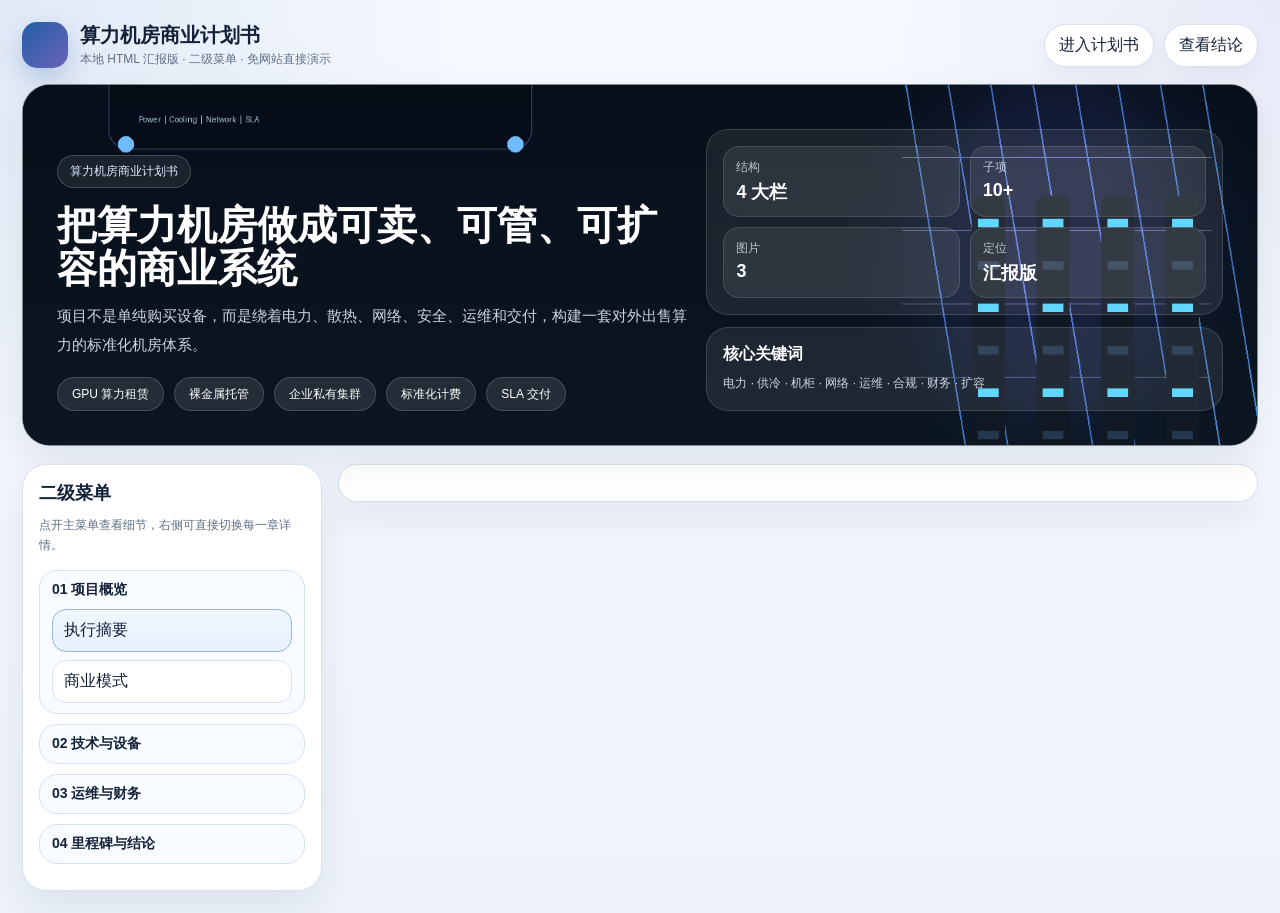
==== index.html @ 29b038b4 "deploy: compute farm plan with parts calculator" ====
<!doctype html>
<html lang="zh-CN">
<head>
  <meta charset="utf-8" />
  <meta name="viewport" content="width=device-width, initial-scale=1" />
  <title>算力机房商业计划书</title>
  <style>
    :root {
      --bg: #eef3fb;
      --panel: #ffffff;
      --panel-soft: #f8fbff;
      --text: #132238;
      --muted: #5f6f86;
      --line: #d7e0ee;
      --blue: #225ea8;
      --cyan: #0f8ea8;
      --green: #1e8b62;
      --amber: #b06a12;
      --violet: #6b63b7;
      --shadow: 0 16px 42px rgba(19, 34, 56, .08);
    }
    * { box-sizing: border-box; }
    html { scroll-behavior: smooth; }
    body {
      margin: 0;
      font-family: "Microsoft YaHei", "PingFang SC", "Noto Sans CJK SC", sans-serif;
      color: var(--text);
      background:
        radial-gradient(circle at top left, rgba(34, 94, 168, .10), transparent 30%),
        radial-gradient(circle at top right, rgba(107, 99, 183, .10), transparent 26%),
        linear-gradient(180deg, #f6f9ff 0%, #eef3fb 100%);
      letter-spacing: 0;
    }
    a { color: var(--blue); text-decoration: none; }
    .wrap { max-width: 1520px; margin: 0 auto; padding: 22px; }
    .topbar {
      display: flex;
      justify-content: space-between;
      align-items: center;
      gap: 12px;
      margin-bottom: 16px;
    }
    .brand { display: flex; align-items: center; gap: 12px; }
    .mark {
      width: 46px; height: 46px; border-radius: 15px;
      background: linear-gradient(135deg, var(--blue), var(--violet));
      box-shadow: 0 10px 24px rgba(34, 94, 168, .26);
    }
    .brand h1 { margin: 0; font-size: 20px; line-height: 1.2; }
    .brand p { margin: 4px 0 0; color: var(--muted); font-size: 12px; }
    .actions { display: flex; gap: 10px; flex-wrap: wrap; }
    .action {
      display: inline-flex; align-items: center;
      border: 1px solid var(--line); background: #fff;
      border-radius: 999px; padding: 10px 14px;
      color: var(--text); box-shadow: 0 8px 18px rgba(19, 34, 56, .04);
    }
    .hero {
      position: relative;
      min-height: 360px;
      border: 1px solid rgba(255,255,255,.5);
      border-radius: 28px;
      overflow: hidden;
      box-shadow: var(--shadow);
      margin-bottom: 18px;
      background: #091220;
    }
    .hero img {
      position: absolute; inset: 0; width: 100%; height: 100%; object-fit: cover;
      display: block;
    }
    .hero::before {
      content: "";
      position: absolute; inset: 0;
      background: linear-gradient(90deg, rgba(8,14,24,.88) 0%, rgba(8,14,24,.68) 48%, rgba(8,14,24,.16) 100%);
    }
    .hero-content {
      position: relative; z-index: 1;
      min-height: 360px; padding: 34px;
      display: grid; grid-template-columns: 1.1fr .9fr; gap: 18px; align-items: end;
    }
    .eyebrow {
      display: inline-flex; align-items: center; gap: 8px;
      border: 1px solid rgba(255,255,255,.18);
      background: rgba(255,255,255,.08);
      color: #dce9ff;
      padding: 7px 12px;
      border-radius: 999px;
      font-size: 12px;
    }
    .hero h2 {
      margin: 16px 0 12px;
      font-size: 40px; line-height: 1.08; color: #fff;
    }
    .hero p {
      margin: 0;
      max-width: 830px;
      color: rgba(236,243,255,.86);
      font-size: 15px; line-height: 1.9;
    }
    .pills { display: flex; flex-wrap: wrap; gap: 10px; margin-top: 18px; }
    .pill {
      display: inline-flex; align-items: center; min-height: 34px;
      padding: 0 14px; border-radius: 999px;
      background: rgba(255,255,255,.10);
      border: 1px solid rgba(255,255,255,.16);
      color: #fff; font-size: 12px;
    }
    .hero-side { display: grid; gap: 12px; }
    .stat {
      border: 1px solid rgba(255,255,255,.14);
      border-radius: 22px; padding: 16px;
      background: rgba(255,255,255,.08);
      color: #fff;
    }
    .stat-grid { display: grid; grid-template-columns: 1fr 1fr; gap: 10px; }
    .tiny {
      border-radius: 16px; padding: 12px;
      border: 1px solid rgba(255,255,255,.12);
      background: rgba(255,255,255,.08);
    }
    .tiny span { display: block; font-size: 12px; color: rgba(236,243,255,.76); margin-bottom: 4px; }
    .tiny strong { display: block; font-size: 18px; }
    .layout { display: grid; grid-template-columns: 300px minmax(0, 1fr); gap: 16px; align-items: start; }
    .sidebar, .content {
      border: 1px solid var(--line);
      background: var(--panel);
      border-radius: 24px;
      box-shadow: var(--shadow);
    }
    .sidebar { position: sticky; top: 18px; padding: 16px; }
    .sidebar h3 { margin: 0 0 10px; font-size: 18px; }
    .sidebar p { margin: 0 0 14px; color: var(--muted); font-size: 12px; line-height: 1.7; }
    .menu-group {
      border: 1px solid var(--line);
      background: var(--panel-soft);
      border-radius: 18px;
      padding: 10px 12px;
      margin-bottom: 10px;
    }
    .menu-group summary {
      cursor: pointer; list-style: none;
      display: flex; justify-content: space-between; align-items: center;
      gap: 10px; font-weight: 700; font-size: 14px;
    }
    .menu-group summary::-webkit-details-marker { display: none; }
    .subnav { display: grid; gap: 8px; margin-top: 10px; }
    .nav-btn {
      width: 100%;
      border: 1px solid var(--line);
      background: #fff;
      border-radius: 14px;
      padding: 10px 11px;
      text-align: left;
      font: inherit;
      color: var(--text);
      cursor: pointer;
    }
    .nav-btn.active { background: linear-gradient(180deg, #eff6ff, #e6f1ff); border-color: #97b6dd; }
    .content { padding: 18px; }
    .section { display: none; }
    .section.active { display: block; }
    .section-head {
      display: flex; justify-content: space-between; gap: 12px; align-items: flex-end;
      border-bottom: 1px solid var(--line); padding-bottom: 12px; margin-bottom: 14px;
    }
    .section-head h3 { margin: 0 0 8px; font-size: 18px; }
    .section-head p { margin: 0; color: var(--muted); font-size: 12px; line-height: 1.6; }
    .section-id { color: var(--muted); font-size: 12px; white-space: nowrap; }
    .section-grid { display: grid; gap: 14px; grid-template-columns: repeat(2, minmax(0, 1fr)); }
    .card {
      border: 1px solid var(--line);
      border-radius: 18px;
      background: #fff;
      padding: 16px;
    }
    .card h4 { margin: 0 0 10px; font-size: 16px; }
    .body, .body p, .body li { font-size: 13px; line-height: 1.85; }
    .body ul { margin: 0; padding-left: 18px; }
    .body li { margin: 6px 0; }
    table { width: 100%; border-collapse: collapse; font-size: 13px; }
    th, td { border: 1px solid var(--line); padding: 9px 10px; text-align: left; vertical-align: top; line-height: 1.6; }
    th { background: #f3f7fd; }
    .img-grid { display: grid; grid-template-columns: repeat(3, minmax(0, 1fr)); gap: 12px; margin-top: 14px; }
    .img-card {
      border: 1px solid var(--line);
      border-radius: 18px;
      overflow: hidden;
      background: #fff;
    }
    .img-card img { display: block; width: 100%; height: 220px; object-fit: cover; }
    .img-card .cap { padding: 10px 12px 12px; font-size: 12px; color: var(--muted); line-height: 1.6; }
    .img-card .cap b { display: block; color: var(--text); margin-bottom: 4px; font-size: 13px; }
    .layer-grid { display: grid; grid-template-columns: repeat(5, minmax(0, 1fr)); gap: 10px; }
    .layer {
      border: 1px solid var(--line);
      border-radius: 16px;
      background: #fff;
      padding: 12px;
      min-height: 118px;
    }
    .layer b { display: block; margin-bottom: 6px; font-size: 14px; }
    .layer span { font-size: 12px; color: var(--muted); line-height: 1.6; }
    .layer.blue { background: linear-gradient(180deg, #ffffff, #f6f9ff); }
    .layer.cyan { background: linear-gradient(180deg, #ffffff, #f4fbfd); }
    .layer.green { background: linear-gradient(180deg, #ffffff, #f4fbf7); }
    .layer.amber { background: linear-gradient(180deg, #ffffff, #fff9ef); }
    .layer.violet { background: linear-gradient(180deg, #ffffff, #f8f6ff); }
    .calc-grid {
      display: grid;
      grid-template-columns: repeat(2, minmax(0, 1fr));
      gap: 12px;
    }
    .calc-grid {
      display: grid;
      grid-template-columns: repeat(2, minmax(0, 1fr));
      gap: 12px;
    }
    .calc-grid {
      display: grid;
      grid-template-columns: repeat(2, minmax(0, 1fr));
      gap: 12px;
    }
    .calc-grid {
      display: grid;
      grid-template-columns: repeat(2, minmax(0, 1fr));
      gap: 12px;
    }
    .calc-field {
      display: grid;
      gap: 6px;
      font-size: 12px;
      color: var(--muted);
    }
    .calc-field span { font-weight: 700; color: var(--text); }
    .calc-field input {
      width: 100%;
      border: 1px solid var(--line);
      border-radius: 12px;
      padding: 10px 12px;
      font: inherit;
      color: var(--text);
      background: #fff;
    }
    .calc-note {
      margin-top: 12px;
      padding: 10px 12px;
      border-radius: 14px;
      background: #f4f8ff;
      border: 1px solid #dce7f6;
      color: var(--muted);
      font-size: 12px;
      line-height: 1.7;
    }
    .calc-results {
      display: grid;
      grid-template-columns: repeat(3, minmax(0, 1fr));
      gap: 12px;
    }
    .result-box {
      border: 1px solid var(--line);
      border-radius: 16px;
      padding: 14px;
      background: linear-gradient(180deg, #ffffff, #f8fbff);
      min-height: 110px;
    }
    .result-box span {
      display: block;
      font-size: 12px;
      color: var(--muted);
      margin-bottom: 8px;
    }
    .result-box strong {
      display: block;
      font-size: 26px;
      line-height: 1.1;
      margin-bottom: 8px;
    }
    .result-box em {
      display: block;
      font-style: normal;
      font-size: 12px;
      color: var(--muted);
      line-height: 1.6;
    }
    .calc-summary {
      margin-top: 12px;
      padding: 14px 16px;
      border-radius: 16px;
      background: linear-gradient(135deg, #eff6ff, #f4fbf8);
      border: 1px solid #cfe0f4;
      font-size: 13px;
      line-height: 1.8;
      color: var(--text);
    }
    @media (max-width: 1200px) {
      .layout { grid-template-columns: 1fr; }
      .sidebar { position: static; }
      .hero-content { grid-template-columns: 1fr; }
      .section-grid, .img-grid, .layer-grid, .stat-grid, .calc-results { grid-template-columns: 1fr 1fr; }
      .calc-grid {
      display: grid;
      grid-template-columns: repeat(2, minmax(0, 1fr));
      gap: 12px;
    }
    .calc-grid {
      display: grid;
      grid-template-columns: repeat(2, minmax(0, 1fr));
      gap: 12px;
    }
    .calc-grid {
      display: grid;
      grid-template-columns: repeat(2, minmax(0, 1fr));
      gap: 12px;
    }
    .calc-grid { grid-template-columns: 1fr; }
    }
    @media (max-width: 780px) {
      .wrap { padding: 14px; }
      .topbar { flex-direction: column; align-items: flex-start; }
      .hero h2 { font-size: 30px; }
      .hero-content { padding: 20px; }
      .section-grid, .img-grid, .layer-grid, .stat-grid, .calc-results { grid-template-columns: 1fr; }
      .calc-grid {
      display: grid;
      grid-template-columns: repeat(2, minmax(0, 1fr));
      gap: 12px;
    }
    .calc-grid {
      display: grid;
      grid-template-columns: repeat(2, minmax(0, 1fr));
      gap: 12px;
    }
    .calc-grid {
      display: grid;
      grid-template-columns: repeat(2, minmax(0, 1fr));
      gap: 12px;
    }
    .calc-grid { grid-template-columns: 1fr; }
    }
  

  /* -- Mobile-first responsive overrides -- */
  @media (max-width: 900px) {
    .layout { grid-template-columns: 1fr; }
    .sidebar { position: static; }
    .hero-content { grid-template-columns: 1fr; min-height: auto; padding: 24px; }
    .hero h2 { font-size: 28px; }
  }
  @media (max-width: 600px) {
    .wrap { padding: 12px; }
    .brand h1 { font-size: 16px; }
    .brand p { font-size: 10px; }
    .hero { min-height: auto; }
    .hero-content { padding: 18px; }
    .hero h2 { font-size: 22px; }
    .section-grid { grid-template-columns: 1fr !important; }
    .img-grid { grid-template-columns: 1fr !important; }
  }
  /* -- Calculator mobile optimizations -- */
  @media (max-width: 520px) {
    .calc-grid { grid-template-columns: 1fr; }
    .calc-results { grid-template-columns: repeat(2, minmax(0, 1fr)); }
    .calc-field input {
      min-height: 48px;
      font-size: 16px;
      padding: 12px 14px;
    }
    .result-box { min-height: auto; padding: 12px; }
    .result-box strong { font-size: 16px; }
    .topbar { flex-direction: column; align-items: stretch; gap: 8px; }
    .actions { justify-content: stretch; }
    .action { flex: 1; justify-content: center; }
  }
  @media (max-width: 380px) {
    .calc-results { grid-template-columns: 1fr; }
  }
  /* -- Better touch sizing for calculator inputs -- */
  .calc-field input { font-size: 15px; }
  .calc-field input:focus { outline: 2px solid var(--blue); outline-offset: 2px; }

  
  /* -- Calculator parts selector styles -- */
  .calc-field select {
    width: 100%;
    border: 1px solid var(--line);
    border-radius: 12px;
    padding: 10px 12px;
    font: inherit;
    color: var(--text);
    background: #fff;
    cursor: pointer;
    appearance: auto;
  }
  .calc-field select:focus { outline: 2px solid var(--blue); outline-offset: 2px; }
  .cost-highlight { background: linear-gradient(135deg, #fff8e6, #fffcf5) !important; border-color: #f0c040 !important; }
  .cost-highlight strong { color: #c78200; font-size: 28px; }
  .calc-table { width: 100%; border-collapse: collapse; font-size: 12px; }
  .calc-table th { background: #f3f7fd; position: sticky; top: 0; }
  .calc-table th, .calc-table td { border: 1px solid var(--line); padding: 6px 8px; text-align: left; }
  .calc-table tbody tr:hover { background: #f8fbff; }
  .inline-input { width: 90px; border: 1px solid var(--line); border-radius: 8px; padding: 4px 8px; font: inherit; }
  .tiny-input { width: 70px; border: 1px solid var(--line); border-radius: 6px; padding: 3px 6px; font: inherit; font-size: 12px; }
  .inline-row { display: flex; flex-wrap: wrap; gap: 12px; align-items: center; }
  .calc-field select { font-size: 14px; }
  @media (max-width: 520px) {
    .calc-field select { min-height: 48px; font-size: 16px; }
    .cost-highlight strong { font-size: 18px; }
    .inline-row { flex-direction: column; align-items: stretch; }
  }
</style>
</head>
<body>
  <div class="wrap">
    <div class="topbar">
      <div class="brand">
        <div class="mark"></div>
        <div>
          <h1>算力机房商业计划书</h1>
          <p>本地 HTML 汇报版 · 二级菜单 · 免网站直接演示</p>
        </div>
      </div>
      <div class="actions">
        <a class="action" href="#overview">进入计划书</a>
        <a class="action" href="#compliance">查看结论</a>
      </div>
    </div>

    <section class="hero">
      <img src="assets/hero-cover-plain.png" alt="算力机房封面" />
      <div class="hero-content">
        <div>
          <div class="eyebrow">算力机房商业计划书</div>
          <h2>把算力机房做成可卖、可管、可扩容的商业系统</h2>
          <p>项目不是单纯购买设备，而是绕着电力、散热、网络、安全、运维和交付，构建一套对外出售算力的标准化机房体系。</p>
          <div class="pills">
            <span class="pill">GPU 算力租赁</span>
            <span class="pill">裸金属托管</span>
            <span class="pill">企业私有集群</span>
            <span class="pill">标准化计费</span>
            <span class="pill">SLA 交付</span>
          </div>
        </div>
        <div class="hero-side">
          <div class="stat">
            <div class="stat-grid">
              <div class="tiny"><span>结构</span><strong>4 大栏</strong></div>
              <div class="tiny"><span>子项</span><strong>10+</strong></div>
              <div class="tiny"><span>图片</span><strong>3</strong></div>
              <div class="tiny"><span>定位</span><strong>汇报版</strong></div>
            </div>
          </div>
          <div class="stat">
            <strong style="display:block;margin-bottom:8px;">核心关键词</strong>
            <div style="font-size:12px;line-height:1.75;color:rgba(236,243,255,.86);">
              电力 · 供冷 · 机柜 · 网络 · 运维 · 合规 · 财务 · 扩容
            </div>
          </div>
        </div>
      </div>
    </section>

    <div class="layout">
      <aside class="sidebar">
        <h3>二级菜单</h3>
        <p>点开主菜单查看细节，右侧可直接切换每一章详情。</p>
        
        <details class="menu-group" open>
          <summary>01 项目概览</summary>
          <div class="subnav"><button class="nav-btn active" data-target="overview">执行摘要</button><button class="nav-btn" data-target="product">商业模式</button></div>
        </details>
        
        <details class="menu-group" >
          <summary>02 技术与设备</summary>
          <div class="subnav"><button class="nav-btn active" data-target="tech">技术与 BOM</button><button class="nav-btn" data-target="infra">基础设施</button></div>
        </details>
        
        <details class="menu-group" >
          <summary>03 运维与财务</summary>
          <div class="subnav"><button class="nav-btn active" data-target="ops">运维与风控</button><button class="nav-btn" data-target="finance">财务测算</button><button class="nav-btn" data-target="calculator">成本计算器</button></div>
        </details>
        
        <details class="menu-group" >
          <summary>04 里程碑与结论</summary>
          <div class="subnav"><button class="nav-btn active" data-target="roadmap">里程碑与团队</button><button class="nav-btn" data-target="compliance">合规与结论</button></div>
        </details>
        
      </aside>

      <main class="content">
        
      <section id="overview" class="section">
        <div class="section-head">
          <div>
            <h3>执行摘要</h3>
            <p>算力机房不是卖硬件，而是卖稳定可用的算力服务。</p>
          </div>
          <div class="section-id">OVERVIEW</div>
        </div>
        <div class="section-grid"><div class="card"><h4>项目核心</h4><div class="body"><p>目标是在当地建设可对外出售的算力机房，满足 AI 推理、GPU 计算、裸金属租赁、机柜托管和企业私有集群需求。</p><p>供应方向包括 按时计费、按月计费、定制配置和 SLA 保障。</p></div></div><div class="card"><h4>差异化优势</h4><div class="body"><ul><li>电力、散热、网络、合规同步设计</li><li>标准化 BOM 分项报价，规避成本混结</li><li>交付、监控、运维和备件管理一体化</li></ul></div></div><div class="card"><h4>对外说法</h4><div class="body"><ul><li>对企业客户讲稳定性和可用性</li><li>对 AI 团队讲交付速度和成本控制</li><li>对投资者讲规模化扩展和回收逻辑</li></ul></div></div></div>
        <div class="img-grid"><div class="img-card"><img src="assets/hero-cover-plain.png" alt="封面图" /><div class="cap"><b>封面图</b><span>深色图面，给出汇报第一印象。</span></div></div><div class="img-card"><img src="assets/network-topology.png" alt="网络拓扑图" /><div class="cap"><b>网络拓扑图</b><span>运用网络结构和连接拖影。</span></div></div><div class="img-card"><img src="assets/rack-layout.png" alt="机柜布局图" /><div class="cap"><b>机柜布局图</b><span>提高机房空间和设备密度可视化。</span></div></div></div>
      </section>
    
      <section id="product" class="section">
        <div class="section-head">
          <div>
            <h3>商业模式</h3>
            <p>先标准化，再做差异化。</p>
          </div>
          <div class="section-id">PRODUCT</div>
        </div>
        <div class="section-grid"><div class="card"><h4>基础产品</h4><div class="body"><ul><li>GPU 算力实例</li><li>CPU 高配实例</li><li>裸金属服务器</li><li>机柜托管</li><li>专属集群</li></ul></div></div><div class="card"><h4>增值服务</h4><div class="body"><ul><li>代运维</li><li>监控与日志</li><li>备份与快照</li><li>网络专线接入</li><li>安全隔离</li></ul></div></div><div class="card"><h4>定价方式</h4><div class="body"><table><thead><tr><th>方式</th><th>场景</th><th>解释</th></tr></thead><tbody><tr><td>按小时</td><td>短期试算</td><td>适合最小购买门槛</td></tr><tr><td>按月</td><td>稳定客户</td><td>便于预算和续费</td></tr><tr><td>按机柜</td><td>长期部署</td><td>适合型置资产</td></tr><tr><td>SLA</td><td>企业客户</td><td>保障响应时效和可用性</td></tr></tbody></table></div></div></div>
        
      </section>
    
      <section id="tech" class="section">
        <div class="section-head">
          <div>
            <h3>技术与 BOM</h3>
            <p>按部件拆分，才能把成本算实。</p>
          </div>
          <div class="section-id">TECH</div>
        </div>
        <div class="section-grid"><div class="card"><h4>机房架构</h4><div class="body"><div class="layer-grid"><div class="layer blue"><b>计算层</b><span>CPU 、GPU 、内存，决定算力密度。</span></div><div class="layer cyan"><b>供电层</b><span>UPS 、PDU 、稳压和冗余线路。</span></div><div class="layer green"><b>散热层</b><span>风冷、液冷或混合散热。</span></div><div class="layer amber"><b>网络层</b><span>交换机、光模块和带宽。</span></div><div class="layer violet"><b>管理层</b><span>门禁、监控、日志和审计。</span></div></div></div></div><div class="card"><h4>设备 BOM 示例</h4><div class="body"><table><thead><tr><th>类别</th><th>重点</th><th>价格备注</th></tr></thead><tbody><tr><td>GPU</td><td>显存、离时合作、算力密度</td><td>价格以采购时点为准</td></tr><tr><td>CPU</td><td>核心数、频率、温控</td><td>配置固定但可优化</td></tr><tr><td>内存</td><td>ECC 和容量</td><td>直接影响训练与推理</td></tr><tr><td>存储</td><td>NVMe 、SATA、RAID</td><td>解决系统和数据存放</td></tr><tr><td>网络</td><td>交换机、网卡、光模块</td><td>保证连接和调度</td></tr><tr><td>基础设施</td><td>UPS 、PDU 、机柜、制冷</td><td>这是 CAPEX 里最容易被忽略的部分</td></tr></tbody></table></div></div><div class="card"><h4>配置算法</h4><div class="body"><ul><li>以拆分 BOM 为第一原则</li><li>建议先按算力类型分案</li><li>再把主机、满配、操作后台拆开</li><li>所有报价均要标注时点和来源</li></ul></div></div></div>
        
      </section>
    
      <section id="infra" class="section">
        <div class="section-head">
          <div>
            <h3>基础设施</h3>
            <p>先确认硬约束，再筛选场地。</p>
          </div>
          <div class="section-id">INFRA</div>
        </div>
        <div class="section-grid"><div class="card"><h4>选址标准</h4><div class="body"><ul><li>电力接入容量和稳定性</li><li>网络上联条件</li><li>机柜承重与层高</li><li>消防、环评和噪音限制</li><li>扩容便利性</li></ul></div></div><div class="card"><h4>基础设施层</h4><div class="body"><table><thead><tr><th>层级</th><th>组成</th><th>目标</th></tr></thead><tbody><tr><td>供电</td><td>UPS 、PDU 、稳压</td><td>保障稳定运行</td></tr><tr><td>散热</td><td>风冷、液冷、风道</td><td>控制温度和能耗</td></tr><tr><td>连接</td><td>交换机、光纤、带宽</td><td>支撑算力调度</td></tr><tr><td>安全</td><td>门禁、监控、消防</td><td>防止非授权与异常</td></tr></tbody></table></div></div><div class="card"><h4>交付边界</h4><div class="body"><ul><li>只卖算力，不卖混乱</li><li>只卖标准化计费，不卖不确定</li><li>只提供可跟踪的交付结果</li></ul></div></div></div>
        
      </section>
    
      <section id="ops" class="section">
        <div class="section-head">
          <div>
            <h3>运维与风控</h3>
            <p>每一个机房都需要有能量管理和故障恢复路线。</p>
          </div>
          <div class="section-id">OPS</div>
        </div>
        <div class="section-grid"><div class="card"><h4>运维目标</h4><div class="body"><ul><li>7x24 监控</li><li>故障分钟级响应</li><li>备件快速替换</li><li>巡检、日志、健康检查</li></ul></div></div><div class="card"><h4>风险主线</h4><div class="body"><table><thead><tr><th>风险</th><th>表现</th><th>对策</th></tr></thead><tbody><tr><td>供电</td><td>电价波动、接入阻力</td><td>稳压、冗余供电、富余设计</td></tr><tr><td>散热</td><td>高温、热点、损耗</td><td>温控销售、分区冷却</td></tr><tr><td>网络</td><td>中断、延迟、带宽拥塞</td><td>主备网、专线和监控告警</td></tr><tr><td>合规</td><td>许可、消防、数据安全</td><td>前置核对，定期实施检查</td></tr></tbody></table></div></div></div>
        
      </section>
    
      <section id="finance" class="section">
        <div class="section-head">
          <div>
            <h3>财务测算</h3>
            <p>CAPEX 与 OPEX 分开看，财务才不会失真。</p>
          </div>
          <div class="section-id">FINANCE</div>
        </div>
        <div class="section-grid"><div class="card"><h4>成本结构</h4><div class="body"><table><thead><tr><th>类型</th><th>内容</th><th>说明</th></tr></thead><tbody><tr><td>CAPEX</td><td>服务器、机柜、配电、制冷、网络、装修</td><td>一次性建设成本</td></tr><tr><td>OPEX</td><td>电费、带宽、场地租金、人力、维保</td><td>持续运行成本</td></tr><tr><td>收入</td><td>算力租赁、托管、运维、增值服务</td><td>多条收入更稳</td></tr></tbody></table></div></div><div class="card"><h4>关键指标</h4><div class="body"><ul><li>单位算力成本</li><li>设备利用率</li><li>现金回收周期</li><li>柜平均收入</li></ul></div></div><div class="card"><h4>情景对比</h4><div class="body"><ul><li>保守情景重点看空置率和电费压力</li><li>基准情景适合稳定收入</li><li>乐观情景适合扩容、重投和收益放大</li></ul></div></div></div>
        
      </section>
    
      <section id="calculator" class="section">
        <div class="section-head">
          <div>
            <h3>成本计算器</h3>
            <p>配件选配 + 自动汇总成本</p>
          </div>
          <div class="section-id">CALCULATOR</div>
        </div>
        <div class="section-grid"><div class="card"><h4>设备配件选配</h4><div class="body">><div class="calc-grid">
  <label class="calc-field"><span>选择GPU型号</span><select id="selGpu"><option value="">-- 请选择 --</option><option value="rtx5090">NVIDIA RTX 5090 32GB GDDR7 | FP16:180T | ¥42,999</option><option value="rtx4090">NVIDIA RTX 4090 24GB GDDR6X | FP16:82.6T | ¥24,999</option><option value="rtx4070ti">NVIDIA RTX 4070 Ti Super 16GB GDDR6X | FP16:44.4T | ¥8,999</option><option value="h100">NVIDIA H100 SXM 80GB HBM3 | FP16:1000T | ¥300,000</option><option value="a100">NVIDIA A100 80GB 80GB HBM2e | FP16:312T | ¥150,000</option><option value="l40s">NVIDIA L40S 48GB GDDR6 | FP16:182T | ¥85,000</option><option value="mi300x">AMD MI300X 192GB HBM3 | FP16:653T | ¥180,000</option><option value="ascend910b">华为 昇腾910B 64GB HBM2e | FP16:400T | ¥120,000</option></select></label>
  <label class="calc-field"><span>选择CPU型号</span><select id="selCpu"><option value="">-- 请选择 --</option><option value="xeon-plat-8580">Intel Xeon Platinum 8580 (60核) | ¥75,000</option><option value="xeon-gold-6548">Intel Xeon Gold 6548N (32核) | ¥28,000</option><option value="epyc-9654">AMD EPYC 9654 (96核) | ¥45,000</option><option value="epyc-9334">AMD EPYC 9334 (32核) | ¥18,000</option><option value="threadripper-7980x">AMD Threadripper 7980X (64核) | ¥35,000</option><option value="i9-14900k">Intel Core i9-14900K (24核) | ¥5,500</option></select></label>
  <label class="calc-field"><span>选择内存</span><select id="selMem"><option value="">-- 请选择 --</option><option value="ddr5-32g">DDR5 ECC 32GB (32GB) | ¥800</option><option value="ddr5-64g">DDR5 ECC 64GB (64GB) | ¥1,500</option><option value="ddr5-128g">DDR5 ECC 128GB (128GB) | ¥3,200</option><option value="ddr5-256g">DDR5 ECC 256GB (256GB) | ¥6,500</option><option value="ddr4-64g">DDR4 ECC 64GB (64GB) | ¥900</option></select></label>
  <label class="calc-field"><span>选择存储</span><select id="selSto"><option value="">-- 请选择 --</option><option value="ssd-2t">Samsung 990 Pro 2TB NVMe | ¥1,500</option><option value="ssd-4t">Samsung 990 Pro 4TB NVMe | ¥3,500</option><option value="ssd-8t-ent">Kioxia 企业级8TB NVMe U.2 | ¥6,500</option><option value="ssd-15t-ent">Kioxia/Samsung 企业级15.36TB NVMe U.2 | ¥12,000</option><option value="hdd-16t">WD/Seagate 16TB HDD 7200rpm | ¥2,800</option></select></label>
  <label class="calc-field"><span>选择网络</span><select id="selNet"><option value="">-- 请选择 --</option><option value="nic-25g">Mellanox/Intel 25GbE 双口网卡 | ¥2,500</option><option value="nic-100g">Mellanox/Nvidia 100GbE 单口网卡 | ¥8,000</option><option value="nic-200g">Nvidia ConnectX-7 200GbE 双口网卡 | ¥18,000</option><option value="switch-25g-48">H3C/Huawei 48口25GbE ToR交换机 | ¥35,000</option><option value="switch-100g-32">H3C/Huawei 32口100GbE核心交换机 | ¥85,000</option></select></label>
  <label class="calc-field"><span>机箱电源</span><select id="selChas"><option value="">-- 请选择 --</option><option value="gpu-chassis-4u">Supermicro/国产 4U GPU服务器机箱(含冗余电源) | ¥3,500</option><option value="psu-2000w">台达/长城 2000W 1+1冗余电源 铂金 | ¥3,500</option></select></label>
  <label class="calc-field"><span>每台GPU数量(1-8)</span><input id="gpuQty" type="number" min="1" max="8" value="8" /></label>
  <label class="calc-field"><span>采购设备数量(台)</span><input id="devCnt" type="number" min="1" value="10" /></label>
</div></div></div><div class="card"><h4>单台设备成本汇总</h4><div class="body"><div class="calc-results">
  <div class="result-box"><span>GPU总价</span><strong id="outGpuTotal">-</strong><em>单价&times;数量</em></div>
  <div class="result-box"><span>CPU价格</span><strong id="outCpuPrice">-</strong></div>
  <div class="result-box"><span>内存价格</span><strong id="outMemPrice">-</strong></div>
  <div class="result-box"><span>存储价格</span><strong id="outStoPrice">-</strong></div>
  <div class="result-box"><span>网络价格</span><strong id="outNetPrice">-</strong></div>
  <div class="result-box"><span>机箱电源价格</span><strong id="outChasPrice">-</strong></div>
  <div class="result-box cost-highlight"><span>单台设备总成本</span><strong id="outDevCost">-</strong></div>
  <div class="result-box"><span>单台功耗估算</span><strong id="outDevTdp">-</strong><em>W</em></div>
  <div class="result-box"><span>单台FP16算力</span><strong id="outDevFlops">-</strong><em>TFLOPS</em></div>
</div></div></div><div class="card"><h4>项目总投入</h4><div class="body"><div class="calc-results">
  <div class="result-box"><span>设备数量</span><strong id="outTotalDevices">-</strong><em>台</em></div>
  <div class="result-box"><span>设备总成本</span><strong id="outDevTotalCost">-</strong></div>
  <div class="result-box"><span>机柜数量估算</span><strong id="outRackCnt">-</strong><em>每柜8台</em></div>
  <div class="result-box"><span>机柜+基础设施均摊</span><strong id="outRackInfra">-</strong></div>
  <div class="result-box"><span>场地/电力固定投入</span><input id="fixedCost" type="number" min="0" value="200000" class="inline-input" /></div>
  <div class="result-box cost-highlight"><span>项目总CAPEX</span><strong id="outTotalCapex">-</strong></div>
  <div class="result-box"><span>月电费估算</span><strong id="outMonthlyElec">-</strong></div>
  <div class="result-box"><span>月OPEX估算</span><strong id="outMonthlyOpex">-</strong></div>
</div>
<div class="calc-note inline-row">
  <label>电价(元/kWh): <input id="elecPrice" type="number" min="0" step="0.01" value="0.72" class="tiny-input" /></label>
  <label>月宽带(元): <input id="broadband" type="number" min="0" value="8000" class="tiny-input" /></label>
  <label>月人工(元): <input id="labor" type="number" min="0" value="15000" class="tiny-input" /></label>
  <label>月场地(元): <input id="rent" type="number" min="0" value="12000" class="tiny-input" /></label>
</div></div></div><div class="card"><h4>成本回收测算</h4><div class="body"><div class="calc-results">
  <div class="result-box"><span>产出的总算力</span><strong id="outTotalFlops">-</strong><em>TFLOPS FP16</em></div>
  <div class="result-box"><span>参考时价对比</span><strong id="outRefPrice">-</strong><em>元/时</em></div>
  <div class="result-box"><span>50% 上架率 月收入</span><strong id="outRev50">-</strong></div>
  <div class="result-box"><span>70% 上架率 月收入</span><strong id="outRev70">-</strong></div>
  <div class="result-box"><span>90% 上架率 月收入</span><strong id="outRev90">-</strong></div>
  <div class="result-box cost-highlight"><span>回收周期(月)</span><strong id="outPayback">-</strong></div>
</div>
<div class="calc-note">说明：算力实际售价需根据市场调整，参考AutoDL/AWS等平台定价。</div></div></div><div class="card"><h4>算力售价参考表</h4><div class="body"><table class="calc-table"><thead><tr><th>平台</th><th>实例</th><th>规格</th><th>时价(元/时)</th><th>月价(元/月)</th></tr></thead><tbody><tr><td>阿里云</td><td>A100x1卡</td><td>A100 80GB</td><td>¥42</td><td>¥30,240</td></tr><tr><td>阿里云</td><td>V100x1卡</td><td>V100 32GB</td><td>¥18</td><td>¥12,960</td></tr><tr><td>腾讯云</td><td>A100x1卡</td><td>A100 80GB</td><td>¥38</td><td>¥27,360</td></tr><tr><td>腾讯云</td><td>4090x1卡</td><td>RTX 4090 24GB</td><td>¥15</td><td>¥10,800</td></tr><tr><td>华为云</td><td>升腾910Bx1</td><td>910B 64GB</td><td>¥35</td><td>¥25,200</td></tr><tr><td>AWS</td><td>p4d.24xlarge</td><td>A100 80GB x8卡</td><td>¥206</td><td>¥148,320</td></tr><tr><td>AutoDL</td><td>A100x1</td><td>A100 80GB竞价</td><td>¥12</td><td>¥8,640</td></tr><tr><td>AutoDL</td><td>4090x1</td><td>RTX 4090 24GB</td><td>¥4.5</td><td>¥3,240</td></tr><tr><td>Featurize</td><td>4090x1</td><td>RTX 4090 24GB</td><td>¥5</td><td>¥3,600</td></tr><tr><td>矩池云</td><td>A100x1</td><td>A100 80GB</td><td>¥14</td><td>¥10,080</td></tr><tr><td>Vast.ai</td><td>4090x1</td><td>RTX 4090 24GB出租</td><td>¥0.85</td><td>¥612</td></tr><tr><td>Vast.ai</td><td>H100x1</td><td>H100 80GB出租</td><td>¥3.5</td><td>¥2,520</td></tr></tbody></table></div></div></div>
        
      </section>
    
      <section id="roadmap" class="section">
        <div class="section-head">
          <div>
            <h3>里程碑与团队</h3>
            <p>把项目推进节奏说得更清楚。</p>
          </div>
          <div class="section-id">ROADMAP</div>
        </div>
        <div class="section-grid"><div class="card"><h4>实施里程碑</h4><div class="body"><table><thead><tr><th>阶段</th><th>目标</th><th>产出</th></tr></thead><tbody><tr><td>阶段 1</td><td>定址与选房</td><td>选址、环评、立项</td></tr><tr><td>阶段 2</td><td>设备采购</td><td>BOM 、价格、时间表</td></tr><tr><td>阶段 3</td><td>试运行</td><td>监控、计费、维护流程</td></tr><tr><td>阶段 4</td><td>商业化</td><td>SLA、销售和规模扩展</td></tr></tbody></table></div></div><div class="card"><h4>组织分工</h4><div class="body"><ul><li>项目负责人</li><li>采购负责人</li><li>运维负责人</li><li>网络负责人</li><li>安全负责人</li><li>财务负责人</li></ul></div></div></div>
        
      </section>
    
      <section id="compliance" class="section">
        <div class="section-head">
          <div>
            <h3>合规与结论</h3>
            <p>合规不只是手续，也是经营前提。</p>
          </div>
          <div class="section-id">COMPLIANCE</div>
        </div>
        <div class="section-grid"><div class="card"><h4>合规框架</h4><div class="body"><ul><li>许可证与审批要提前确认</li><li>消防、安全、环境、建筑规范</li><li>网络与数据安全管理</li><li>合同、交付和赔付边界</li></ul></div></div><div class="card"><h4>总结</h4><div class="body"><p>本版 HTML 已经改成清楚、可点、可战示的条目结构，主文、菜单和图片都保持 UTF-8 正常显示。</p><p>后续可在此版基础上继续补充报价单、时间表和投资回收模型。</p></div></div></div>
        
      </section>
    
      </main>
    </div>
  </div>

    <script>
        const PARTS_DATA = JSON.parse(PARTS_RAW);
    const sections = {"overview": "overview", "product": "product", "tech": "tech", "infra": "infra", "ops": "ops", "finance": "finance", "calculator": "calculator", "roadmap": "roadmap", "compliance": "compliance"};
    const buttons = document.querySelectorAll(".nav-btn");
    const money = new Intl.NumberFormat("zh-CN", { style: "currency", currency: "CNY", maximumFractionDigits: 0 });
    const numFmt = new Intl.NumberFormat("zh-CN", { maximumFractionDigits: 0 });

    function getSelVal(selId) {
      const sel = document.getElementById(selId);
      return sel && sel.value ? sel.value : null;
    }
    function getNum(id, fallback) {
      const n = Number(document.getElementById(id)?.value);
      return Number.isFinite(n) && n > 0 ? n : fallback;
    }
    function setText(id, text) {
      const el = document.getElementById(id);
      if (el) el.textContent = text;
    }

    function updateAll() {
      const gpuId = getSelVal("selGpu");
      const cpuId = getSelVal("selCpu");
      const memId = getSelVal("selMem");
      const stoId = getSelVal("selSto");
      const netId = getSelVal("selNet");
      const chasId = getSelVal("selChas");
      const gpuQty = Math.max(1, Math.min(8, getNum("gpuQty", 8)));
      const devCnt = Math.max(1, getNum("devCnt", 10));

      const gpu = PARTS_DATA.gpu.find(g => g.id === gpuId);
      const cpu = PARTS_DATA.cpu.find(c => c.id === cpuId);
      const mem = PARTS_DATA.memory.find(m => m.id === memId);
      const sto = PARTS_DATA.storage.find(s => s.id === stoId);
      const net = PARTS_DATA.network.find(n => n.id === netId);
      const chas = PARTS_DATA.platform.find(p => p.id === chasId);

      const gpuTotal = gpu ? gpu.price * gpuQty : 0;
      const cpuPrice = cpu ? cpu.price : 0;
      const memPrice = mem ? mem.price : 0;
      const stoPrice = sto ? sto.price : 0;
      const netPrice = net ? net.price : 0;
      const chasPrice = chas ? chas.price * 2 : 0;

      setText("outGpuTotal", money.format(gpuTotal));
      setText("outCpuPrice", money.format(cpuPrice));
      setText("outMemPrice", money.format(memPrice));
      setText("outStoPrice", money.format(stoPrice));
      setText("outNetPrice", money.format(netPrice));
      setText("outChasPrice", money.format(chasPrice));

      const singleDevCost = gpuTotal + cpuPrice + memPrice + stoPrice + netPrice + chasPrice;
      setText("outDevCost", money.format(singleDevCost));
      const singleTdp = (gpu ? gpu.tdp * gpuQty : 0) + (cpu ? cpu.tdp : 0) + (mem ? mem.tdp : 0) + (sto ? sto.tdp : 0) + (net ? net.tdp : 0);
      setText("outDevTdp", numFmt.format(singleTdp) + " W");
      const singleFlops = gpu ? gpu.tflops_fp16 * gpuQty : 0;
      setText("outDevFlops", numFmt.format(singleFlops) + " TFLOPS");

      setText("outTotalDevices", numFmt.format(devCnt));
      const devTotalCost = singleDevCost * devCnt;
      setText("outDevTotalCost", money.format(devTotalCost));
      const rackCnt = Math.ceil(devCnt / 8);
      const rackInfra = rackCnt * 15000;
      setText("outRackCnt", numFmt.format(rackCnt) + " 个");
      setText("outRackInfra", money.format(rackInfra));

      const fixedCost = getNum("fixedCost", 200000);
      const totalCapex = devTotalCost + rackInfra + fixedCost;
      setText("outTotalCapex", money.format(totalCapex));

      const elecPrice = getNum("elecPrice", 0.72);
      const monthlyElec = singleTdp / 1000 * devCnt * 20 * 30 * elecPrice;
      setText("outMonthlyElec", money.format(monthlyElec));

      const broadband = getNum("broadband", 8000);
      const labor = getNum("labor", 15000);
      const rent = getNum("rent", 12000);
      const monthlyOpex = monthlyElec + broadband + labor + rent;
      setText("outMonthlyOpex", money.format(monthlyOpex));

      const totalFlops = singleFlops * devCnt;
      setText("outTotalFlops", numFmt.format(totalFlops) + " TFLOPS");

      const a100Ref = PARTS_DATA.computePlat.find(p => p.spec && p.spec.includes("A100"));
      const refPrice = a100Ref ? a100Ref.priceHour : 14;
      setText("outRefPrice", ¥" + numFmt.format(refPrice) + "/时");

      const monthlyHours = devCnt * 20 * 30;
      const hourlyRate = refPrice * 0.7;
      const rev50 = monthlyHours * hourlyRate * 0.5;
      const rev70 = monthlyHours * hourlyRate * 0.7;
      const rev90 = monthlyHours * hourlyRate * 0.9;
      setText("outRev50", money.format(rev50));
      setText("outRev70", money.format(rev70));
      setText("outRev90", money.format(rev90));

      const payback = rev70 > 0 ? totalCapex / (rev70 - monthlyOpex) : 999;
      setText("outPayback", payback > 0 && payback < 999 ? numFmt.format(Math.ceil(payback)) + " 个月" : "--");
    }

    function activate(id) {
      buttons.forEach(btn => btn.classList.toggle("active", btn.dataset.target === id));
      Object.entries(sections).forEach(([key, nodeId]) => {
        const el = document.getElementById(nodeId);
        if (el) el.classList.toggle("active", key === id);
      });
      location.hash = "#" + id;
    }

    buttons.forEach(btn => btn.addEventListener("click", () => activate(btn.dataset.target)));

    const calcInputs = document.querySelectorAll("#selGpu, #selCpu, #selMem, #selSto, #selNet, #selChas, #gpuQty, #devCnt, #fixedCost, #elecPrice, #broadband, #labor, #rent");
    calcInputs.forEach(el => el && el.addEventListener("input", updateAll));
    calcInputs.forEach(el => el && el.addEventListener("change", updateAll));

    const start = location.hash.replace("#", "") || "overview";
    if (sections[start]) activate(start);
    else activate("overview");
    setTimeout(updateAll, 100);
  </script>

</body>
</html>
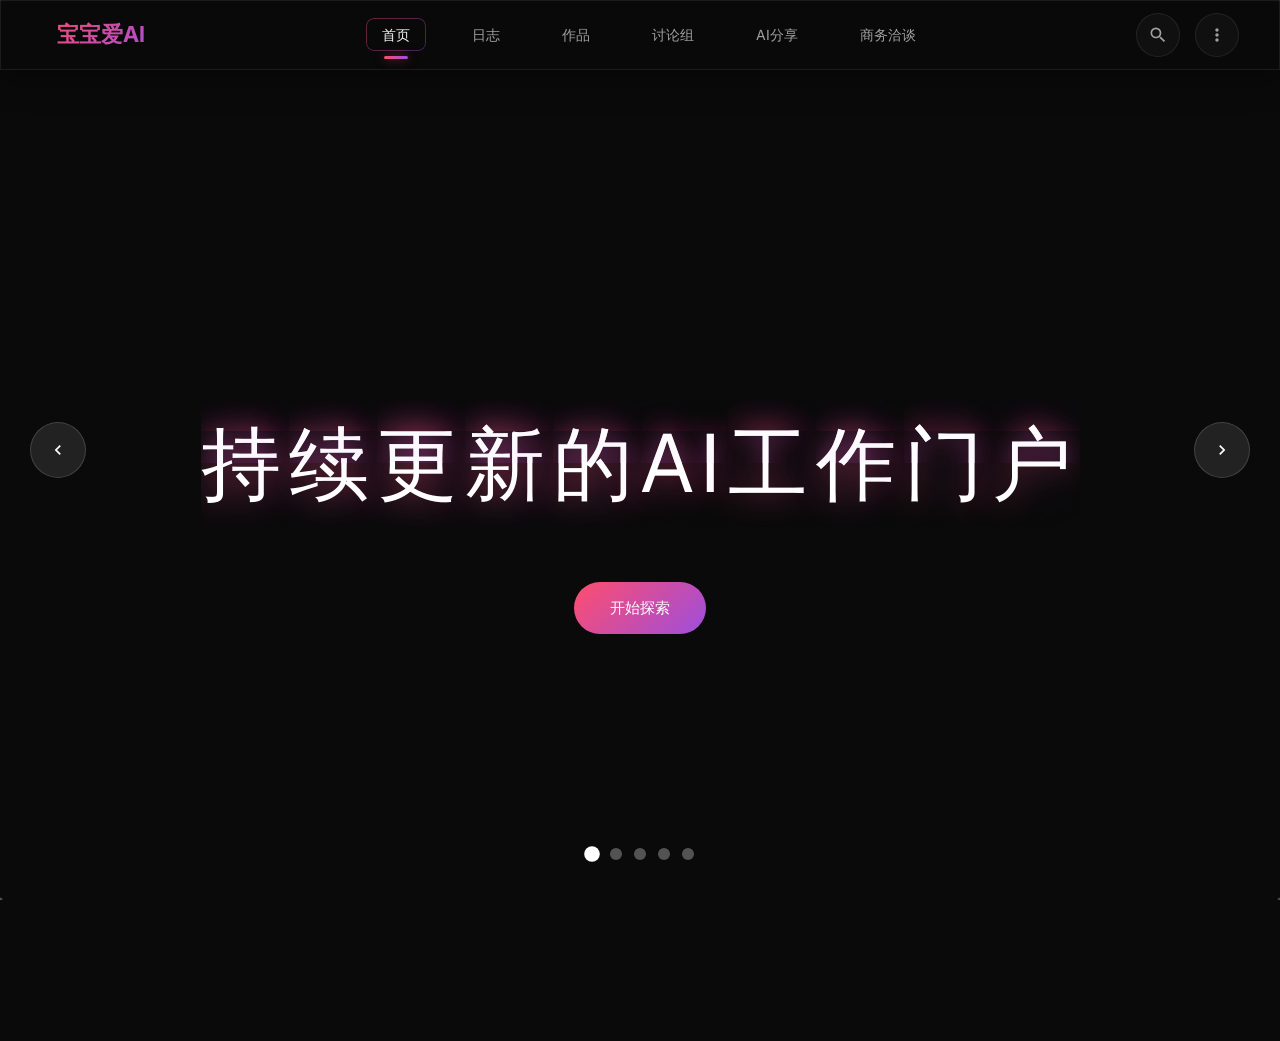
==== commit 2fda781f: "deploy: update bbloveai website" ====
--- a/index.html
+++ b/index.html
@@ -1,768 +1,407 @@
-<!doctype html>
+<!DOCTYPE html>
 <html lang="zh-CN">
 <head>
-  <meta charset="utf-8" />
-  <meta name="viewport" content="width=device-width, initial-scale=1" />
-  <title>算力机房商业计划书</title>
-  <style>
-    :root {
-      --bg: #eef3fb;
-      --panel: #ffffff;
-      --panel-soft: #f8fbff;
-      --text: #132238;
-      --muted: #5f6f86;
-      --line: #d7e0ee;
-      --blue: #225ea8;
-      --cyan: #0f8ea8;
-      --green: #1e8b62;
-      --amber: #b06a12;
-      --violet: #6b63b7;
-      --shadow: 0 16px 42px rgba(19, 34, 56, .08);
-    }
-    * { box-sizing: border-box; }
-    html { scroll-behavior: smooth; }
-    body {
-      margin: 0;
-      font-family: "Microsoft YaHei", "PingFang SC", "Noto Sans CJK SC", sans-serif;
-      color: var(--text);
-      background:
-        radial-gradient(circle at top left, rgba(34, 94, 168, .10), transparent 30%),
-        radial-gradient(circle at top right, rgba(107, 99, 183, .10), transparent 26%),
-        linear-gradient(180deg, #f6f9ff 0%, #eef3fb 100%);
-      letter-spacing: 0;
-    }
-    a { color: var(--blue); text-decoration: none; }
-    .wrap { max-width: 1520px; margin: 0 auto; padding: 22px; }
-    .topbar {
-      display: flex;
-      justify-content: space-between;
-      align-items: center;
-      gap: 12px;
-      margin-bottom: 16px;
-    }
-    .brand { display: flex; align-items: center; gap: 12px; }
-    .mark {
-      width: 46px; height: 46px; border-radius: 15px;
-      background: linear-gradient(135deg, var(--blue), var(--violet));
-      box-shadow: 0 10px 24px rgba(34, 94, 168, .26);
-    }
-    .brand h1 { margin: 0; font-size: 20px; line-height: 1.2; }
-    .brand p { margin: 4px 0 0; color: var(--muted); font-size: 12px; }
-    .actions { display: flex; gap: 10px; flex-wrap: wrap; }
-    .action {
-      display: inline-flex; align-items: center;
-      border: 1px solid var(--line); background: #fff;
-      border-radius: 999px; padding: 10px 14px;
-      color: var(--text); box-shadow: 0 8px 18px rgba(19, 34, 56, .04);
-    }
-    .hero {
-      position: relative;
-      min-height: 360px;
-      border: 1px solid rgba(255,255,255,.5);
-      border-radius: 28px;
-      overflow: hidden;
-      box-shadow: var(--shadow);
-      margin-bottom: 18px;
-      background: #091220;
-    }
-    .hero img {
-      position: absolute; inset: 0; width: 100%; height: 100%; object-fit: cover;
-      display: block;
-    }
-    .hero::before {
-      content: "";
-      position: absolute; inset: 0;
-      background: linear-gradient(90deg, rgba(8,14,24,.88) 0%, rgba(8,14,24,.68) 48%, rgba(8,14,24,.16) 100%);
-    }
-    .hero-content {
-      position: relative; z-index: 1;
-      min-height: 360px; padding: 34px;
-      display: grid; grid-template-columns: 1.1fr .9fr; gap: 18px; align-items: end;
-    }
-    .eyebrow {
-      display: inline-flex; align-items: center; gap: 8px;
-      border: 1px solid rgba(255,255,255,.18);
-      background: rgba(255,255,255,.08);
-      color: #dce9ff;
-      padding: 7px 12px;
-      border-radius: 999px;
-      font-size: 12px;
-    }
-    .hero h2 {
-      margin: 16px 0 12px;
-      font-size: 40px; line-height: 1.08; color: #fff;
-    }
-    .hero p {
-      margin: 0;
-      max-width: 830px;
-      color: rgba(236,243,255,.86);
-      font-size: 15px; line-height: 1.9;
-    }
-    .pills { display: flex; flex-wrap: wrap; gap: 10px; margin-top: 18px; }
-    .pill {
-      display: inline-flex; align-items: center; min-height: 34px;
-      padding: 0 14px; border-radius: 999px;
-      background: rgba(255,255,255,.10);
-      border: 1px solid rgba(255,255,255,.16);
-      color: #fff; font-size: 12px;
-    }
-    .hero-side { display: grid; gap: 12px; }
-    .stat {
-      border: 1px solid rgba(255,255,255,.14);
-      border-radius: 22px; padding: 16px;
-      background: rgba(255,255,255,.08);
-      color: #fff;
-    }
-    .stat-grid { display: grid; grid-template-columns: 1fr 1fr; gap: 10px; }
-    .tiny {
-      border-radius: 16px; padding: 12px;
-      border: 1px solid rgba(255,255,255,.12);
-      background: rgba(255,255,255,.08);
-    }
-    .tiny span { display: block; font-size: 12px; color: rgba(236,243,255,.76); margin-bottom: 4px; }
-    .tiny strong { display: block; font-size: 18px; }
-    .layout { display: grid; grid-template-columns: 300px minmax(0, 1fr); gap: 16px; align-items: start; }
-    .sidebar, .content {
-      border: 1px solid var(--line);
-      background: var(--panel);
-      border-radius: 24px;
-      box-shadow: var(--shadow);
-    }
-    .sidebar { position: sticky; top: 18px; padding: 16px; }
-    .sidebar h3 { margin: 0 0 10px; font-size: 18px; }
-    .sidebar p { margin: 0 0 14px; color: var(--muted); font-size: 12px; line-height: 1.7; }
-    .menu-group {
-      border: 1px solid var(--line);
-      background: var(--panel-soft);
-      border-radius: 18px;
-      padding: 10px 12px;
-      margin-bottom: 10px;
-    }
-    .menu-group summary {
-      cursor: pointer; list-style: none;
-      display: flex; justify-content: space-between; align-items: center;
-      gap: 10px; font-weight: 700; font-size: 14px;
-    }
-    .menu-group summary::-webkit-details-marker { display: none; }
-    .subnav { display: grid; gap: 8px; margin-top: 10px; }
-    .nav-btn {
-      width: 100%;
-      border: 1px solid var(--line);
-      background: #fff;
-      border-radius: 14px;
-      padding: 10px 11px;
-      text-align: left;
-      font: inherit;
-      color: var(--text);
-      cursor: pointer;
-    }
-    .nav-btn.active { background: linear-gradient(180deg, #eff6ff, #e6f1ff); border-color: #97b6dd; }
-    .content { padding: 18px; }
-    .section { display: none; }
-    .section.active { display: block; }
-    .section-head {
-      display: flex; justify-content: space-between; gap: 12px; align-items: flex-end;
-      border-bottom: 1px solid var(--line); padding-bottom: 12px; margin-bottom: 14px;
-    }
-    .section-head h3 { margin: 0 0 8px; font-size: 18px; }
-    .section-head p { margin: 0; color: var(--muted); font-size: 12px; line-height: 1.6; }
-    .section-id { color: var(--muted); font-size: 12px; white-space: nowrap; }
-    .section-grid { display: grid; gap: 14px; grid-template-columns: repeat(2, minmax(0, 1fr)); }
-    .card {
-      border: 1px solid var(--line);
-      border-radius: 18px;
-      background: #fff;
-      padding: 16px;
-    }
-    .card h4 { margin: 0 0 10px; font-size: 16px; }
-    .body, .body p, .body li { font-size: 13px; line-height: 1.85; }
-    .body ul { margin: 0; padding-left: 18px; }
-    .body li { margin: 6px 0; }
-    table { width: 100%; border-collapse: collapse; font-size: 13px; }
-    th, td { border: 1px solid var(--line); padding: 9px 10px; text-align: left; vertical-align: top; line-height: 1.6; }
-    th { background: #f3f7fd; }
-    .img-grid { display: grid; grid-template-columns: repeat(3, minmax(0, 1fr)); gap: 12px; margin-top: 14px; }
-    .img-card {
-      border: 1px solid var(--line);
-      border-radius: 18px;
-      overflow: hidden;
-      background: #fff;
-    }
-    .img-card img { display: block; width: 100%; height: 220px; object-fit: cover; }
-    .img-card .cap { padding: 10px 12px 12px; font-size: 12px; color: var(--muted); line-height: 1.6; }
-    .img-card .cap b { display: block; color: var(--text); margin-bottom: 4px; font-size: 13px; }
-    .layer-grid { display: grid; grid-template-columns: repeat(5, minmax(0, 1fr)); gap: 10px; }
-    .layer {
-      border: 1px solid var(--line);
-      border-radius: 16px;
-      background: #fff;
-      padding: 12px;
-      min-height: 118px;
-    }
-    .layer b { display: block; margin-bottom: 6px; font-size: 14px; }
-    .layer span { font-size: 12px; color: var(--muted); line-height: 1.6; }
-    .layer.blue { background: linear-gradient(180deg, #ffffff, #f6f9ff); }
-    .layer.cyan { background: linear-gradient(180deg, #ffffff, #f4fbfd); }
-    .layer.green { background: linear-gradient(180deg, #ffffff, #f4fbf7); }
-    .layer.amber { background: linear-gradient(180deg, #ffffff, #fff9ef); }
-    .layer.violet { background: linear-gradient(180deg, #ffffff, #f8f6ff); }
-    .calc-grid {
-      display: grid;
-      grid-template-columns: repeat(2, minmax(0, 1fr));
-      gap: 12px;
-    }
-    .calc-grid {
-      display: grid;
-      grid-template-columns: repeat(2, minmax(0, 1fr));
-      gap: 12px;
-    }
-    .calc-grid {
-      display: grid;
-      grid-template-columns: repeat(2, minmax(0, 1fr));
-      gap: 12px;
-    }
-    .calc-grid {
-      display: grid;
-      grid-template-columns: repeat(2, minmax(0, 1fr));
-      gap: 12px;
-    }
-    .calc-field {
-      display: grid;
-      gap: 6px;
-      font-size: 12px;
-      color: var(--muted);
-    }
-    .calc-field span { font-weight: 700; color: var(--text); }
-    .calc-field input {
-      width: 100%;
-      border: 1px solid var(--line);
-      border-radius: 12px;
-      padding: 10px 12px;
-      font: inherit;
-      color: var(--text);
-      background: #fff;
-    }
-    .calc-note {
-      margin-top: 12px;
-      padding: 10px 12px;
-      border-radius: 14px;
-      background: #f4f8ff;
-      border: 1px solid #dce7f6;
-      color: var(--muted);
-      font-size: 12px;
-      line-height: 1.7;
-    }
-    .calc-results {
-      display: grid;
-      grid-template-columns: repeat(3, minmax(0, 1fr));
-      gap: 12px;
-    }
-    .result-box {
-      border: 1px solid var(--line);
-      border-radius: 16px;
-      padding: 14px;
-      background: linear-gradient(180deg, #ffffff, #f8fbff);
-      min-height: 110px;
-    }
-    .result-box span {
-      display: block;
-      font-size: 12px;
-      color: var(--muted);
-      margin-bottom: 8px;
-    }
-    .result-box strong {
-      display: block;
-      font-size: 26px;
-      line-height: 1.1;
-      margin-bottom: 8px;
-    }
-    .result-box em {
-      display: block;
-      font-style: normal;
-      font-size: 12px;
-      color: var(--muted);
-      line-height: 1.6;
-    }
-    .calc-summary {
-      margin-top: 12px;
-      padding: 14px 16px;
-      border-radius: 16px;
-      background: linear-gradient(135deg, #eff6ff, #f4fbf8);
-      border: 1px solid #cfe0f4;
-      font-size: 13px;
-      line-height: 1.8;
-      color: var(--text);
-    }
-    @media (max-width: 1200px) {
-      .layout { grid-template-columns: 1fr; }
-      .sidebar { position: static; }
-      .hero-content { grid-template-columns: 1fr; }
-      .section-grid, .img-grid, .layer-grid, .stat-grid, .calc-results { grid-template-columns: 1fr 1fr; }
-      .calc-grid {
-      display: grid;
-      grid-template-columns: repeat(2, minmax(0, 1fr));
-      gap: 12px;
-    }
-    .calc-grid {
-      display: grid;
-      grid-template-columns: repeat(2, minmax(0, 1fr));
-      gap: 12px;
-    }
-    .calc-grid {
-      display: grid;
-      grid-template-columns: repeat(2, minmax(0, 1fr));
-      gap: 12px;
-    }
-    .calc-grid { grid-template-columns: 1fr; }
-    }
-    @media (max-width: 780px) {
-      .wrap { padding: 14px; }
-      .topbar { flex-direction: column; align-items: flex-start; }
-      .hero h2 { font-size: 30px; }
-      .hero-content { padding: 20px; }
-      .section-grid, .img-grid, .layer-grid, .stat-grid, .calc-results { grid-template-columns: 1fr; }
-      .calc-grid {
-      display: grid;
-      grid-template-columns: repeat(2, minmax(0, 1fr));
-      gap: 12px;
-    }
-    .calc-grid {
-      display: grid;
-      grid-template-columns: repeat(2, minmax(0, 1fr));
-      gap: 12px;
-    }
-    .calc-grid {
-      display: grid;
-      grid-template-columns: repeat(2, minmax(0, 1fr));
-      gap: 12px;
-    }
-    .calc-grid { grid-template-columns: 1fr; }
-    }
-  
-
-  /* -- Mobile-first responsive overrides -- */
-  @media (max-width: 900px) {
-    .layout { grid-template-columns: 1fr; }
-    .sidebar { position: static; }
-    .hero-content { grid-template-columns: 1fr; min-height: auto; padding: 24px; }
-    .hero h2 { font-size: 28px; }
-  }
-  @media (max-width: 600px) {
-    .wrap { padding: 12px; }
-    .brand h1 { font-size: 16px; }
-    .brand p { font-size: 10px; }
-    .hero { min-height: auto; }
-    .hero-content { padding: 18px; }
-    .hero h2 { font-size: 22px; }
-    .section-grid { grid-template-columns: 1fr !important; }
-    .img-grid { grid-template-columns: 1fr !important; }
-  }
-  /* -- Calculator mobile optimizations -- */
-  @media (max-width: 520px) {
-    .calc-grid { grid-template-columns: 1fr; }
-    .calc-results { grid-template-columns: repeat(2, minmax(0, 1fr)); }
-    .calc-field input {
-      min-height: 48px;
-      font-size: 16px;
-      padding: 12px 14px;
-    }
-    .result-box { min-height: auto; padding: 12px; }
-    .result-box strong { font-size: 16px; }
-    .topbar { flex-direction: column; align-items: stretch; gap: 8px; }
-    .actions { justify-content: stretch; }
-    .action { flex: 1; justify-content: center; }
-  }
-  @media (max-width: 380px) {
-    .calc-results { grid-template-columns: 1fr; }
-  }
-  /* -- Better touch sizing for calculator inputs -- */
-  .calc-field input { font-size: 15px; }
-  .calc-field input:focus { outline: 2px solid var(--blue); outline-offset: 2px; }
-
-  
-  /* -- Calculator parts selector styles -- */
-  .calc-field select {
-    width: 100%;
-    border: 1px solid var(--line);
-    border-radius: 12px;
-    padding: 10px 12px;
-    font: inherit;
-    color: var(--text);
-    background: #fff;
-    cursor: pointer;
-    appearance: auto;
-  }
-  .calc-field select:focus { outline: 2px solid var(--blue); outline-offset: 2px; }
-  .cost-highlight { background: linear-gradient(135deg, #fff8e6, #fffcf5) !important; border-color: #f0c040 !important; }
-  .cost-highlight strong { color: #c78200; font-size: 28px; }
-  .calc-table { width: 100%; border-collapse: collapse; font-size: 12px; }
-  .calc-table th { background: #f3f7fd; position: sticky; top: 0; }
-  .calc-table th, .calc-table td { border: 1px solid var(--line); padding: 6px 8px; text-align: left; }
-  .calc-table tbody tr:hover { background: #f8fbff; }
-  .inline-input { width: 90px; border: 1px solid var(--line); border-radius: 8px; padding: 4px 8px; font: inherit; }
-  .tiny-input { width: 70px; border: 1px solid var(--line); border-radius: 6px; padding: 3px 6px; font: inherit; font-size: 12px; }
-  .inline-row { display: flex; flex-wrap: wrap; gap: 12px; align-items: center; }
-  .calc-field select { font-size: 14px; }
-  @media (max-width: 520px) {
-    .calc-field select { min-height: 48px; font-size: 16px; }
-    .cost-highlight strong { font-size: 18px; }
-    .inline-row { flex-direction: column; align-items: stretch; }
-  }
-</style>
+  <meta charset="UTF-8">
+  <meta name="viewport" content="width=device-width, initial-scale=1.0">
+  <title>宝宝爱AI - 持续更新的AI工作门户</title>
+  <meta name="description" content="宝宝爱AI是一个持续更新的中文AI门户网站，展示AI作品、记录AI工作日志、分享提示词和工具经验。">
+  <link rel="stylesheet" href="css/style.css">
 </head>
 <body>
-  <div class="wrap">
-    <div class="topbar">
-      <div class="brand">
-        <div class="mark"></div>
-        <div>
-          <h1>算力机房商业计划书</h1>
-          <p>本地 HTML 汇报版 · 二级菜单 · 免网站直接演示</p>
-        </div>
-      </div>
-      <div class="actions">
-        <a class="action" href="#overview">进入计划书</a>
-        <a class="action" href="#compliance">查看结论</a>
-      </div>
-    </div>
-
-    <section class="hero">
-      <img src="assets/hero-cover-plain.png" alt="算力机房封面" />
-      <div class="hero-content">
-        <div>
-          <div class="eyebrow">算力机房商业计划书</div>
-          <h2>把算力机房做成可卖、可管、可扩容的商业系统</h2>
-          <p>项目不是单纯购买设备，而是绕着电力、散热、网络、安全、运维和交付，构建一套对外出售算力的标准化机房体系。</p>
-          <div class="pills">
-            <span class="pill">GPU 算力租赁</span>
-            <span class="pill">裸金属托管</span>
-            <span class="pill">企业私有集群</span>
-            <span class="pill">标准化计费</span>
-            <span class="pill">SLA 交付</span>
-          </div>
-        </div>
-        <div class="hero-side">
-          <div class="stat">
-            <div class="stat-grid">
-              <div class="tiny"><span>结构</span><strong>4 大栏</strong></div>
-              <div class="tiny"><span>子项</span><strong>10+</strong></div>
-              <div class="tiny"><span>图片</span><strong>3</strong></div>
-              <div class="tiny"><span>定位</span><strong>汇报版</strong></div>
-            </div>
-          </div>
-          <div class="stat">
-            <strong style="display:block;margin-bottom:8px;">核心关键词</strong>
-            <div style="font-size:12px;line-height:1.75;color:rgba(236,243,255,.86);">
-              电力 · 供冷 · 机柜 · 网络 · 运维 · 合规 · 财务 · 扩容
-            </div>
-          </div>
-        </div>
-      </div>
-    </section>
-
-    <div class="layout">
-      <aside class="sidebar">
-        <h3>二级菜单</h3>
-        <p>点开主菜单查看细节，右侧可直接切换每一章详情。</p>
-        
-        <details class="menu-group" open>
-          <summary>01 项目概览</summary>
-          <div class="subnav"><button class="nav-btn active" data-target="overview">执行摘要</button><button class="nav-btn" data-target="product">商业模式</button></div>
-        </details>
-        
-        <details class="menu-group" >
-          <summary>02 技术与设备</summary>
-          <div class="subnav"><button class="nav-btn active" data-target="tech">技术与 BOM</button><button class="nav-btn" data-target="infra">基础设施</button></div>
-        </details>
-        
-        <details class="menu-group" >
-          <summary>03 运维与财务</summary>
-          <div class="subnav"><button class="nav-btn active" data-target="ops">运维与风控</button><button class="nav-btn" data-target="finance">财务测算</button><button class="nav-btn" data-target="calculator">成本计算器</button></div>
-        </details>
-        
-        <details class="menu-group" >
-          <summary>04 里程碑与结论</summary>
-          <div class="subnav"><button class="nav-btn active" data-target="roadmap">里程碑与团队</button><button class="nav-btn" data-target="compliance">合规与结论</button></div>
-        </details>
-        
-      </aside>
-
-      <main class="content">
-        
-      <section id="overview" class="section">
-        <div class="section-head">
-          <div>
-            <h3>执行摘要</h3>
-            <p>算力机房不是卖硬件，而是卖稳定可用的算力服务。</p>
-          </div>
-          <div class="section-id">OVERVIEW</div>
-        </div>
-        <div class="section-grid"><div class="card"><h4>项目核心</h4><div class="body"><p>目标是在当地建设可对外出售的算力机房，满足 AI 推理、GPU 计算、裸金属租赁、机柜托管和企业私有集群需求。</p><p>供应方向包括 按时计费、按月计费、定制配置和 SLA 保障。</p></div></div><div class="card"><h4>差异化优势</h4><div class="body"><ul><li>电力、散热、网络、合规同步设计</li><li>标准化 BOM 分项报价，规避成本混结</li><li>交付、监控、运维和备件管理一体化</li></ul></div></div><div class="card"><h4>对外说法</h4><div class="body"><ul><li>对企业客户讲稳定性和可用性</li><li>对 AI 团队讲交付速度和成本控制</li><li>对投资者讲规模化扩展和回收逻辑</li></ul></div></div></div>
-        <div class="img-grid"><div class="img-card"><img src="assets/hero-cover-plain.png" alt="封面图" /><div class="cap"><b>封面图</b><span>深色图面，给出汇报第一印象。</span></div></div><div class="img-card"><img src="assets/network-topology.png" alt="网络拓扑图" /><div class="cap"><b>网络拓扑图</b><span>运用网络结构和连接拖影。</span></div></div><div class="img-card"><img src="assets/rack-layout.png" alt="机柜布局图" /><div class="cap"><b>机柜布局图</b><span>提高机房空间和设备密度可视化。</span></div></div></div>
-      </section>
+  <nav class="nav-bar glass-nav">
+    <a href="index.html" class="nav-logo">宝宝爱AI</a>
+    <div class="nav-menu">
+      <div class="nav-item-wrapper">
+        <a href="index.html" class="nav-item active">首页</a>
+      </div>
+      <div class="nav-item-wrapper has-dropdown">
+        <a href="logs.html" class="nav-item">日志</a>
+        <div class="nav-dropdown">
+          <div class="dropdown-section main-section">
+            <div class="dropdown-title">AI日志</div>
+            <div class="dropdown-desc">记录AI工作日常，分享学习心得</div>
+          </div>
+          <div class="dropdown-links">
+            <a href="logs.html" class="dropdown-link">
+              <span class="link-title">最新日志</span>
+              <span class="link-desc">查看最新更新的AI工作记录</span>
+            </a>
+            <a href="#" class="dropdown-link">
+              <span class="link-title">技术笔记</span>
+              <span class="link-desc">AI技术学习和实践笔记</span>
+            </a>
+            <a href="#" class="dropdown-link">
+              <span class="link-title">工具评测</span>
+              <span class="link-desc">各类AI工具的使用体验</span>
+            </a>
+          </div>
+        </div>
+      </div>
+      <div class="nav-item-wrapper has-dropdown">
+        <a href="works.html" class="nav-item">作品</a>
+        <div class="nav-dropdown">
+          <div class="dropdown-section main-section">
+            <div class="dropdown-title">AI作品</div>
+            <div class="dropdown-desc">探索200+ AI生成的创意作品</div>
+          </div>
+          <div class="dropdown-links">
+            <a href="works.html" class="dropdown-link">
+              <span class="link-title">网站作品</span>
+              <span class="link-desc">AI辅助设计的网站项目</span>
+            </a>
+            <a href="#" class="dropdown-link">
+              <span class="link-title">自动化脚本</span>
+              <span class="link-desc">提升效率的自动化工具</span>
+            </a>
+            <a href="#" class="dropdown-link">
+              <span class="link-title">创意内容</span>
+              <span class="link-desc">AI生成的艺术作品</span>
+            </a>
+          </div>
+        </div>
+      </div>
+      <div class="nav-item-wrapper has-dropdown">
+        <a href="bbs.html" class="nav-item">讨论组</a>
+        <div class="nav-dropdown">
+          <div class="dropdown-section main-section">
+            <div class="dropdown-title">讨论组</div>
+            <div class="dropdown-desc">AI内容、工具、项目交流社区</div>
+          </div>
+          <div class="dropdown-links">
+            <a href="bbs.html" class="dropdown-link">
+              <span class="link-title">最新话题</span>
+              <span class="link-desc">参与热门AI讨论</span>
+            </a>
+            <a href="#" class="dropdown-link">
+              <span class="link-title">资源分享</span>
+              <span class="link-desc">优质AI资源推荐</span>
+            </a>
+            <a href="#" class="dropdown-link">
+              <span class="link-title">问题求助</span>
+              <span class="link-desc">寻求AI相关问题解答</span>
+            </a>
+          </div>
+        </div>
+      </div>
+      <div class="nav-item-wrapper has-dropdown">
+        <a href="share.html" class="nav-item">AI分享</a>
+        <div class="nav-dropdown">
+          <div class="dropdown-section main-section">
+            <div class="dropdown-title">AI分享</div>
+            <div class="dropdown-desc">精选100+实用提示词和工具</div>
+          </div>
+          <div class="dropdown-links">
+            <a href="share.html" class="dropdown-link">
+              <span class="link-title">提示词库</span>
+              <span class="link-desc">高质量提示词合集</span>
+            </a>
+            <a href="#" class="dropdown-link">
+              <span class="link-title">工具推荐</span>
+              <span class="link-desc">好用的AI工具推荐</span>
+            </a>
+            <a href="#" class="dropdown-link">
+              <span class="link-title">学习路径</span>
+              <span class="link-desc">AI学习资源整理</span>
+            </a>
+          </div>
+        </div>
+      </div>
+      <div class="nav-item-wrapper has-dropdown">
+        <a href="business.html" class="nav-item">商务洽谈</a>
+        <div class="nav-dropdown">
+          <div class="dropdown-section main-section">
+            <div class="dropdown-title">商务合作</div>
+            <div class="dropdown-desc">网站搭建、自动化、项目包装</div>
+          </div>
+          <div class="dropdown-links">
+            <a href="business.html" class="dropdown-link">
+              <span class="link-title">网站开发</span>
+              <span class="link-desc">专业网站设计与开发</span>
+            </a>
+            <a href="#" class="dropdown-link">
+              <span class="link-title">自动化开发</span>
+              <span class="link-desc">定制化自动化解决方案</span>
+            </a>
+            <a href="#" class="dropdown-link">
+              <span class="link-title">项目包装</span>
+              <span class="link-desc">项目展示和推广服务</span>
+            </a>
+          </div>
+        </div>
+      </div>
+    </div>
+    <div class="nav-right">
+      <button class="nav-btn search-btn">
+        <svg viewBox="0 0 24 24">
+          <path d="M15.5 14h-.79l-.28-.27A6.47 6.47 0 0 0 16 9.5 6.5 6.5 0 1 0 9.5 16c1.61 0 3.09-.59 4.23-1.57l.27.28v.79l5 4.99L20.49 19l-4.99-5zm-6 0C7.01 14 5 11.99 5 9.5S7.01 5 9.5 5 14 7.01 14 9.5 11.99 14 9.5 14z"/>
+        </svg>
+      </button>
+      <button class="nav-btn more-btn">
+        <svg viewBox="0 0 24 24">
+          <path d="M12 8c1.1 0 2-.9 2-2s-.9-2-2-2-2 .9-2 2 .9 2 2 2zm0 2c-1.1 0-2 .9-2 2s.9 2 2 2 2-.9 2-2-.9-2-2-2zm0 6c-1.1 0-2 .9-2 2s.9 2 2 2 2-.9 2-2-.9-2-2-2z"/>
+        </svg>
+      </button>
+      <button class="nav-btn mobile-menu-btn">
+        <svg viewBox="0 0 24 24">
+          <path d="M3 18h18v-2H3v2zm0-5h18v-2H3v2zm0-7v2h18V6H3z"/>
+        </svg>
+      </button>
+    </div>
+  </nav>
+
+  <div class="hero-slider">
+    <div class="slider-container">
+      <div class="slide">
+        <div class="slide-base-image" style="background-image: url('https://images.higgs.ai/?default=1&output=webp&url=https%3A%2F%2Fd8j0ntlcm91z4.cloudfront.net%2Fuser_38xzZboKViGWJOttwIXH07lWA1P%2Fhf_20260609_195923_b0ba8ace-1d1d-4f2c-9a28-1ab84b330680.png&w=1280&q=85');"></div>
+        <div class="slide-reveal-layer">
+          <canvas class="reveal-canvas"></canvas>
+          <div class="slide-reveal-image" style="background-image: url('https://images.higgs.ai/?default=1&output=webp&url=https%3A%2F%2Fd8j0ntlcm91z4.cloudfront.net%2Fuser_38xzZboKViGWJOttwIXH07lWA1P%2Fhf_20260609_201152_bba90a12-bf12-459f-91f0-51f237dbaf3b.png&w=1280&q=85');"></div>
+        </div>
+        <div class="slide-content">
+          <div class="shutter-text-container">
+            <div class="shutter-text" data-text="持续更新的AI工作门户">
+              <span class="shutter-char">持</span><span class="shutter-char">续</span><span class="shutter-char">更</span><span class="shutter-char">新</span><span class="shutter-char">的</span><span class="shutter-char">AI</span><span class="shutter-char">工</span><span class="shutter-char">作</span><span class="shutter-char">门</span><span class="shutter-char">户</span>
+            </div>
+          </div>
+          <a href="works.html" class="slide-cta">开始探索</a>
+        </div>
+      </div>
+      <div class="slide gradient-dots-slide">
+        <div class="slide-black-bg"></div>
+        <canvas class="gradient-dots-canvas"></canvas>
+        <canvas class="vortex-canvas"></canvas>
+        <div class="slide-content">
+          <div class="shutter-text-container">
+            <div class="shutter-text" data-text="AI作品">
+              <span class="shutter-char">AI</span><span class="shutter-char">作</span><span class="shutter-char">品</span>
+            </div>
+          </div>
+          <div class="shutter-text-container">
+            <div class="shutter-text subtitle" data-text="网站、自动化、内容生产">
+              <span class="shutter-char">网</span><span class="shutter-char">站</span><span class="shutter-char">、</span><span class="shutter-char">自</span><span class="shutter-char">动</span><span class="shutter-char">化</span><span class="shutter-char">、</span><span class="shutter-char">内</span><span class="shutter-char">容</span><span class="shutter-char">生</span><span class="shutter-char">产</span>
+            </div>
+          </div>
+          <a href="works.html" class="slide-cta">浏览作品</a>
+        </div>
+      </div>
+      <div class="slide spatial-dark-slide">
+        <div class="slide-black-bg"></div>
+        <canvas class="wavy-canvas"></canvas>
+        <div class="spatial-hero-container">
+          <canvas class="spatial-canvas"></canvas>
+          <div class="spatial-floating-images">
+            <div class="floating-card" data-parallax="1.2">
+              <div class="floating-card-icon">APP</div>
+              <div class="floating-card-title">提示词库</div>
+            </div>
+            <div class="floating-card" data-parallax="0.8">
+              <div class="floating-card-icon">TOOL</div>
+              <div class="floating-card-title">工具分享</div>
+            </div>
+            <div class="floating-card" data-parallax="1.5">
+              <div class="floating-card-icon">WORK</div>
+              <div class="floating-card-title">工作流</div>
+            </div>
+            <div class="floating-card" data-parallax="0.6">
+              <div class="floating-card-icon">TIPS</div>
+              <div class="floating-card-title">经验技巧</div>
+            </div>
+          </div>
+        </div>
+        <div class="slide-content">
+          <div class="slide-title">
+            <div class="shutter-text-container">
+              <div class="shutter-text" data-text="全站搜索相关内容">
+                <span class="shutter-char">全</span><span class="shutter-char">站</span><span class="shutter-char">搜</span><span class="shutter-char">索</span><span class="shutter-char">相</span><span class="shutter-char">关</span><span class="shutter-char">内</span><span class="shutter-char">容</span>
+              </div>
+            </div>
+          </div>
+          <div class="spatial-glass-bar search-in-content">
+            <div class="spatial-search-input-wrapper">
+              <svg class="spatial-search-icon" viewBox="0 0 24 24"><path d="M15.5 14h-.79l-.28-.27A6.47 6.47 0 0 0 16 9.5 6.5 6.5 0 1 0 9.5 16c1.61 0 3.09-.59 4.23-1.57l.27.28v.79l5 4.99L20.49 19l-4.99-5zm-6 0C7.01 14 5 11.99 5 9.5S7.01 5 9.5 5 14 7.01 14 9.5 11.99 14 9.5 14z"/></svg>
+              <input type="text" class="spatial-search-input" placeholder="搜索 AI 内容、提示词、工具...">
+              <div class="spatial-search-suggestions">
+                <span class="search-tag">提示词</span>
+                <span class="search-tag">AI工具</span>
+                <span class="search-tag">自动化</span>
+                <span class="search-tag">网站搭建</span>
+              </div>
+            </div>
+          </div>
+          <a href="#" class="slide-cta" onclick="event.preventDefault();document.querySelector('.spatial-search-input').focus();">开始搜索</a>
+        </div>
+      </div>
+      <div class="slide bloom-slide">
+        <div class="slide-black-bg"></div>
+        <canvas class="vortex-canvas-page4"></canvas>
+        <div class="slide-content">
+          <div class="slide-title">
+            <div class="shutter-text-container">
+              <div class="shutter-text" data-text="讨论组">
+                <span class="shutter-char">讨</span><span class="shutter-char">论</span><span class="shutter-char">组</span>
+              </div>
+            </div>
+          </div>
+          <div class="slide-subtitle">
+            <div class="shutter-text-container">
+              <div class="shutter-text subtitle" data-text="AI内容、工具、项目">
+                <span class="shutter-char">AI</span><span class="shutter-char">内</span><span class="shutter-char">容</span><span class="shutter-char">、</span><span class="shutter-char">工</span><span class="shutter-char">具</span><span class="shutter-char">、</span><span class="shutter-char">项</span><span class="shutter-char">目</span>
+              </div>
+            </div>
+          </div>
+          <a href="bbs.html" class="slide-cta">进入讨论</a>
+        </div>
+      </div>
+      <div class="slide bloom-feature-slide">
+        <div class="slide-black-bg"></div>
+        <canvas class="bloom-feature-canvas"></canvas>
+        <div class="feature-cards-container">
+          <div class="feature-card liquid-glass">
+            <div class="feature-icon">
+              <svg viewBox="0 0 24 24" fill="none" stroke="currentColor" stroke-width="1.5">
+                <circle cx="12" cy="12" r="10"/>
+                <circle cx="12" cy="12" r="4"/>
+              </svg>
+            </div>
+            <div class="feature-title">AI作品</div>
+            <div class="feature-desc">探索200+ AI生成的创意作品，涵盖网站、自动化、内容生产等领域</div>
+          </div>
+          <div class="feature-card liquid-glass">
+            <div class="feature-icon">
+              <svg viewBox="0 0 24 24" fill="none" stroke="currentColor" stroke-width="1.5">
+                <polygon points="12 2 15.09 8.26 22 9.27 17 14.14 18.18 21.02 12 17.77 5.82 21.02 7 14.14 2 9.27 8.91 8.26 12 2"/>
+              </svg>
+            </div>
+            <div class="feature-title">提示词库</div>
+            <div class="feature-desc">精选100+实用提示词，涵盖各种AI工具和场景</div>
+          </div>
+          <div class="feature-card liquid-glass">
+            <div class="feature-icon">
+              <svg viewBox="0 0 24 24" fill="none" stroke="currentColor" stroke-width="1.5">
+                <path d="M13 2L3 14h9l-1 8 10-12h-9l1-8z"/>
+              </svg>
+            </div>
+            <div class="feature-title">商务合作</div>
+            <div class="feature-desc">网站搭建、自动化脚本、项目包装，专业服务助您成功</div>
+          </div>
+        </div>
+        <div class="slide-content">
+          <div class="slide-title">
+            <div class="shutter-text-container">
+              <div class="shutter-text" data-text="商务洽谈">
+                <span class="shutter-char">商</span><span class="shutter-char">务</span><span class="shutter-char">洽</span><span class="shutter-char">谈</span>
+              </div>
+            </div>
+          </div>
+          <div class="slide-subtitle">
+            <div class="shutter-text-container">
+              <div class="shutter-text subtitle" data-text="网站、自动化、项目包装">
+                <span class="shutter-char">网</span><span class="shutter-char">站</span><span class="shutter-char">、</span><span class="shutter-char">自</span><span class="shutter-char">动</span><span class="shutter-char">化</span><span class="shutter-char">、</span><span class="shutter-char">项</span><span class="shutter-char">目</span><span class="shutter-char">包</span><span class="shutter-char">装</span>
+              </div>
+            </div>
+          </div>
+          <a href="business.html" class="slide-cta">联系合作</a>
+        </div>
+      </div>
+    </div>
     
-      <section id="product" class="section">
-        <div class="section-head">
-          <div>
-            <h3>商业模式</h3>
-            <p>先标准化，再做差异化。</p>
-          </div>
-          <div class="section-id">PRODUCT</div>
-        </div>
-        <div class="section-grid"><div class="card"><h4>基础产品</h4><div class="body"><ul><li>GPU 算力实例</li><li>CPU 高配实例</li><li>裸金属服务器</li><li>机柜托管</li><li>专属集群</li></ul></div></div><div class="card"><h4>增值服务</h4><div class="body"><ul><li>代运维</li><li>监控与日志</li><li>备份与快照</li><li>网络专线接入</li><li>安全隔离</li></ul></div></div><div class="card"><h4>定价方式</h4><div class="body"><table><thead><tr><th>方式</th><th>场景</th><th>解释</th></tr></thead><tbody><tr><td>按小时</td><td>短期试算</td><td>适合最小购买门槛</td></tr><tr><td>按月</td><td>稳定客户</td><td>便于预算和续费</td></tr><tr><td>按机柜</td><td>长期部署</td><td>适合型置资产</td></tr><tr><td>SLA</td><td>企业客户</td><td>保障响应时效和可用性</td></tr></tbody></table></div></div></div>
-        
-      </section>
+    <div class="slide-arrow prev">
+      <svg viewBox="0 0 24 24">
+        <path d="M15.41 7.41L14 6l-6 6 6 6 1.41-1.41L10.83 12z"/>
+      </svg>
+    </div>
+    <div class="slide-arrow next">
+      <svg viewBox="0 0 24 24">
+        <path d="M10 6L8.59 7.41 13.17 12l-4.58 4.59L10 18l6-6z"/>
+      </svg>
+    </div>
     
-      <section id="tech" class="section">
-        <div class="section-head">
-          <div>
-            <h3>技术与 BOM</h3>
-            <p>按部件拆分，才能把成本算实。</p>
-          </div>
-          <div class="section-id">TECH</div>
-        </div>
-        <div class="section-grid"><div class="card"><h4>机房架构</h4><div class="body"><div class="layer-grid"><div class="layer blue"><b>计算层</b><span>CPU 、GPU 、内存，决定算力密度。</span></div><div class="layer cyan"><b>供电层</b><span>UPS 、PDU 、稳压和冗余线路。</span></div><div class="layer green"><b>散热层</b><span>风冷、液冷或混合散热。</span></div><div class="layer amber"><b>网络层</b><span>交换机、光模块和带宽。</span></div><div class="layer violet"><b>管理层</b><span>门禁、监控、日志和审计。</span></div></div></div></div><div class="card"><h4>设备 BOM 示例</h4><div class="body"><table><thead><tr><th>类别</th><th>重点</th><th>价格备注</th></tr></thead><tbody><tr><td>GPU</td><td>显存、离时合作、算力密度</td><td>价格以采购时点为准</td></tr><tr><td>CPU</td><td>核心数、频率、温控</td><td>配置固定但可优化</td></tr><tr><td>内存</td><td>ECC 和容量</td><td>直接影响训练与推理</td></tr><tr><td>存储</td><td>NVMe 、SATA、RAID</td><td>解决系统和数据存放</td></tr><tr><td>网络</td><td>交换机、网卡、光模块</td><td>保证连接和调度</td></tr><tr><td>基础设施</td><td>UPS 、PDU 、机柜、制冷</td><td>这是 CAPEX 里最容易被忽略的部分</td></tr></tbody></table></div></div><div class="card"><h4>配置算法</h4><div class="body"><ul><li>以拆分 BOM 为第一原则</li><li>建议先按算力类型分案</li><li>再把主机、满配、操作后台拆开</li><li>所有报价均要标注时点和来源</li></ul></div></div></div>
-        
-      </section>
-    
-      <section id="infra" class="section">
-        <div class="section-head">
-          <div>
-            <h3>基础设施</h3>
-            <p>先确认硬约束，再筛选场地。</p>
-          </div>
-          <div class="section-id">INFRA</div>
-        </div>
-        <div class="section-grid"><div class="card"><h4>选址标准</h4><div class="body"><ul><li>电力接入容量和稳定性</li><li>网络上联条件</li><li>机柜承重与层高</li><li>消防、环评和噪音限制</li><li>扩容便利性</li></ul></div></div><div class="card"><h4>基础设施层</h4><div class="body"><table><thead><tr><th>层级</th><th>组成</th><th>目标</th></tr></thead><tbody><tr><td>供电</td><td>UPS 、PDU 、稳压</td><td>保障稳定运行</td></tr><tr><td>散热</td><td>风冷、液冷、风道</td><td>控制温度和能耗</td></tr><tr><td>连接</td><td>交换机、光纤、带宽</td><td>支撑算力调度</td></tr><tr><td>安全</td><td>门禁、监控、消防</td><td>防止非授权与异常</td></tr></tbody></table></div></div><div class="card"><h4>交付边界</h4><div class="body"><ul><li>只卖算力，不卖混乱</li><li>只卖标准化计费，不卖不确定</li><li>只提供可跟踪的交付结果</li></ul></div></div></div>
-        
-      </section>
-    
-      <section id="ops" class="section">
-        <div class="section-head">
-          <div>
-            <h3>运维与风控</h3>
-            <p>每一个机房都需要有能量管理和故障恢复路线。</p>
-          </div>
-          <div class="section-id">OPS</div>
-        </div>
-        <div class="section-grid"><div class="card"><h4>运维目标</h4><div class="body"><ul><li>7x24 监控</li><li>故障分钟级响应</li><li>备件快速替换</li><li>巡检、日志、健康检查</li></ul></div></div><div class="card"><h4>风险主线</h4><div class="body"><table><thead><tr><th>风险</th><th>表现</th><th>对策</th></tr></thead><tbody><tr><td>供电</td><td>电价波动、接入阻力</td><td>稳压、冗余供电、富余设计</td></tr><tr><td>散热</td><td>高温、热点、损耗</td><td>温控销售、分区冷却</td></tr><tr><td>网络</td><td>中断、延迟、带宽拥塞</td><td>主备网、专线和监控告警</td></tr><tr><td>合规</td><td>许可、消防、数据安全</td><td>前置核对，定期实施检查</td></tr></tbody></table></div></div></div>
-        
-      </section>
-    
-      <section id="finance" class="section">
-        <div class="section-head">
-          <div>
-            <h3>财务测算</h3>
-            <p>CAPEX 与 OPEX 分开看，财务才不会失真。</p>
-          </div>
-          <div class="section-id">FINANCE</div>
-        </div>
-        <div class="section-grid"><div class="card"><h4>成本结构</h4><div class="body"><table><thead><tr><th>类型</th><th>内容</th><th>说明</th></tr></thead><tbody><tr><td>CAPEX</td><td>服务器、机柜、配电、制冷、网络、装修</td><td>一次性建设成本</td></tr><tr><td>OPEX</td><td>电费、带宽、场地租金、人力、维保</td><td>持续运行成本</td></tr><tr><td>收入</td><td>算力租赁、托管、运维、增值服务</td><td>多条收入更稳</td></tr></tbody></table></div></div><div class="card"><h4>关键指标</h4><div class="body"><ul><li>单位算力成本</li><li>设备利用率</li><li>现金回收周期</li><li>柜平均收入</li></ul></div></div><div class="card"><h4>情景对比</h4><div class="body"><ul><li>保守情景重点看空置率和电费压力</li><li>基准情景适合稳定收入</li><li>乐观情景适合扩容、重投和收益放大</li></ul></div></div></div>
-        
-      </section>
-    
-      <section id="calculator" class="section">
-        <div class="section-head">
-          <div>
-            <h3>成本计算器</h3>
-            <p>配件选配 + 自动汇总成本</p>
-          </div>
-          <div class="section-id">CALCULATOR</div>
-        </div>
-        <div class="section-grid"><div class="card"><h4>设备配件选配</h4><div class="body">><div class="calc-grid">
-  <label class="calc-field"><span>选择GPU型号</span><select id="selGpu"><option value="">-- 请选择 --</option><option value="rtx5090">NVIDIA RTX 5090 32GB GDDR7 | FP16:180T | ¥42,999</option><option value="rtx4090">NVIDIA RTX 4090 24GB GDDR6X | FP16:82.6T | ¥24,999</option><option value="rtx4070ti">NVIDIA RTX 4070 Ti Super 16GB GDDR6X | FP16:44.4T | ¥8,999</option><option value="h100">NVIDIA H100 SXM 80GB HBM3 | FP16:1000T | ¥300,000</option><option value="a100">NVIDIA A100 80GB 80GB HBM2e | FP16:312T | ¥150,000</option><option value="l40s">NVIDIA L40S 48GB GDDR6 | FP16:182T | ¥85,000</option><option value="mi300x">AMD MI300X 192GB HBM3 | FP16:653T | ¥180,000</option><option value="ascend910b">华为 昇腾910B 64GB HBM2e | FP16:400T | ¥120,000</option></select></label>
-  <label class="calc-field"><span>选择CPU型号</span><select id="selCpu"><option value="">-- 请选择 --</option><option value="xeon-plat-8580">Intel Xeon Platinum 8580 (60核) | ¥75,000</option><option value="xeon-gold-6548">Intel Xeon Gold 6548N (32核) | ¥28,000</option><option value="epyc-9654">AMD EPYC 9654 (96核) | ¥45,000</option><option value="epyc-9334">AMD EPYC 9334 (32核) | ¥18,000</option><option value="threadripper-7980x">AMD Threadripper 7980X (64核) | ¥35,000</option><option value="i9-14900k">Intel Core i9-14900K (24核) | ¥5,500</option></select></label>
-  <label class="calc-field"><span>选择内存</span><select id="selMem"><option value="">-- 请选择 --</option><option value="ddr5-32g">DDR5 ECC 32GB (32GB) | ¥800</option><option value="ddr5-64g">DDR5 ECC 64GB (64GB) | ¥1,500</option><option value="ddr5-128g">DDR5 ECC 128GB (128GB) | ¥3,200</option><option value="ddr5-256g">DDR5 ECC 256GB (256GB) | ¥6,500</option><option value="ddr4-64g">DDR4 ECC 64GB (64GB) | ¥900</option></select></label>
-  <label class="calc-field"><span>选择存储</span><select id="selSto"><option value="">-- 请选择 --</option><option value="ssd-2t">Samsung 990 Pro 2TB NVMe | ¥1,500</option><option value="ssd-4t">Samsung 990 Pro 4TB NVMe | ¥3,500</option><option value="ssd-8t-ent">Kioxia 企业级8TB NVMe U.2 | ¥6,500</option><option value="ssd-15t-ent">Kioxia/Samsung 企业级15.36TB NVMe U.2 | ¥12,000</option><option value="hdd-16t">WD/Seagate 16TB HDD 7200rpm | ¥2,800</option></select></label>
-  <label class="calc-field"><span>选择网络</span><select id="selNet"><option value="">-- 请选择 --</option><option value="nic-25g">Mellanox/Intel 25GbE 双口网卡 | ¥2,500</option><option value="nic-100g">Mellanox/Nvidia 100GbE 单口网卡 | ¥8,000</option><option value="nic-200g">Nvidia ConnectX-7 200GbE 双口网卡 | ¥18,000</option><option value="switch-25g-48">H3C/Huawei 48口25GbE ToR交换机 | ¥35,000</option><option value="switch-100g-32">H3C/Huawei 32口100GbE核心交换机 | ¥85,000</option></select></label>
-  <label class="calc-field"><span>机箱电源</span><select id="selChas"><option value="">-- 请选择 --</option><option value="gpu-chassis-4u">Supermicro/国产 4U GPU服务器机箱(含冗余电源) | ¥3,500</option><option value="psu-2000w">台达/长城 2000W 1+1冗余电源 铂金 | ¥3,500</option></select></label>
-  <label class="calc-field"><span>每台GPU数量(1-8)</span><input id="gpuQty" type="number" min="1" max="8" value="8" /></label>
-  <label class="calc-field"><span>采购设备数量(台)</span><input id="devCnt" type="number" min="1" value="10" /></label>
-</div></div></div><div class="card"><h4>单台设备成本汇总</h4><div class="body"><div class="calc-results">
-  <div class="result-box"><span>GPU总价</span><strong id="outGpuTotal">-</strong><em>单价&times;数量</em></div>
-  <div class="result-box"><span>CPU价格</span><strong id="outCpuPrice">-</strong></div>
-  <div class="result-box"><span>内存价格</span><strong id="outMemPrice">-</strong></div>
-  <div class="result-box"><span>存储价格</span><strong id="outStoPrice">-</strong></div>
-  <div class="result-box"><span>网络价格</span><strong id="outNetPrice">-</strong></div>
-  <div class="result-box"><span>机箱电源价格</span><strong id="outChasPrice">-</strong></div>
-  <div class="result-box cost-highlight"><span>单台设备总成本</span><strong id="outDevCost">-</strong></div>
-  <div class="result-box"><span>单台功耗估算</span><strong id="outDevTdp">-</strong><em>W</em></div>
-  <div class="result-box"><span>单台FP16算力</span><strong id="outDevFlops">-</strong><em>TFLOPS</em></div>
-</div></div></div><div class="card"><h4>项目总投入</h4><div class="body"><div class="calc-results">
-  <div class="result-box"><span>设备数量</span><strong id="outTotalDevices">-</strong><em>台</em></div>
-  <div class="result-box"><span>设备总成本</span><strong id="outDevTotalCost">-</strong></div>
-  <div class="result-box"><span>机柜数量估算</span><strong id="outRackCnt">-</strong><em>每柜8台</em></div>
-  <div class="result-box"><span>机柜+基础设施均摊</span><strong id="outRackInfra">-</strong></div>
-  <div class="result-box"><span>场地/电力固定投入</span><input id="fixedCost" type="number" min="0" value="200000" class="inline-input" /></div>
-  <div class="result-box cost-highlight"><span>项目总CAPEX</span><strong id="outTotalCapex">-</strong></div>
-  <div class="result-box"><span>月电费估算</span><strong id="outMonthlyElec">-</strong></div>
-  <div class="result-box"><span>月OPEX估算</span><strong id="outMonthlyOpex">-</strong></div>
-</div>
-<div class="calc-note inline-row">
-  <label>电价(元/kWh): <input id="elecPrice" type="number" min="0" step="0.01" value="0.72" class="tiny-input" /></label>
-  <label>月宽带(元): <input id="broadband" type="number" min="0" value="8000" class="tiny-input" /></label>
-  <label>月人工(元): <input id="labor" type="number" min="0" value="15000" class="tiny-input" /></label>
-  <label>月场地(元): <input id="rent" type="number" min="0" value="12000" class="tiny-input" /></label>
-</div></div></div><div class="card"><h4>成本回收测算</h4><div class="body"><div class="calc-results">
-  <div class="result-box"><span>产出的总算力</span><strong id="outTotalFlops">-</strong><em>TFLOPS FP16</em></div>
-  <div class="result-box"><span>参考时价对比</span><strong id="outRefPrice">-</strong><em>元/时</em></div>
-  <div class="result-box"><span>50% 上架率 月收入</span><strong id="outRev50">-</strong></div>
-  <div class="result-box"><span>70% 上架率 月收入</span><strong id="outRev70">-</strong></div>
-  <div class="result-box"><span>90% 上架率 月收入</span><strong id="outRev90">-</strong></div>
-  <div class="result-box cost-highlight"><span>回收周期(月)</span><strong id="outPayback">-</strong></div>
-</div>
-<div class="calc-note">说明：算力实际售价需根据市场调整，参考AutoDL/AWS等平台定价。</div></div></div><div class="card"><h4>算力售价参考表</h4><div class="body"><table class="calc-table"><thead><tr><th>平台</th><th>实例</th><th>规格</th><th>时价(元/时)</th><th>月价(元/月)</th></tr></thead><tbody><tr><td>阿里云</td><td>A100x1卡</td><td>A100 80GB</td><td>¥42</td><td>¥30,240</td></tr><tr><td>阿里云</td><td>V100x1卡</td><td>V100 32GB</td><td>¥18</td><td>¥12,960</td></tr><tr><td>腾讯云</td><td>A100x1卡</td><td>A100 80GB</td><td>¥38</td><td>¥27,360</td></tr><tr><td>腾讯云</td><td>4090x1卡</td><td>RTX 4090 24GB</td><td>¥15</td><td>¥10,800</td></tr><tr><td>华为云</td><td>升腾910Bx1</td><td>910B 64GB</td><td>¥35</td><td>¥25,200</td></tr><tr><td>AWS</td><td>p4d.24xlarge</td><td>A100 80GB x8卡</td><td>¥206</td><td>¥148,320</td></tr><tr><td>AutoDL</td><td>A100x1</td><td>A100 80GB竞价</td><td>¥12</td><td>¥8,640</td></tr><tr><td>AutoDL</td><td>4090x1</td><td>RTX 4090 24GB</td><td>¥4.5</td><td>¥3,240</td></tr><tr><td>Featurize</td><td>4090x1</td><td>RTX 4090 24GB</td><td>¥5</td><td>¥3,600</td></tr><tr><td>矩池云</td><td>A100x1</td><td>A100 80GB</td><td>¥14</td><td>¥10,080</td></tr><tr><td>Vast.ai</td><td>4090x1</td><td>RTX 4090 24GB出租</td><td>¥0.85</td><td>¥612</td></tr><tr><td>Vast.ai</td><td>H100x1</td><td>H100 80GB出租</td><td>¥3.5</td><td>¥2,520</td></tr></tbody></table></div></div></div>
-        
-      </section>
-    
-      <section id="roadmap" class="section">
-        <div class="section-head">
-          <div>
-            <h3>里程碑与团队</h3>
-            <p>把项目推进节奏说得更清楚。</p>
-          </div>
-          <div class="section-id">ROADMAP</div>
-        </div>
-        <div class="section-grid"><div class="card"><h4>实施里程碑</h4><div class="body"><table><thead><tr><th>阶段</th><th>目标</th><th>产出</th></tr></thead><tbody><tr><td>阶段 1</td><td>定址与选房</td><td>选址、环评、立项</td></tr><tr><td>阶段 2</td><td>设备采购</td><td>BOM 、价格、时间表</td></tr><tr><td>阶段 3</td><td>试运行</td><td>监控、计费、维护流程</td></tr><tr><td>阶段 4</td><td>商业化</td><td>SLA、销售和规模扩展</td></tr></tbody></table></div></div><div class="card"><h4>组织分工</h4><div class="body"><ul><li>项目负责人</li><li>采购负责人</li><li>运维负责人</li><li>网络负责人</li><li>安全负责人</li><li>财务负责人</li></ul></div></div></div>
-        
-      </section>
-    
-      <section id="compliance" class="section">
-        <div class="section-head">
-          <div>
-            <h3>合规与结论</h3>
-            <p>合规不只是手续，也是经营前提。</p>
-          </div>
-          <div class="section-id">COMPLIANCE</div>
-        </div>
-        <div class="section-grid"><div class="card"><h4>合规框架</h4><div class="body"><ul><li>许可证与审批要提前确认</li><li>消防、安全、环境、建筑规范</li><li>网络与数据安全管理</li><li>合同、交付和赔付边界</li></ul></div></div><div class="card"><h4>总结</h4><div class="body"><p>本版 HTML 已经改成清楚、可点、可战示的条目结构，主文、菜单和图片都保持 UTF-8 正常显示。</p><p>后续可在此版基础上继续补充报价单、时间表和投资回收模型。</p></div></div></div>
-        
-      </section>
-    
-      </main>
+    <div class="slide-nav">
+      <div class="slide-dot active"></div>
+      <div class="slide-dot"></div>
+      <div class="slide-dot"></div>
+      <div class="slide-dot"></div>
+      <div class="slide-dot"></div>
     </div>
   </div>
 
-    <script>
-        const PARTS_DATA = JSON.parse(PARTS_RAW);
-    const sections = {"overview": "overview", "product": "product", "tech": "tech", "infra": "infra", "ops": "ops", "finance": "finance", "calculator": "calculator", "roadmap": "roadmap", "compliance": "compliance"};
-    const buttons = document.querySelectorAll(".nav-btn");
-    const money = new Intl.NumberFormat("zh-CN", { style: "currency", currency: "CNY", maximumFractionDigits: 0 });
-    const numFmt = new Intl.NumberFormat("zh-CN", { maximumFractionDigits: 0 });
-
-    function getSelVal(selId) {
-      const sel = document.getElementById(selId);
-      return sel && sel.value ? sel.value : null;
-    }
-    function getNum(id, fallback) {
-      const n = Number(document.getElementById(id)?.value);
-      return Number.isFinite(n) && n > 0 ? n : fallback;
-    }
-    function setText(id, text) {
-      const el = document.getElementById(id);
-      if (el) el.textContent = text;
-    }
-
-    function updateAll() {
-      const gpuId = getSelVal("selGpu");
-      const cpuId = getSelVal("selCpu");
-      const memId = getSelVal("selMem");
-      const stoId = getSelVal("selSto");
-      const netId = getSelVal("selNet");
-      const chasId = getSelVal("selChas");
-      const gpuQty = Math.max(1, Math.min(8, getNum("gpuQty", 8)));
-      const devCnt = Math.max(1, getNum("devCnt", 10));
-
-      const gpu = PARTS_DATA.gpu.find(g => g.id === gpuId);
-      const cpu = PARTS_DATA.cpu.find(c => c.id === cpuId);
-      const mem = PARTS_DATA.memory.find(m => m.id === memId);
-      const sto = PARTS_DATA.storage.find(s => s.id === stoId);
-      const net = PARTS_DATA.network.find(n => n.id === netId);
-      const chas = PARTS_DATA.platform.find(p => p.id === chasId);
-
-      const gpuTotal = gpu ? gpu.price * gpuQty : 0;
-      const cpuPrice = cpu ? cpu.price : 0;
-      const memPrice = mem ? mem.price : 0;
-      const stoPrice = sto ? sto.price : 0;
-      const netPrice = net ? net.price : 0;
-      const chasPrice = chas ? chas.price * 2 : 0;
-
-      setText("outGpuTotal", money.format(gpuTotal));
-      setText("outCpuPrice", money.format(cpuPrice));
-      setText("outMemPrice", money.format(memPrice));
-      setText("outStoPrice", money.format(stoPrice));
-      setText("outNetPrice", money.format(netPrice));
-      setText("outChasPrice", money.format(chasPrice));
-
-      const singleDevCost = gpuTotal + cpuPrice + memPrice + stoPrice + netPrice + chasPrice;
-      setText("outDevCost", money.format(singleDevCost));
-      const singleTdp = (gpu ? gpu.tdp * gpuQty : 0) + (cpu ? cpu.tdp : 0) + (mem ? mem.tdp : 0) + (sto ? sto.tdp : 0) + (net ? net.tdp : 0);
-      setText("outDevTdp", numFmt.format(singleTdp) + " W");
-      const singleFlops = gpu ? gpu.tflops_fp16 * gpuQty : 0;
-      setText("outDevFlops", numFmt.format(singleFlops) + " TFLOPS");
-
-      setText("outTotalDevices", numFmt.format(devCnt));
-      const devTotalCost = singleDevCost * devCnt;
-      setText("outDevTotalCost", money.format(devTotalCost));
-      const rackCnt = Math.ceil(devCnt / 8);
-      const rackInfra = rackCnt * 15000;
-      setText("outRackCnt", numFmt.format(rackCnt) + " 个");
-      setText("outRackInfra", money.format(rackInfra));
-
-      const fixedCost = getNum("fixedCost", 200000);
-      const totalCapex = devTotalCost + rackInfra + fixedCost;
-      setText("outTotalCapex", money.format(totalCapex));
-
-      const elecPrice = getNum("elecPrice", 0.72);
-      const monthlyElec = singleTdp / 1000 * devCnt * 20 * 30 * elecPrice;
-      setText("outMonthlyElec", money.format(monthlyElec));
-
-      const broadband = getNum("broadband", 8000);
-      const labor = getNum("labor", 15000);
-      const rent = getNum("rent", 12000);
-      const monthlyOpex = monthlyElec + broadband + labor + rent;
-      setText("outMonthlyOpex", money.format(monthlyOpex));
-
-      const totalFlops = singleFlops * devCnt;
-      setText("outTotalFlops", numFmt.format(totalFlops) + " TFLOPS");
-
-      const a100Ref = PARTS_DATA.computePlat.find(p => p.spec && p.spec.includes("A100"));
-      const refPrice = a100Ref ? a100Ref.priceHour : 14;
-      setText("outRefPrice", ¥" + numFmt.format(refPrice) + "/时");
-
-      const monthlyHours = devCnt * 20 * 30;
-      const hourlyRate = refPrice * 0.7;
-      const rev50 = monthlyHours * hourlyRate * 0.5;
-      const rev70 = monthlyHours * hourlyRate * 0.7;
-      const rev90 = monthlyHours * hourlyRate * 0.9;
-      setText("outRev50", money.format(rev50));
-      setText("outRev70", money.format(rev70));
-      setText("outRev90", money.format(rev90));
-
-      const payback = rev70 > 0 ? totalCapex / (rev70 - monthlyOpex) : 999;
-      setText("outPayback", payback > 0 && payback < 999 ? numFmt.format(Math.ceil(payback)) + " 个月" : "--");
-    }
-
-    function activate(id) {
-      buttons.forEach(btn => btn.classList.toggle("active", btn.dataset.target === id));
-      Object.entries(sections).forEach(([key, nodeId]) => {
-        const el = document.getElementById(nodeId);
-        if (el) el.classList.toggle("active", key === id);
-      });
-      location.hash = "#" + id;
-    }
-
-    buttons.forEach(btn => btn.addEventListener("click", () => activate(btn.dataset.target)));
-
-    const calcInputs = document.querySelectorAll("#selGpu, #selCpu, #selMem, #selSto, #selNet, #selChas, #gpuQty, #devCnt, #fixedCost, #elecPrice, #broadband, #labor, #rent");
-    calcInputs.forEach(el => el && el.addEventListener("input", updateAll));
-    calcInputs.forEach(el => el && el.addEventListener("change", updateAll));
-
-    const start = location.hash.replace("#", "") || "overview";
-    if (sections[start]) activate(start);
-    else activate("overview");
-    setTimeout(updateAll, 100);
-  </script>
-
+  <div class="more-menu">
+    <a href="tools.html" class="more-menu-item">
+      <svg viewBox="0 0 24 24"><path d="M19.43 12.98c.04-.32.07-.64.07-.98s-.03-.66-.07-.98l2.11-1.65c.19-.15.24-.42.12-.64l-2-3.46c-.12-.22-.37-.3-.59-.22l-2.49 1c-.52-.39-1.08-.7-1.66-.94l-.38-2.65c-.03-.24-.24-.42-.48-.42h-4c-.24 0-.45.18-.48.42l-.38 2.65c-.58.24-1.14.55-1.66.94l-2.49-1c-.22-.08-.47 0-.59.22l-2 3.46c-.12.22-.07.49.12.64l2.11 1.65c-.04.32-.07.64-.07.98s.03.66.07.98l-2.11 1.65c-.19.15-.24.42-.12.64l2 3.46c.12.22.37.3.59.22l2.49-1c.52.39 1.08.7 1.66.94l.38 2.65c.03.24.24.42.48.42h4c.24 0 .45-.18.48-.42l.38-2.65c.58-.24 1.14-.55 1.66-.94l2.49 1c.22.08.47 0 .59-.22l2-3.46c.12-.22.07-.49-.12-.64l-2.11-1.65zM12 15.6c-1.98 0-3.6-1.62-3.6-3.6s1.62-3.6 3.6-3.6 3.6 1.62 3.6 3.6-1.62 3.6-3.6 3.6z"/></svg>
+      <span>AI工具箱</span>
+    </a>
+    <a href="go.html" class="more-menu-item">
+      <svg viewBox="0 0 24 24"><path d="M10 6v2h2V6h2v6h2V6h2v10H10V6zm-8 0v10h2V6H2zm0 12h16v2H2v-2z"/></svg>
+      <span>外部入口</span>
+    </a>
+    <a href="about.html" class="more-menu-item">
+      <svg viewBox="0 0 24 24"><path d="M12 12c2.21 0 4-1.79 4-4s-1.79-4-4-4-4 1.79-4 4 1.79 4 4 4zm0 2c-2.67 0-8 1.34-8 4v2h16v-2c0-2.66-5.33-4-8-4z"/></svg>
+      <span>关于宝宝爱AI</span>
+    </a>
+  </div>
+
+  <div class="mobile-nav-overlay">
+    <div class="mobile-nav-close">
+      <svg viewBox="0 0 24 24">
+        <path d="M19 6.41L17.59 5 12 10.59 6.41 5 5 6.41 10.59 12 5 17.59 6.41 19 12 13.41 17.59 19 19 17.59 13.41 12z"/>
+      </svg>
+    </div>
+    <a href="index.html" class="mobile-nav-item active">首页</a>
+    <a href="logs.html" class="mobile-nav-item">日志</a>
+    <a href="works.html" class="mobile-nav-item">作品</a>
+    <a href="bbs.html" class="mobile-nav-item">讨论组</a>
+    <a href="share.html" class="mobile-nav-item">AI分享</a>
+    <a href="business.html" class="mobile-nav-item">商务洽谈</a>
+    <a href="tools.html" class="mobile-nav-item">AI工具箱</a>
+    <a href="go.html" class="mobile-nav-item">外部入口</a>
+    <a href="about.html" class="mobile-nav-item">关于宝宝爱AI</a>
+  </div>
+
+  <div class="search-overlay">
+    <div class="search-input-wrapper">
+      <input type="text" class="search-input" placeholder="搜索 AI 内容、作品、提示词...">
+      <div class="search-close">
+        <svg viewBox="0 0 24 24">
+          <path d="M19 6.41L17.59 5 12 10.59 6.41 5 5 6.41 10.59 12 5 17.59 6.41 19 12 13.41 17.59 19 19 17.59 13.41 12z"/>
+        </svg>
+      </div>
+    </div>
+    <div class="search-suggestions">
+      <div class="search-suggestions-title">热门搜索</div>
+      <div class="search-tags">
+        <span class="search-tag">提示词</span>
+        <span class="search-tag">AI图片</span>
+        <span class="search-tag">AI视频</span>
+        <span class="search-tag">网站搭建</span>
+        <span class="search-tag">自动化</span>
+        <span class="search-tag">作品案例</span>
+        <span class="search-tag">商务合作</span>
+      </div>
+    </div>
+    <div class="search-links">
+      <a href="logs.html" class="search-link-item">
+        <svg viewBox="0 0 24 24"><path d="M19 3h-1V1h-2v2H8V1H6v2H5c-1.11 0-1.99.9-1.99 2L3 19c0 1.1.89 2 2 2h14c1.1 0 2-.9 2-2V5c0-1.1-.9-2-2-2zm0 16H5V8h14v11zM9 10H7v2h2v-2zm4 0h-2v2h2v-2zm4 0h-2v2h2v-2zm-8 4H7v2h2v-2zm4 0h-2v2h2v-2zm4 0h-2v2h2v-2z"/></svg>
+        <span>日志</span>
+      </a>
+      <a href="works.html" class="search-link-item">
+        <svg viewBox="0 0 24 24"><path d="M21 19V5c0-1.1-.9-2-2-2H5c-1.1 0-2 .9-2 2v14c0 1.1.9 2 2 2h14c1.1 0 2-.9 2-2zM8.5 13.5l2.5 3.01L14.5 12l4.5 6H5l3.5-4.5z"/></svg>
+        <span>作品</span>
+      </a>
+      <a href="share.html" class="search-link-item">
+        <svg viewBox="0 0 24 24"><path d="M18 16.08c-.76 0-1.44.3-1.96.77L8.91 12.7c.05-.23.09-.46.09-.7s-.04-.47-.09-.7l7.05-4.11c.54.5 1.25.81 2.04.81 1.66 0 3-1.34 3-3s-1.34-3-3-3-3 1.34-3 3c0 .24.04.47.09.7L8.04 9.81C7.5 9.31 6.79 9 6 9c-1.66 0-3 1.34-3 3s1.34 3 3 3c.79 0 1.5-.31 2.04-.81l7.12 4.16c-.05.21-.08.43-.08.65 0 1.61 1.31 2.92 2.92 2.92s2.92-1.31 2.92-2.92-1.31-2.92-2.92-2.92z"/></svg>
+        <span>AI分享</span>
+      </a>
+    </div>
+  </div>
+
+  <footer class="footer">
+    <div class="footer-text">© 2024 宝宝爱AI · 持续更新的 AI 工作门户</div>
+    <div class="footer-links">
+      <a href="about.html" class="footer-link">关于</a>
+      <a href="business.html" class="footer-link">商务合作</a>
+    </div>
+  </footer>
+
+  <script src="js/main.js"></script>
 </body>
 </html>
--- a/css/style.css
+++ b/css/style.css
@@ -0,0 +1,3347 @@
+@import url("https://fonts.googleapis.com/css2?family=Inter:wght@300;400;500;600;700&family=Playfair+Display:wght@400;500;600&display=swap");
+
+:root {
+  --bg-primary: #0a0a0a;
+  --bg-secondary: #121212;
+  --bg-card: rgba(255, 255, 255, 0.03);
+  --text-primary: #f5f5f5;
+  --text-secondary: #a0a0a0;
+  --text-muted: #666666;
+  --accent-rose: #ff4d6d;
+  --accent-purple: #9d4edd;
+  --accent-silver: #c0c0c0;
+  --glass-bg: rgba(255, 255, 255, 0.05);
+  --glass-border: rgba(255, 255, 255, 0.1);
+  --glass-blur: 20px;
+  --transition-fast: 0.3s ease;
+  --transition-medium: 0.5s ease;
+}
+
+* {
+  margin: 0;
+  padding: 0;
+  box-sizing: border-box;
+  font-family: "Inter", sans-serif;
+}
+
+.font-playfair {
+  font-family: "Playfair Display", serif;
+}
+
+html, body {
+  width: 100%;
+  height: 100%;
+  overflow-x: hidden;
+}
+
+body {
+  background-color: var(--bg-primary);
+  color: var(--text-primary);
+  line-height: 1.6;
+  -webkit-font-smoothing: antialiased;
+  -moz-osx-font-smoothing: grayscale;
+}
+
+a {
+  text-decoration: none;
+  color: inherit;
+  transition: color var(--transition-fast);
+}
+
+a:hover {
+  color: var(--accent-rose);
+}
+
+::-webkit-scrollbar {
+  width: 6px;
+  height: 6px;
+}
+
+::-webkit-scrollbar-track {
+  background: var(--bg-secondary);
+}
+
+::-webkit-scrollbar-thumb {
+  background: rgba(255, 255, 255, 0.15);
+  border-radius: 3px;
+}
+
+::-webkit-scrollbar-thumb:hover {
+  background: rgba(255, 255, 255, 0.25);
+}
+
+.glass {
+  background: var(--glass-bg);
+  backdrop-filter: blur(var(--glass-blur));
+  -webkit-backdrop-filter: blur(var(--glass-blur));
+  border: 1px solid var(--glass-border);
+}
+
+.glass-nav {
+  background: rgba(10, 10, 10, 0.85);
+  backdrop-filter: blur(30px);
+  -webkit-backdrop-filter: blur(30px);
+  border: 1px solid rgba(255, 255, 255, 0.08);
+  box-shadow: 0 8px 32px rgba(0, 0, 0, 0.4);
+  position: relative;
+  overflow: visible;
+}
+
+.glass-nav::before {
+  display: none;
+}
+
+@keyframes borderRotate {
+  0% {
+    background-position: 0% 50%;
+  }
+  50% {
+    background-position: 100% 50%;
+  }
+  100% {
+    background-position: 0% 50%;
+  }
+}
+
+.btn-primary {
+  display: inline-flex;
+  align-items: center;
+  justify-content: center;
+  padding: 12px 32px;
+  background: linear-gradient(135deg, var(--accent-rose), var(--accent-purple));
+  color: white;
+  border: none;
+  border-radius: 50px;
+  font-size: 14px;
+  font-weight: 500;
+  cursor: pointer;
+  transition: all var(--transition-fast);
+  box-shadow: 0 4px 15px rgba(255, 77, 109, 0.3);
+}
+
+.btn-primary:hover {
+  transform: translateY(-2px);
+  box-shadow: 0 6px 20px rgba(255, 77, 109, 0.4);
+}
+
+.btn-secondary {
+  display: inline-flex;
+  align-items: center;
+  justify-content: center;
+  padding: 12px 32px;
+  background: transparent;
+  color: var(--text-primary);
+  border: 1px solid var(--glass-border);
+  border-radius: 50px;
+  font-size: 14px;
+  font-weight: 500;
+  cursor: pointer;
+  transition: all var(--transition-fast);
+}
+
+.btn-secondary:hover {
+  background: rgba(255, 255, 255, 0.05);
+  border-color: rgba(255, 255, 255, 0.2);
+}
+
+.nav-bar {
+  position: fixed;
+  top: 0;
+  left: 0;
+  right: 0;
+  z-index: 9999;
+  padding: 0 40px;
+  height: 70px;
+  display: flex;
+  align-items: center;
+  justify-content: space-between;
+}
+
+.nav-logo {
+  font-size: 22px;
+  font-weight: 700;
+  background: linear-gradient(135deg, var(--accent-rose), var(--accent-purple));
+  -webkit-background-clip: text;
+  -webkit-text-fill-color: transparent;
+  background-clip: text;
+  position: relative;
+  padding: 8px 16px;
+  border-radius: 8px;
+  transition: all 0.3s ease;
+}
+
+.nav-logo:hover {
+  filter: drop-shadow(0 0 10px rgba(255, 77, 109, 0.5));
+  transform: scale(1.02);
+}
+
+.nav-menu {
+  display: flex;
+  align-items: center;
+  gap: 30px;
+}
+
+.nav-item {
+  font-size: 14px;
+  font-weight: 400;
+  color: var(--text-secondary);
+  position: relative;
+  padding: 8px 16px;
+  border-radius: 8px;
+  transition: all 0.3s ease;
+}
+
+.nav-item:hover,
+.nav-item.active {
+  color: var(--text-primary);
+}
+
+.nav-item::before {
+  content: '';
+  position: absolute;
+  inset: 0;
+  border-radius: 8px;
+  padding: 1px;
+  background: linear-gradient(135deg, rgba(255, 77, 109, 0.4), rgba(157, 78, 221, 0.4));
+  opacity: 0;
+  transition: opacity 0.3s ease;
+  -webkit-mask: 
+    linear-gradient(#fff 0 0) content-box, 
+    linear-gradient(#fff 0 0);
+  mask: 
+    linear-gradient(#fff 0 0) content-box, 
+    linear-gradient(#fff 0 0);
+  -webkit-mask-composite: xor;
+  mask-composite: exclude;
+}
+
+.nav-item:hover::before,
+.nav-item.active::before {
+  opacity: 1;
+}
+
+.nav-item:hover {
+  background: rgba(255, 255, 255, 0.05);
+  box-shadow: 0 0 20px rgba(255, 77, 109, 0.2);
+}
+
+.nav-item.active::after {
+  content: '';
+  position: absolute;
+  bottom: -8px;
+  left: 50%;
+  transform: translateX(-50%);
+  width: 40%;
+  height: 3px;
+  background: linear-gradient(90deg, var(--accent-rose), var(--accent-purple));
+  border-radius: 3px;
+  box-shadow: 0 0 10px rgba(255, 77, 109, 0.5);
+}
+
+.nav-item-wrapper {
+  position: relative;
+}
+
+.nav-item-wrapper.has-dropdown:hover .nav-item {
+  color: var(--text-primary);
+  background: rgba(255, 255, 255, 0.05);
+}
+
+.nav-item-wrapper.has-dropdown:hover .nav-item::before {
+  opacity: 1;
+}
+
+.nav-item-wrapper.has-dropdown .nav-dropdown {
+  opacity: 0;
+  visibility: hidden;
+  transform: translateY(8px);
+  transition: all 0.25s cubic-bezier(0.16, 1, 0.3, 1);
+}
+
+.nav-item-wrapper.has-dropdown:hover .nav-dropdown {
+  opacity: 1;
+  visibility: visible;
+  transform: translateY(0);
+}
+
+.nav-dropdown {
+  position: absolute;
+  top: calc(100% + 8px);
+  left: -20px;
+  width: 420px;
+  background: rgba(15, 15, 15, 0.95);
+  backdrop-filter: blur(20px);
+  -webkit-backdrop-filter: blur(20px);
+  border: 1px solid rgba(255, 255, 255, 0.08);
+  border-radius: 16px;
+  padding: 0;
+  z-index: 10000;
+  box-shadow: 0 20px 40px rgba(0, 0, 0, 0.4);
+}
+
+.dropdown-section.main-section {
+  background: linear-gradient(135deg, rgba(188, 143, 255, 0.1), rgba(79, 172, 254, 0.1));
+  border-radius: 16px 16px 0 0;
+  padding: 24px;
+}
+
+.dropdown-title {
+  font-family: 'Playfair Display', serif;
+  font-size: 22px;
+  font-weight: 600;
+  color: #fff;
+  margin-bottom: 6px;
+}
+
+.dropdown-desc {
+  font-size: 13px;
+  color: rgba(255, 255, 255, 0.5);
+  line-height: 1.5;
+}
+
+.dropdown-links {
+  display: flex;
+  flex-direction: column;
+}
+
+.dropdown-link {
+  display: flex;
+  flex-direction: column;
+  padding: 14px 24px;
+  transition: all 0.15s ease;
+}
+
+.dropdown-link:hover {
+  background: rgba(255, 255, 255, 0.04);
+}
+
+.dropdown-link:first-child {
+  padding-top: 16px;
+}
+
+.dropdown-link:last-child {
+  padding-bottom: 16px;
+  border-radius: 0 0 16px 16px;
+}
+
+.link-title {
+  font-size: 14px;
+  font-weight: 500;
+  color: #fff;
+  margin-bottom: 3px;
+}
+
+.link-desc {
+  font-size: 12px;
+  color: rgba(255, 255, 255, 0.5);
+}
+
+.nav-right {
+  display: flex;
+  align-items: center;
+  gap: 15px;
+}
+
+.nav-btn {
+  width: 44px;
+  height: 44px;
+  display: flex;
+  align-items: center;
+  justify-content: center;
+  border-radius: 50%;
+  background: rgba(255, 255, 255, 0.03);
+  border: 1px solid rgba(255, 255, 255, 0.08);
+  cursor: pointer;
+  transition: all var(--transition-fast);
+  position: relative;
+  overflow: hidden;
+}
+
+.nav-btn::before {
+  content: '';
+  position: absolute;
+  inset: 0;
+  border-radius: 50%;
+  padding: 1px;
+  background: linear-gradient(135deg, rgba(255, 77, 109, 0.5), rgba(157, 78, 221, 0.5), rgba(79, 172, 254, 0.5));
+  background-size: 200% 200%;
+  opacity: 0;
+  transition: opacity 0.3s ease;
+  -webkit-mask: 
+    linear-gradient(#fff 0 0) content-box, 
+    linear-gradient(#fff 0 0);
+  mask: 
+    linear-gradient(#fff 0 0) content-box, 
+    linear-gradient(#fff 0 0);
+  -webkit-mask-composite: xor;
+  mask-composite: exclude;
+}
+
+.nav-btn:hover {
+  background: rgba(255, 255, 255, 0.08);
+  box-shadow: 0 0 20px rgba(255, 77, 109, 0.25);
+}
+
+.nav-btn:hover::before {
+  opacity: 1;
+  animation: borderRotate 3s linear infinite;
+}
+
+.nav-btn svg {
+  width: 20px;
+  height: 20px;
+  fill: var(--text-secondary);
+  transition: all var(--transition-fast);
+}
+
+.nav-btn:hover svg {
+  fill: var(--text-primary);
+}
+
+.mobile-menu-btn {
+  display: none;
+}
+
+.hero-slider {
+  position: relative;
+  width: 100%;
+  height: 100vh;
+  overflow: hidden;
+}
+
+.slider-container {
+  display: flex;
+  width: 500%;
+  height: 100%;
+  transition: transform 0.6s cubic-bezier(0.16, 1, 0.3, 1);
+}
+
+.slide {
+  position: relative;
+  width: 20%;
+  height: 100%;
+}
+
+.slide-base-image {
+  position: absolute;
+  inset: 0;
+  background: center / cover no-repeat;
+  z-index: 10;
+}
+
+.slide-reveal-layer {
+  position: absolute;
+  inset: 0;
+  z-index: 30;
+}
+
+.reveal-canvas {
+  position: absolute;
+  inset: 0;
+  pointer-events: none;
+  display: none;
+}
+
+.slide-reveal-image {
+  position: absolute;
+  inset: 0;
+  background: center / cover no-repeat;
+  pointer-events: none;
+}
+
+.slide-content {
+  position: absolute;
+  top: 60%;
+  left: 0;
+  right: 0;
+  z-index: 50;
+  display: flex;
+  flex-direction: column;
+  align-items: center;
+  text-align: center;
+  padding: 0 20px;
+  transform: translateY(-60%);
+  gap: 15px;
+}
+
+.slide-content .shutter-text-container {
+  margin: 0;
+}
+
+.slide-content .slide-cta {
+  margin-top: 40px;
+}
+
+.gradient-dots-slide {
+  position: relative;
+  overflow: hidden;
+}
+
+.slide-black-bg {
+  position: absolute;
+  inset: 0;
+  background: #000000;
+  z-index: 1;
+}
+
+.gradient-dots-canvas {
+  position: absolute;
+  inset: 0;
+  width: 100%;
+  height: 100%;
+  z-index: 40;
+  pointer-events: none;
+}
+
+.vortex-canvas {
+  position: absolute;
+  inset: 0;
+  width: 100%;
+  height: 100%;
+  z-index: 45;
+  pointer-events: none;
+  opacity: 0.6;
+}
+
+.wavy-canvas {
+  position: absolute;
+  inset: 0;
+  width: 100%;
+  height: 100%;
+  z-index: 20;
+  pointer-events: none;
+  opacity: 0.7;
+}
+
+.shutter-text-container {
+  display: flex;
+  justify-content: center;
+  overflow: hidden;
+  perspective: 1000px;
+}
+
+.shutter-text {
+  display: flex;
+  font-family: 'Playfair Display', serif;
+  font-size: 80px;
+  font-weight: normal;
+  font-style: normal;
+  letter-spacing: 8px;
+}
+
+.shutter-text.subtitle {
+  font-size: 32px;
+  letter-spacing: 4px;
+}
+
+.shutter-char {
+  display: inline-block;
+  position: relative;
+  color: #ffffff;
+  text-shadow: 0 0 30px rgba(255, 77, 109, 0.5),
+               0 0 60px rgba(157, 78, 221, 0.3);
+  opacity: 0;
+  transform: scaleY(0) translateY(-20px);
+  transform-origin: top center;
+  transition: all 0.6s cubic-bezier(0.16, 1, 0.3, 1);
+}
+
+.shutter-char.visible {
+  opacity: 1;
+  transform: scaleY(1) translateY(0);
+}
+
+.shutter-char::before,
+.shutter-char::after {
+  content: attr(data-char);
+  position: absolute;
+  top: 0;
+  left: 0;
+  width: 100%;
+  height: 50%;
+  overflow: hidden;
+}
+
+.shutter-char::before {
+  color: rgba(255, 255, 255, 0.9);
+  text-shadow: 0 0 30px rgba(255, 77, 109, 0.6),
+               0 0 60px rgba(157, 78, 221, 0.4);
+  transform-origin: bottom center;
+  clip-path: inset(0 0 50% 0);
+}
+
+.shutter-char::after {
+  color: rgba(255, 255, 255, 0.7);
+  text-shadow: 0 0 20px rgba(157, 78, 221, 0.3);
+  transform-origin: top center;
+  clip-path: inset(50% 0 0 0);
+}
+
+.shutter-char.animating::before {
+  animation: shutterTop 0.6s cubic-bezier(0.16, 1, 0.3, 1) forwards;
+}
+
+.shutter-char.animating::after {
+  animation: shutterBottom 0.6s cubic-bezier(0.16, 1, 0.3, 1) forwards;
+}
+
+@keyframes shutterTop {
+  0% {
+    transform: scaleY(0);
+    opacity: 0;
+  }
+  100% {
+    transform: scaleY(1);
+    opacity: 1;
+  }
+}
+
+@keyframes shutterBottom {
+  0% {
+    transform: scaleY(0);
+    opacity: 0;
+  }
+  100% {
+    transform: scaleY(1);
+    opacity: 1;
+  }
+}
+
+.spatial-hero-container {
+  position: absolute;
+  inset: 0;
+  z-index: 45;
+  pointer-events: none;
+}
+
+.spatial-canvas {
+  position: absolute;
+  inset: 0;
+  width: 100%;
+  height: 100%;
+}
+
+.spatial-glass-bar {
+  position: absolute;
+  top: 45%;
+  left: 50%;
+  transform: translate(-50%, -45%);
+  width: 60%;
+  max-width: 600px;
+  padding: 20px;
+  background: rgba(255, 255, 255, 0.08);
+  backdrop-filter: blur(20px);
+  -webkit-backdrop-filter: blur(20px);
+  border: 1px solid rgba(255, 255, 255, 0.12);
+  border-radius: 24px;
+  pointer-events: auto;
+  box-shadow: 0 8px 32px rgba(0, 0, 0, 0.3),
+              inset 0 1px 0 rgba(255, 255, 255, 0.1);
+}
+
+.spatial-glass-bar.search-in-content {
+  position: static;
+  transform: none;
+  width: 100%;
+  max-width: 500px;
+  margin-top: 10px;
+}
+
+.spatial-search-input-wrapper {
+  display: flex;
+  flex-direction: column;
+  gap: 15px;
+}
+
+.spatial-search-input-wrapper > div {
+  display: flex;
+  align-items: center;
+  gap: 12px;
+}
+
+.spatial-search-icon {
+  width: 20px;
+  height: 20px;
+  fill: rgba(255, 255, 255, 0.5);
+  flex-shrink: 0;
+}
+
+.spatial-search-input {
+  flex: 1;
+  background: transparent;
+  border: none;
+  outline: none;
+  color: white;
+  font-size: 16px;
+  padding: 8px 0;
+}
+
+.spatial-search-input::placeholder {
+  color: rgba(255, 255, 255, 0.4);
+}
+
+.spatial-search-suggestions {
+  display: flex;
+  gap: 10px;
+  flex-wrap: wrap;
+}
+
+.spatial-search-suggestions .search-tag {
+  padding: 6px 14px;
+  background: rgba(255, 255, 255, 0.06);
+  border: 1px solid rgba(255, 255, 255, 0.1);
+  border-radius: 20px;
+  font-size: 12px;
+  color: rgba(255, 255, 255, 0.6);
+  cursor: pointer;
+  transition: all 0.3s ease;
+}
+
+.spatial-search-suggestions .search-tag:hover {
+  background: rgba(255, 77, 109, 0.2);
+  border-color: rgba(255, 77, 109, 0.4);
+  color: var(--accent-rose);
+}
+
+.spatial-floating-images {
+  position: absolute;
+  inset: 0;
+  overflow: hidden;
+}
+
+.floating-card {
+  position: absolute;
+  padding: 20px;
+  background: rgba(255, 255, 255, 0.04);
+  backdrop-filter: blur(15px);
+  -webkit-backdrop-filter: blur(15px);
+  border: none;
+  border-radius: 16px;
+  display: flex;
+  flex-direction: column;
+  align-items: center;
+  gap: 10px;
+  transition: transform 0.3s ease, box-shadow 0.3s ease;
+  animation: float 6s ease-in-out infinite;
+  transform-style: preserve-3d;
+  perspective: 1000px;
+}
+
+.floating-card:nth-child(1) {
+  top: 20%;
+  left: 10%;
+  animation-delay: 0s;
+}
+
+.floating-card:nth-child(2) {
+  top: 60%;
+  right: 15%;
+  animation-delay: 1.5s;
+}
+
+.floating-card:nth-child(3) {
+  top: 35%;
+  right: 8%;
+  animation-delay: 3s;
+}
+
+.floating-card:nth-child(4) {
+  top: 70%;
+  left: 12%;
+  animation-delay: 4.5s;
+}
+
+.floating-card-icon {
+  width: 48px;
+  height: 48px;
+  display: flex;
+  align-items: center;
+  justify-content: center;
+  background: linear-gradient(135deg, rgba(255, 77, 109, 0.2), rgba(157, 78, 221, 0.2));
+  border-radius: 12px;
+  font-size: 10px;
+  font-weight: 700;
+  color: white;
+  letter-spacing: 1px;
+}
+
+.floating-card-title {
+  font-size: 12px;
+  color: rgba(255, 255, 255, 0.7);
+  font-weight: 500;
+}
+
+.floating-card:hover {
+  transform: scale(1.05);
+  box-shadow: 0 10px 40px rgba(255, 77, 109, 0.25);
+  border-color: rgba(255, 77, 109, 0.3);
+}
+
+@keyframes float {
+  0%, 100% {
+    transform: translateY(0px);
+  }
+  50% {
+    transform: translateY(-20px);
+  }
+}
+
+.slide-cta {
+  margin-top: 30px;
+  display: inline-flex;
+  align-items: center;
+  justify-content: center;
+  padding: 14px 36px;
+  background: linear-gradient(135deg, var(--accent-rose), var(--accent-purple));
+  color: white;
+  font-size: 15px;
+  font-weight: 500;
+  border-radius: 50px;
+  transition: all 0.3s ease;
+  opacity: 0;
+  animation: heroFadeUp 1s cubic-bezier(0.16, 1, 0.3, 1) 0.6s forwards;
+}
+
+.slide-cta:hover {
+  transform: scale(1.03);
+  box-shadow: 0 10px 30px rgba(255, 77, 109, 0.4);
+}
+
+.slide-arrow {
+  position: absolute;
+  top: 50%;
+  transform: translateY(-50%);
+  width: 56px;
+  height: 56px;
+  border-radius: 50%;
+  background: rgba(255, 255, 255, 0.1);
+  backdrop-filter: blur(10px);
+  border: 1px solid rgba(255, 255, 255, 0.15);
+  display: flex;
+  align-items: center;
+  justify-content: center;
+  cursor: pointer;
+  z-index: 60;
+  transition: all var(--transition-fast);
+}
+
+.slide-arrow:hover {
+  background: rgba(255, 255, 255, 0.2);
+  border-color: rgba(255, 255, 255, 0.25);
+}
+
+.slide-arrow svg {
+  width: 20px;
+  height: 20px;
+  fill: white;
+}
+
+.slide-arrow.prev {
+  left: 30px;
+}
+
+.slide-arrow.next {
+  right: 30px;
+}
+
+.slide-nav {
+  position: absolute;
+  bottom: 40px;
+  left: 50%;
+  transform: translateX(-50%);
+  display: flex;
+  gap: 12px;
+  z-index: 60;
+}
+
+.slide-dot {
+  width: 12px;
+  height: 12px;
+  border-radius: 50%;
+  background: rgba(255, 255, 255, 0.3);
+  cursor: pointer;
+  transition: all var(--transition-fast);
+}
+
+.slide-dot:hover {
+  background: rgba(255, 255, 255, 0.5);
+}
+
+.slide-dot.active {
+  background: white;
+  transform: scale(1.3);
+}
+
+@keyframes heroReveal {
+  0% {
+    opacity: 0;
+    transform: translateY(28px);
+    filter: blur(12px);
+  }
+  100% {
+    opacity: 1;
+    transform: translateY(0);
+    filter: blur(0);
+  }
+}
+
+@keyframes heroFadeUp {
+  0% {
+    opacity: 0;
+    transform: translateY(20px);
+  }
+  100% {
+    opacity: 1;
+    transform: translateY(0);
+  }
+}
+
+@keyframes heroZoom {
+  0% {
+    transform: scale(1.12);
+  }
+  100% {
+    transform: scale(1);
+  }
+}
+
+.page-container {
+  padding: 120px 40px 60px;
+  max-width: 1200px;
+  margin: 0 auto;
+}
+
+.page-header {
+  text-align: center;
+  margin-bottom: 60px;
+}
+
+.page-title {
+  font-size: 42px;
+  font-weight: 700;
+  margin-bottom: 16px;
+  background: linear-gradient(135deg, var(--text-primary), var(--accent-silver));
+  -webkit-background-clip: text;
+  -webkit-text-fill-color: transparent;
+  background-clip: text;
+}
+
+.page-subtitle {
+  font-size: 16px;
+  color: var(--text-secondary);
+  font-weight: 300;
+}
+
+.card-grid {
+  display: grid;
+  grid-template-columns: repeat(auto-fit, minmax(300px, 1fr));
+  gap: 30px;
+}
+
+.card {
+  background: var(--bg-card);
+  border: 1px solid var(--glass-border);
+  border-radius: 16px;
+  padding: 30px;
+  transition: transform 0.3s ease, border-color 0.3s ease, box-shadow 0.3s ease;
+  transform-style: preserve-3d;
+  perspective: 1000px;
+}
+
+.card:hover {
+  border-color: rgba(255, 77, 109, 0.3);
+  box-shadow: 0 10px 40px rgba(0, 0, 0, 0.3);
+}
+
+.card-icon {
+  width: 50px;
+  height: 50px;
+  border-radius: 12px;
+  background: linear-gradient(135deg, rgba(255, 77, 109, 0.1), rgba(157, 78, 221, 0.1));
+  display: flex;
+  align-items: center;
+  justify-content: center;
+  margin-bottom: 20px;
+}
+
+.card-icon svg {
+  width: 24px;
+  height: 24px;
+  fill: var(--accent-rose);
+}
+
+.card-title {
+  font-size: 18px;
+  font-weight: 600;
+  margin-bottom: 10px;
+}
+
+.card-desc {
+  font-size: 14px;
+  color: var(--text-secondary);
+  line-height: 1.8;
+}
+
+.card-tag {
+  display: inline-block;
+  padding: 4px 12px;
+  background: rgba(255, 255, 255, 0.05);
+  border-radius: 20px;
+  font-size: 12px;
+  color: var(--text-muted);
+  margin-top: 15px;
+}
+
+.logs-list {
+  max-width: 800px;
+  margin: 0 auto;
+}
+
+.log-item {
+  background: var(--bg-card);
+  border: 1px solid var(--glass-border);
+  border-radius: 12px;
+  padding: 24px;
+  margin-bottom: 20px;
+  transition: all var(--transition-fast);
+}
+
+.log-item:hover {
+  border-color: rgba(255, 77, 109, 0.2);
+}
+
+.log-date {
+  font-size: 12px;
+  color: var(--text-muted);
+  margin-bottom: 12px;
+}
+
+.log-title {
+  font-size: 18px;
+  font-weight: 600;
+  margin-bottom: 8px;
+}
+
+.log-tags {
+  display: flex;
+  gap: 8px;
+  margin-bottom: 12px;
+}
+
+.log-tag {
+  padding: 3px 10px;
+  background: rgba(255, 77, 109, 0.1);
+  border-radius: 15px;
+  font-size: 11px;
+  color: var(--accent-rose);
+}
+
+.log-content {
+  font-size: 14px;
+  color: var(--text-secondary);
+  line-height: 1.8;
+}
+
+.works-grid {
+  display: grid;
+  grid-template-columns: repeat(auto-fit, minmax(340px, 1fr));
+  gap: 30px;
+}
+
+.work-card {
+  position: relative;
+  border-radius: 16px;
+  overflow: hidden;
+  aspect-ratio: 16/10;
+  cursor: pointer;
+}
+
+.work-card img {
+  width: 100%;
+  height: 100%;
+  object-fit: cover;
+  transition: transform 0.6s ease;
+}
+
+.work-card:hover img {
+  transform: scale(1.1);
+}
+
+.work-overlay {
+  position: absolute;
+  top: 0;
+  left: 0;
+  width: 100%;
+  height: 100%;
+  background: linear-gradient(to top, rgba(0, 0, 0, 0.9) 0%, rgba(0, 0, 0, 0.2) 50%, transparent 100%);
+  display: flex;
+  flex-direction: column;
+  justify-content: flex-end;
+  padding: 24px;
+}
+
+.work-title {
+  font-size: 18px;
+  font-weight: 600;
+  margin-bottom: 8px;
+}
+
+.work-meta {
+  display: flex;
+  gap: 15px;
+  font-size: 12px;
+  color: var(--text-muted);
+}
+
+.work-status {
+  padding: 2px 8px;
+  border-radius: 10px;
+  font-size: 11px;
+}
+
+.status-active {
+  background: rgba(72, 187, 120, 0.2);
+  color: #48bb78;
+}
+
+.status-completed {
+  background: rgba(157, 78, 221, 0.2);
+  color: #9d4edd;
+}
+
+.status-progress {
+  background: rgba(250, 204, 21, 0.2);
+  color: #facc15;
+}
+
+.share-categories {
+  display: flex;
+  gap: 15px;
+  justify-content: center;
+  flex-wrap: wrap;
+  margin-bottom: 50px;
+}
+
+.share-category {
+  padding: 10px 24px;
+  border-radius: 30px;
+  background: var(--bg-card);
+  border: 1px solid var(--glass-border);
+  font-size: 14px;
+  cursor: pointer;
+  transition: all var(--transition-fast);
+}
+
+.share-category.active,
+.share-category:hover {
+  background: linear-gradient(135deg, rgba(255, 77, 109, 0.2), rgba(157, 78, 221, 0.2));
+  border-color: rgba(255, 77, 109, 0.3);
+}
+
+.share-item {
+  background: var(--bg-card);
+  border: 1px solid var(--glass-border);
+  border-radius: 12px;
+  padding: 24px;
+  margin-bottom: 20px;
+}
+
+.share-item-header {
+  display: flex;
+  justify-content: space-between;
+  align-items: flex-start;
+  margin-bottom: 16px;
+}
+
+.share-item-title {
+  font-size: 18px;
+  font-weight: 600;
+}
+
+.share-item-category {
+  padding: 4px 12px;
+  background: rgba(157, 78, 221, 0.1);
+  border-radius: 15px;
+  font-size: 12px;
+  color: #9d4edd;
+}
+
+.share-item-content {
+  font-size: 14px;
+  color: var(--text-secondary);
+  line-height: 1.8;
+  background: rgba(0, 0, 0, 0.3);
+  padding: 16px;
+  border-radius: 8px;
+  font-family: monospace;
+  white-space: pre-wrap;
+}
+
+.bbs-categories {
+  display: grid;
+  grid-template-columns: repeat(auto-fit, minmax(200px, 1fr));
+  gap: 20px;
+}
+
+.bbs-category {
+  background: var(--bg-card);
+  border: 1px solid var(--glass-border);
+  border-radius: 12px;
+  padding: 24px;
+  text-align: center;
+  transition: all var(--transition-fast);
+}
+
+.bbs-category:hover {
+  border-color: rgba(255, 77, 109, 0.3);
+  transform: translateY(-2px);
+}
+
+.bbs-icon {
+  width: 60px;
+  height: 60px;
+  border-radius: 16px;
+  background: linear-gradient(135deg, rgba(255, 77, 109, 0.1), rgba(157, 78, 221, 0.1));
+  display: flex;
+  align-items: center;
+  justify-content: center;
+  margin: 0 auto 16px;
+}
+
+.bbs-icon svg {
+  width: 28px;
+  height: 28px;
+  fill: var(--accent-purple);
+}
+
+.bbs-name {
+  font-size: 16px;
+  font-weight: 600;
+  margin-bottom: 8px;
+}
+
+.bbs-count {
+  font-size: 12px;
+  color: var(--text-muted);
+}
+
+.business-section {
+  margin-bottom: 50px;
+}
+
+.business-title {
+  font-size: 24px;
+  font-weight: 600;
+  margin-bottom: 30px;
+  display: flex;
+  align-items: center;
+  gap: 12px;
+}
+
+.business-title::before {
+  content: '';
+  width: 4px;
+  height: 24px;
+  background: linear-gradient(180deg, var(--accent-rose), var(--accent-purple));
+  border-radius: 2px;
+}
+
+.business-list {
+  display: grid;
+  grid-template-columns: repeat(auto-fit, minmax(280px, 1fr));
+  gap: 20px;
+}
+
+.business-item {
+  background: var(--bg-card);
+  border: 1px solid var(--glass-border);
+  border-radius: 12px;
+  padding: 24px;
+}
+
+.business-item-title {
+  font-size: 16px;
+  font-weight: 600;
+  margin-bottom: 10px;
+}
+
+.business-item-desc {
+  font-size: 14px;
+  color: var(--text-secondary);
+}
+
+.contact-box {
+  background: linear-gradient(135deg, rgba(255, 77, 109, 0.1), rgba(157, 78, 221, 0.1));
+  border: 1px solid rgba(255, 77, 109, 0.2);
+  border-radius: 16px;
+  padding: 40px;
+  text-align: center;
+}
+
+.contact-title {
+  font-size: 24px;
+  font-weight: 600;
+  margin-bottom: 16px;
+}
+
+.contact-desc {
+  font-size: 14px;
+  color: var(--text-secondary);
+  margin-bottom: 30px;
+}
+
+.search-overlay {
+  position: fixed;
+  top: 0;
+  left: 0;
+  width: 100%;
+  height: 100%;
+  background: rgba(10, 10, 10, 0.95);
+  backdrop-filter: blur(20px);
+  z-index: 10000;
+  display: none;
+  flex-direction: column;
+  align-items: center;
+  justify-content: flex-start;
+  padding-top: 150px;
+}
+
+.search-overlay.active {
+  display: flex;
+}
+
+.search-input-wrapper {
+  width: 100%;
+  max-width: 600px;
+  position: relative;
+}
+
+.search-input {
+  width: 100%;
+  padding: 20px 60px 20px 24px;
+  font-size: 18px;
+  background: rgba(255, 255, 255, 0.05);
+  border: 1px solid var(--glass-border);
+  border-radius: 50px;
+  color: var(--text-primary);
+  outline: none;
+  transition: all var(--transition-fast);
+}
+
+.search-input:focus {
+  border-color: var(--accent-rose);
+}
+
+.search-input::placeholder {
+  color: var(--text-muted);
+}
+
+.search-close {
+  position: absolute;
+  right: 20px;
+  top: 50%;
+  transform: translateY(-50%);
+  width: 36px;
+  height: 36px;
+  border-radius: 50%;
+  display: flex;
+  align-items: center;
+  justify-content: center;
+  cursor: pointer;
+  transition: all var(--transition-fast);
+}
+
+.search-close:hover {
+  background: rgba(255, 255, 255, 0.1);
+}
+
+.search-close svg {
+  width: 18px;
+  height: 18px;
+  fill: var(--text-secondary);
+}
+
+.search-suggestions {
+  margin-top: 40px;
+  text-align: center;
+}
+
+.search-suggestions-title {
+  font-size: 12px;
+  color: var(--text-muted);
+  margin-bottom: 20px;
+  text-transform: uppercase;
+  letter-spacing: 2px;
+}
+
+.search-tags {
+  display: flex;
+  flex-wrap: wrap;
+  gap: 10px;
+  justify-content: center;
+}
+
+.search-tag {
+  padding: 8px 20px;
+  background: rgba(255, 255, 255, 0.05);
+  border: 1px solid var(--glass-border);
+  border-radius: 20px;
+  font-size: 14px;
+  cursor: pointer;
+  transition: all var(--transition-fast);
+}
+
+.search-tag:hover {
+  background: rgba(255, 77, 109, 0.1);
+  border-color: rgba(255, 77, 109, 0.3);
+  color: var(--accent-rose);
+}
+
+.search-links {
+  margin-top: 40px;
+  display: grid;
+  grid-template-columns: repeat(3, 1fr);
+  gap: 20px;
+}
+
+.search-link-item {
+  padding: 20px;
+  background: rgba(255, 255, 255, 0.03);
+  border: 1px solid var(--glass-border);
+  border-radius: 12px;
+  text-align: center;
+  transition: all var(--transition-fast);
+}
+
+.search-link-item:hover {
+  background: rgba(255, 255, 255, 0.05);
+  border-color: rgba(255, 77, 109, 0.2);
+}
+
+.search-link-item svg {
+  width: 32px;
+  height: 32px;
+  fill: var(--accent-rose);
+  margin-bottom: 12px;
+}
+
+.search-link-item span {
+  font-size: 14px;
+}
+
+.more-menu {
+  position: fixed;
+  top: 85px;
+  right: 40px;
+  width: 280px;
+  background: rgba(15, 15, 15, 0.95);
+  backdrop-filter: blur(30px);
+  border: none;
+  border-radius: 16px;
+  padding: 15px;
+  z-index: 9998;
+  display: none;
+  box-shadow: 0 20px 60px rgba(0, 0, 0, 0.5);
+}
+
+.more-menu.active {
+  display: block;
+}
+
+.more-menu-item {
+  display: flex;
+  align-items: center;
+  gap: 12px;
+  padding: 12px 16px;
+  border-radius: 8px;
+  cursor: pointer;
+  transition: all var(--transition-fast);
+  font-size: 14px;
+}
+
+.more-menu-item:hover {
+  background: rgba(255, 255, 255, 0.05);
+}
+
+.more-menu-item svg {
+  width: 18px;
+  height: 18px;
+  fill: var(--text-secondary);
+}
+
+.mobile-nav-overlay {
+  position: fixed;
+  top: 0;
+  left: 0;
+  width: 100%;
+  height: 100%;
+  background: rgba(10, 10, 10, 0.98);
+  z-index: 9997;
+  display: none;
+  flex-direction: column;
+  padding-top: 100px;
+}
+
+.mobile-nav-overlay.active {
+  display: flex;
+}
+
+.mobile-nav-item {
+  padding: 20px 40px;
+  font-size: 24px;
+  font-weight: 500;
+  color: var(--text-secondary);
+  border-bottom: 1px solid rgba(255, 255, 255, 0.05);
+  transition: all var(--transition-fast);
+}
+
+.mobile-nav-item:hover,
+.mobile-nav-item.active {
+  color: var(--text-primary);
+  background: rgba(255, 255, 255, 0.03);
+}
+
+.mobile-nav-close {
+  position: absolute;
+  top: 25px;
+  right: 25px;
+  width: 44px;
+  height: 44px;
+  border-radius: 50%;
+  background: rgba(255, 255, 255, 0.05);
+  display: flex;
+  align-items: center;
+  justify-content: center;
+  cursor: pointer;
+}
+
+.mobile-nav-close svg {
+  width: 20px;
+  height: 20px;
+  fill: var(--text-secondary);
+}
+
+.footer {
+  background: var(--bg-secondary);
+  padding: 40px;
+  text-align: center;
+  border-top: 1px solid var(--glass-border);
+}
+
+.footer-text {
+  font-size: 12px;
+  color: var(--text-muted);
+}
+
+.footer-links {
+  display: flex;
+  justify-content: center;
+  gap: 30px;
+  margin-top: 20px;
+}
+
+.footer-link {
+  font-size: 13px;
+  color: var(--text-muted);
+  transition: all var(--transition-fast);
+}
+
+.footer-link:hover {
+  color: var(--text-primary);
+}
+
+.particles-bg {
+  position: fixed;
+  top: 0;
+  left: 0;
+  width: 100%;
+  height: 100%;
+  pointer-events: none;
+  z-index: 0;
+  opacity: 0.3;
+}
+
+@media (max-width: 768px) {
+  .nav-bar {
+    padding: 0 20px;
+  }
+
+  .nav-menu {
+    display: none;
+  }
+
+  .mobile-menu-btn {
+    display: flex;
+  }
+
+  .more-menu {
+    right: 20px;
+  }
+
+  .slide-title {
+    font-size: 3.5rem;
+  }
+
+  .slide-subtitle {
+    font-size: 1.2rem;
+  }
+
+  .slide-arrow {
+    width: 44px;
+    height: 44px;
+  }
+
+  .slide-arrow.prev {
+    left: 15px;
+  }
+
+  .slide-arrow.next {
+    right: 15px;
+  }
+
+  .page-container {
+    padding: 100px 20px 40px;
+  }
+
+  .page-title {
+    font-size: 30px;
+  }
+
+  .card-grid,
+  .works-grid {
+    grid-template-columns: 1fr;
+    gap: 20px;
+  }
+
+  .share-links {
+    grid-template-columns: 1fr;
+  }
+
+  .bbs-categories {
+    grid-template-columns: repeat(2, 1fr);
+  }
+
+  .business-list {
+    grid-template-columns: 1fr;
+  }
+
+  .contact-box {
+    padding: 30px 20px;
+  }
+}
+
+@media (max-width: 480px) {
+  .slide-title {
+    font-size: 2.5rem;
+  }
+
+  .slide-subtitle {
+    font-size: 1rem;
+  }
+
+  .slide-cta {
+    padding: 12px 28px;
+    font-size: 14px;
+  }
+
+  .bbs-categories {
+    grid-template-columns: 1fr;
+  }
+}
+
+@media (min-width: 960px) {
+  .slide-title {
+    font-size: 6rem;
+  }
+
+  .slide-subtitle {
+    font-size: 1.8rem;
+  }
+}
+
+.ai-generator-hero {
+  min-height: 100vh;
+  padding: 120px 40px 80px;
+  background:
+    radial-gradient(circle at 50% 10%, rgba(255, 255, 255, 0.08), transparent 34%),
+    radial-gradient(circle at 18% 28%, rgba(255, 77, 109, 0.1), transparent 28%),
+    radial-gradient(circle at 78% 52%, rgba(157, 78, 221, 0.09), transparent 30%),
+    #050505;
+  position: relative;
+  overflow: hidden;
+}
+
+.works-page .ai-generator-hero {
+  padding-top: 76px;
+}
+
+.ai-generator-hero::before {
+  content: '';
+  position: absolute;
+  inset: 0;
+  background: radial-gradient(ellipse at 30% 20%, rgba(255, 77, 109, 0.08) 0%, transparent 50%),
+              radial-gradient(ellipse at 70% 80%, rgba(157, 78, 221, 0.08) 0%, transparent 50%);
+}
+
+.hero-content {
+  text-align: center;
+  margin-bottom: 70px;
+  position: relative;
+  z-index: 1;
+}
+
+.works-hero-content {
+  max-width: 1180px;
+  margin-left: auto;
+  margin-right: auto;
+}
+
+.hero-badge {
+  display: inline-block;
+  padding: 8px 20px;
+  background: rgba(255, 77, 109, 0.15);
+  border: 1px solid rgba(255, 77, 109, 0.3);
+  border-radius: 20px;
+  font-size: 12px;
+  font-weight: 500;
+  color: var(--accent-rose);
+  margin-bottom: 20px;
+  letter-spacing: 1px;
+}
+
+.works-hero-content > .hero-badge {
+  display: block;
+  width: fit-content;
+  margin-left: auto;
+  margin-right: clamp(80px, 24vw, 260px);
+  transform: translateX(24px);
+}
+
+.hero-title {
+  font-family: 'Playfair Display', serif;
+  font-style: italic;
+  font-size: 3.5rem;
+  font-weight: normal;
+  color: white;
+  margin-bottom: 20px;
+  letter-spacing: -0.03em;
+}
+
+.hero-description {
+  font-size: 1.08rem;
+  color: rgba(255, 255, 255, 0.6);
+  max-width: 620px;
+  margin: 28px auto 34px;
+  line-height: 1.75;
+}
+
+.hero-cta {
+  display: flex;
+  gap: 16px;
+  justify-content: center;
+  flex-wrap: wrap;
+}
+
+.cta-primary {
+  display: inline-flex;
+  align-items: center;
+  justify-content: center;
+  padding: 16px 40px;
+  background: linear-gradient(135deg, var(--accent-rose), var(--accent-purple));
+  color: white;
+  font-size: 16px;
+  font-weight: 500;
+  border: none;
+  border-radius: 50px;
+  cursor: pointer;
+  transition: all 0.3s ease;
+  box-shadow: 0 4px 20px rgba(255, 77, 109, 0.3);
+}
+
+.cta-primary:hover {
+  transform: translateY(-2px);
+  box-shadow: 0 8px 30px rgba(255, 77, 109, 0.4);
+}
+
+.cta-secondary {
+  display: inline-flex;
+  align-items: center;
+  justify-content: center;
+  padding: 16px 40px;
+  background: transparent;
+  color: white;
+  font-size: 16px;
+  font-weight: 500;
+  border: 1px solid rgba(255, 255, 255, 0.2);
+  border-radius: 50px;
+  cursor: pointer;
+  transition: all 0.3s ease;
+}
+
+.works-reveal-shell {
+  display: grid;
+  grid-template-columns: minmax(360px, 620px) minmax(280px, 440px);
+  align-items: center;
+  gap: clamp(28px, 6vw, 80px);
+  min-height: 470px;
+  margin: 0 auto;
+  transform: translateX(18px);
+}
+
+.circular-reveal-heading {
+  --spot-x: 50%;
+  --spot-y: 50%;
+  position: relative;
+  width: min(620px, 76vw);
+  aspect-ratio: 1;
+  margin: 0 auto;
+  display: grid;
+  place-items: center;
+  isolation: isolate;
+}
+
+.circular-reveal-heading::before,
+.circular-reveal-heading::after {
+  content: '';
+  position: absolute;
+  border-radius: 999px;
+  pointer-events: none;
+}
+
+.circular-reveal-heading::before {
+  inset: 11%;
+  border: 1px solid rgba(255, 255, 255, 0.09);
+  opacity: 0.7;
+}
+
+.circular-reveal-heading::after {
+  inset: 0;
+  background: radial-gradient(circle at var(--spot-x) var(--spot-y), rgba(255, 255, 255, 0.18), transparent 22%);
+  filter: blur(12px);
+  opacity: 0.75;
+  mix-blend-mode: screen;
+}
+
+.reveal-preview {
+  position: absolute;
+  inset: 18%;
+  border-radius: 50%;
+  overflow: hidden;
+  background:
+    radial-gradient(circle at 50% 38%, rgba(255, 255, 255, 0.98), rgba(247, 247, 248, 0.97) 52%, rgba(232, 233, 236, 0.96) 100%);
+  border: 1px solid rgba(255, 255, 255, 0.36);
+  box-shadow:
+    inset 0 1px 0 rgba(255, 255, 255, 0.92),
+    inset 0 -18px 42px rgba(160, 160, 170, 0.16),
+    0 28px 90px rgba(0, 0, 0, 0.44);
+  z-index: 2;
+  transform-origin: center center;
+  animation: platterSpin 26s linear infinite;
+}
+
+.reveal-preview::before {
+  content: '';
+  position: absolute;
+  inset: 0;
+  background: radial-gradient(circle at 32% 18%, rgba(255, 255, 255, 0.96), transparent 22%);
+  pointer-events: none;
+  z-index: 4;
+}
+
+.reveal-preview::after {
+  content: '';
+  position: absolute;
+  inset: -12%;
+  border-radius: 50%;
+  background:
+    conic-gradient(
+      from 0deg,
+      transparent 0 38%,
+      rgba(255, 255, 255, 0.5) 41%,
+      transparent 44% 73%,
+      rgba(255, 255, 255, 0.28) 77%,
+      transparent 82% 100%
+    );
+  mix-blend-mode: soft-light;
+  opacity: 0.42;
+  animation: platterSpin 22s linear infinite reverse;
+  pointer-events: none;
+  z-index: 3;
+}
+
+.reveal-center {
+  position: absolute;
+  inset: 0;
+  display: grid;
+  place-items: center;
+  z-index: 6;
+  pointer-events: none;
+}
+
+.reveal-center-text {
+  font-size: clamp(1.1rem, 2vw, 1.5rem);
+  font-weight: 700;
+  letter-spacing: 0.12em;
+  color: rgba(40, 40, 46, 0.78);
+  text-transform: uppercase;
+}
+
+.reveal-center-subtitle {
+  margin-top: 8px;
+  font-size: 0.72rem;
+  letter-spacing: 0.28em;
+  color: rgba(96, 96, 104, 0.62);
+  text-transform: uppercase;
+}
+
+.reveal-center > div {
+  text-align: center;
+}
+
+.reveal-preview-ring {
+  position: absolute;
+  inset: 13%;
+  border-radius: 50%;
+  border: 1px solid rgba(10, 10, 10, 0.08);
+  box-shadow: 0 0 48px rgba(255, 255, 255, 0.24);
+  z-index: 5;
+  pointer-events: none;
+  animation: platterSpin 30s linear infinite reverse;
+}
+
+.reveal-art {
+  position: absolute;
+  inset: 0;
+  opacity: 0;
+  transform: scale(1.05);
+  transition: opacity 0.42s cubic-bezier(0.16, 1, 0.3, 1), transform 0.8s cubic-bezier(0.16, 1, 0.3, 1);
+  mask-image: radial-gradient(circle at var(--spot-x) var(--spot-y), #000 0 26%, rgba(0, 0, 0, 0.7) 38%, transparent 58%);
+  -webkit-mask-image: radial-gradient(circle at var(--spot-x) var(--spot-y), #000 0 26%, rgba(0, 0, 0, 0.7) 38%, transparent 58%);
+}
+
+.reveal-art.active {
+  opacity: 1;
+  transform: scale(1);
+}
+
+@keyframes platterSpin {
+  from {
+    transform: rotate(0deg);
+  }
+  to {
+    transform: rotate(360deg);
+  }
+}
+
+.reveal-art-portal,
+.visual-portal {
+  background:
+    linear-gradient(135deg, rgba(255, 255, 255, 0.8), transparent 30%),
+    radial-gradient(circle at 70% 28%, rgba(255, 77, 109, 0.38), transparent 23%),
+    radial-gradient(circle at 28% 72%, rgba(157, 78, 221, 0.34), transparent 28%),
+    #f5f5f7;
+}
+
+.reveal-art-automation,
+.visual-automation {
+  background:
+    linear-gradient(120deg, rgba(255, 255, 255, 0.86), transparent 28%),
+    radial-gradient(circle at 20% 30%, rgba(60, 60, 70, 0.16), transparent 18%),
+    #f8f8fa;
+}
+
+.reveal-art-content,
+.visual-content {
+  background:
+    conic-gradient(from 170deg at 52% 54%, rgba(255, 77, 109, 0.5), rgba(157, 78, 221, 0.46), rgba(255, 255, 255, 0.86), rgba(255, 77, 109, 0.5)),
+    radial-gradient(circle at 48% 52%, rgba(40, 40, 45, 0.1), transparent 36%),
+    #f8f8fb;
+}
+
+.reveal-art-video,
+.visual-video {
+  background:
+    radial-gradient(circle at 44% 48%, rgba(255, 77, 109, 0.28), transparent 30%),
+    #fafafc;
+}
+
+.reveal-art-prompt,
+.visual-prompt {
+  background:
+    linear-gradient(135deg, rgba(255, 255, 255, 0.16), transparent 26%),
+    radial-gradient(circle at 72% 74%, rgba(157, 78, 221, 0.64), transparent 28%),
+    #09090a;
+}
+
+.reveal-art-tools,
+.visual-tools {
+  background:
+    radial-gradient(circle at 50% 50%, rgba(255, 255, 255, 0.24), transparent 10%),
+    radial-gradient(circle at 28% 28%, rgba(255, 77, 109, 0.66), transparent 19%),
+    radial-gradient(circle at 72% 30%, rgba(157, 78, 221, 0.66), transparent 20%),
+    radial-gradient(circle at 70% 76%, rgba(192, 192, 192, 0.4), transparent 20%),
+    #080808;
+}
+
+.reveal-items {
+  position: absolute;
+  inset: 4%;
+  z-index: 8;
+}
+
+.reveal-item {
+  position: absolute;
+  min-width: 116px;
+  min-height: 54px;
+  padding: 0 18px;
+  border: 1px solid rgba(255, 255, 255, 0.13);
+  border-radius: 999px;
+  background: rgba(5, 5, 5, 0.64);
+  color: rgba(255, 255, 255, 0.72);
+  backdrop-filter: blur(22px);
+  -webkit-backdrop-filter: blur(22px);
+  cursor: pointer;
+  transition: color 0.25s ease, border-color 0.25s ease, background 0.25s ease, box-shadow 0.25s ease;
+}
+
+.reveal-item:nth-child(1) { top: 0; left: 50%; transform: translateX(-50%); }
+.reveal-item:nth-child(2) { top: 23%; right: 0; }
+.reveal-item:nth-child(3) { bottom: 23%; right: 0; }
+.reveal-item:nth-child(4) { bottom: 0; left: 50%; transform: translateX(-50%); }
+.reveal-item:nth-child(5) { bottom: 23%; left: 0; }
+.reveal-item:nth-child(6) { top: 23%; left: 0; }
+
+.reveal-item:hover,
+.reveal-item.active {
+  color: white;
+  border-color: rgba(255, 255, 255, 0.32);
+  background: rgba(255, 255, 255, 0.11);
+  box-shadow: 0 14px 50px rgba(255, 77, 109, 0.18);
+}
+
+.reveal-item-text {
+  position: relative;
+  z-index: 2;
+  font-size: 14px;
+  font-weight: 600;
+  letter-spacing: 0.02em;
+  white-space: nowrap;
+}
+
+.reveal-copy {
+  text-align: left;
+}
+
+.reveal-copy h1 {
+  font-family: 'Playfair Display', serif;
+  font-size: clamp(2.65rem, 5vw, 4.8rem);
+  font-weight: 500;
+  line-height: 0.92;
+  color: #f7f7f7;
+  letter-spacing: -0.04em;
+  margin-bottom: 24px;
+  max-width: 360px;
+}
+
+.reveal-copy p {
+  max-width: 380px;
+  color: rgba(255, 255, 255, 0.64);
+  font-size: 1rem;
+  line-height: 1.8;
+}
+
+/* 21st.dev circular reveal: clean white rotating plate, no tech grid/lines. */
+.circular-reveal-heading {
+  --spot-x: 50%;
+  --spot-y: 50%;
+  width: min(610px, 76vw);
+}
+
+.circular-reveal-heading::before,
+.circular-reveal-heading::after {
+  display: none;
+}
+
+.reveal-preview {
+  inset: 17%;
+  background:
+    radial-gradient(circle at 50% 42%, #f7f7f7 0 40%, #e7e7e7 66%, #d7d7d7 100%);
+  border: 0;
+  box-shadow:
+    inset 10px 12px 22px rgba(255, 255, 255, 0.88),
+    inset -12px -18px 28px rgba(150, 150, 150, 0.24),
+    0 2px 0 rgba(255, 255, 255, 0.9),
+    0 30px 60px rgba(0, 0, 0, 0.48);
+  animation: platterSpin 30s linear infinite;
+}
+
+.reveal-preview::before {
+  inset: 3.5%;
+  border-radius: 50%;
+  background: radial-gradient(circle at 44% 38%, rgba(255, 255, 255, 0.72), rgba(255, 255, 255, 0.12) 42%, transparent 70%);
+  box-shadow:
+    inset 0 0 0 1px rgba(255, 255, 255, 0.44),
+    inset 0 0 22px rgba(0, 0, 0, 0.1);
+  z-index: 4;
+}
+
+.reveal-preview::after {
+  display: none;
+}
+
+.reveal-preview-ring {
+  inset: 8.5%;
+  border: 1px solid rgba(0, 0, 0, 0.075);
+  box-shadow:
+    inset 0 1px 0 rgba(255, 255, 255, 0.7),
+    0 1px 0 rgba(255, 255, 255, 0.58);
+  animation: none;
+  z-index: 5;
+}
+
+.reveal-center {
+  z-index: 7;
+}
+
+.reveal-center-text {
+  padding: 12px 16px;
+  border-radius: 999px;
+  background: rgba(232, 232, 232, 0.68);
+  color: rgba(55, 55, 58, 0.92);
+  font-size: clamp(0.9rem, 1.65vw, 1.12rem);
+  font-weight: 800;
+  letter-spacing: 0.04em;
+  box-shadow:
+    inset 0 1px 0 rgba(255, 255, 255, 0.72),
+    0 1px 8px rgba(0, 0, 0, 0.06);
+}
+
+.reveal-center-subtitle {
+  display: none;
+}
+
+.reveal-art {
+  width: 100%;
+  height: 100%;
+  object-fit: cover;
+  opacity: 0;
+  transform: scale(1.1);
+  filter: saturate(0.94) contrast(1.04);
+  transition:
+    opacity 0.28s ease,
+    transform 0.8s cubic-bezier(0.16, 1, 0.3, 1),
+    mask-image 0.2s ease,
+    -webkit-mask-image 0.2s ease;
+  mask-image: radial-gradient(circle at var(--spot-x) var(--spot-y), #000 0 18%, rgba(0, 0, 0, 0.88) 26%, transparent 44%);
+  -webkit-mask-image: radial-gradient(circle at var(--spot-x) var(--spot-y), #000 0 18%, rgba(0, 0, 0, 0.88) 26%, transparent 44%);
+  z-index: 6;
+}
+
+.reveal-art.active {
+  opacity: 0.9;
+  transform: scale(1.02);
+}
+
+.circular-reveal-heading:not(.is-revealing) .reveal-art {
+  opacity: 0;
+}
+
+.reveal-items {
+  inset: 17%;
+  animation: platterSpin 42s linear infinite;
+}
+
+.reveal-item {
+  display: grid;
+  place-items: center;
+  min-width: 0;
+  min-height: 0;
+  width: 116px;
+  height: 38px;
+  padding: 0;
+  border: 0;
+  border-radius: 0;
+  background: transparent;
+  color: rgba(54, 54, 58, 0.78);
+  backdrop-filter: none;
+  -webkit-backdrop-filter: none;
+  box-shadow: none;
+  transform-origin: center;
+  transition: color 0.25s ease, opacity 0.25s ease, letter-spacing 0.25s ease;
+}
+
+.reveal-item:nth-child(1) { top: 4.5%; left: 50%; transform: translateX(-50%) rotate(0deg); }
+.reveal-item:nth-child(2) { top: 47%; right: -4%; transform: translateY(-50%) rotate(90deg); }
+.reveal-item:nth-child(3) { bottom: 4.5%; left: 50%; transform: translateX(-50%) rotate(180deg); }
+.reveal-item:nth-child(4) { top: 47%; left: -4%; transform: translateY(-50%) rotate(-90deg); }
+
+.reveal-item:hover,
+.reveal-item.active {
+  color: rgba(20, 20, 24, 0.92);
+  background: transparent;
+  border-color: transparent;
+  box-shadow: none;
+}
+
+.reveal-item-text {
+  color: currentColor;
+  font-size: 13px;
+  font-weight: 700;
+  letter-spacing: 0.36em;
+  text-transform: uppercase;
+  text-shadow: none;
+}
+
+.reveal-item:hover .reveal-item-text,
+.reveal-item.active .reveal-item-text {
+  letter-spacing: 0.44em;
+}
+
+.cta-secondary:hover {
+  background: rgba(255, 255, 255, 0.05);
+  border-color: rgba(255, 255, 255, 0.3);
+}
+
+.image-carousel {
+  position: relative;
+  max-width: 1200px;
+  margin: 0 auto 100px;
+  padding: 0 60px;
+}
+
+.carousel-track {
+  display: flex;
+  gap: 20px;
+  overflow-x: auto;
+  scroll-behavior: smooth;
+  padding: 20px 0;
+  -webkit-overflow-scrolling: touch;
+}
+
+.carousel-track::-webkit-scrollbar {
+  display: none;
+}
+
+.carousel-card {
+  flex-shrink: 0;
+  width: 320px;
+  cursor: pointer;
+  transition: transform 0.3s ease;
+  transform-style: preserve-3d;
+  perspective: 1000px;
+}
+
+.carousel-card:hover {
+  transform: translateY(-8px);
+}
+
+.carousel-card.selected {
+  transform: scale(1.05);
+}
+
+.card-image-wrapper {
+  position: relative;
+  width: 100%;
+  height: 200px;
+  border-radius: 20px;
+  overflow: hidden;
+  margin-bottom: 16px;
+}
+
+.card-image-wrapper img,
+.card-visual {
+  width: 100%;
+  height: 100%;
+  transition: transform 0.5s ease;
+}
+
+.card-image-wrapper img {
+  object-fit: cover;
+}
+
+.card-visual {
+  position: relative;
+  overflow: hidden;
+}
+
+.card-visual::before,
+.card-visual::after {
+  content: '';
+  position: absolute;
+  pointer-events: none;
+}
+
+.card-visual::before {
+  inset: 18px;
+  border: 1px solid rgba(255, 255, 255, 0.14);
+  border-radius: 14px;
+}
+
+.card-visual::after {
+  width: 44%;
+  aspect-ratio: 1;
+  right: 12%;
+  top: 18%;
+  border-radius: 50%;
+  background: rgba(255, 255, 255, 0.13);
+  filter: blur(1px);
+  box-shadow: 0 0 70px rgba(255, 77, 109, 0.28);
+}
+
+.carousel-card:hover .card-image-wrapper img,
+.carousel-card:hover .card-visual {
+  transform: scale(1.1);
+}
+
+.card-overlay {
+  position: absolute;
+  inset: 0;
+  background: linear-gradient(to bottom, transparent 40%, rgba(0, 0, 0, 0.7));
+  opacity: 0.6;
+  transition: opacity 0.3s ease;
+}
+
+.carousel-card:hover .card-overlay {
+  opacity: 0.8;
+}
+
+.card-selected-ring {
+  display: none;
+}
+
+.card-info {
+  text-align: center;
+}
+
+.card-title {
+  font-size: 16px;
+  font-weight: 600;
+  color: white;
+  margin-bottom: 6px;
+}
+
+.card-category {
+  font-size: 12px;
+  color: rgba(255, 255, 255, 0.5);
+  padding: 4px 12px;
+  background: rgba(255, 255, 255, 0.05);
+  border-radius: 12px;
+  display: inline-block;
+}
+
+.carousel-prev,
+.carousel-next {
+  position: absolute;
+  top: 50%;
+  transform: translateY(-50%);
+  width: 48px;
+  height: 48px;
+  border-radius: 50%;
+  background: rgba(255, 255, 255, 0.1);
+  backdrop-filter: blur(10px);
+  border: 1px solid rgba(255, 255, 255, 0.15);
+  display: flex;
+  align-items: center;
+  justify-content: center;
+  cursor: pointer;
+  transition: all 0.3s ease;
+  z-index: 10;
+}
+
+.carousel-prev {
+  left: 0;
+}
+
+.carousel-next {
+  right: 0;
+}
+
+.carousel-prev:hover,
+.carousel-next:hover {
+  background: rgba(255, 255, 255, 0.2);
+  border-color: rgba(255, 77, 109, 0.4);
+}
+
+.carousel-prev svg,
+.carousel-next svg {
+  width: 20px;
+  height: 20px;
+  fill: white;
+}
+
+.hero-features {
+  display: flex;
+  gap: 30px;
+  justify-content: center;
+  max-width: 1000px;
+  margin: 0 auto;
+  flex-wrap: wrap;
+}
+
+.feature-card {
+  flex: 1;
+  min-width: 280px;
+  max-width: 320px;
+  padding: 30px;
+  background: rgba(255, 255, 255, 0.03);
+  backdrop-filter: blur(10px);
+  border: 1px solid rgba(255, 255, 255, 0.05);
+  border-radius: 20px;
+  text-align: center;
+  transition: all 0.3s ease;
+}
+
+.feature-card:hover {
+  background: rgba(255, 255, 255, 0.05);
+  border-color: rgba(255, 77, 109, 0.2);
+  transform: translateY(-5px);
+}
+
+.feature-icon {
+  width: 56px;
+  height: 56px;
+  margin: 0 auto 20px;
+  background: linear-gradient(135deg, rgba(255, 77, 109, 0.15), rgba(157, 78, 221, 0.15));
+  border-radius: 14px;
+  display: flex;
+  align-items: center;
+  justify-content: center;
+}
+
+.feature-icon svg {
+  width: 24px;
+  height: 24px;
+  fill: var(--accent-rose);
+}
+
+.feature-title {
+  font-size: 16px;
+  font-weight: 600;
+  color: white;
+  margin-bottom: 10px;
+}
+
+.feature-description {
+  font-size: 13px;
+  color: rgba(255, 255, 255, 0.5);
+  line-height: 1.6;
+}
+
+.hero-features .feature-card {
+  flex: 1;
+  min-width: 280px;
+  max-width: 320px;
+  padding: 30px;
+  background: rgba(255, 255, 255, 0.03);
+  backdrop-filter: blur(10px);
+  border: 1px solid rgba(255, 255, 255, 0.05);
+  border-radius: 20px;
+}
+
+.hero-features .feature-icon {
+  width: 56px;
+  height: 56px;
+  margin: 0 auto 20px;
+  background: linear-gradient(135deg, rgba(255, 77, 109, 0.15), rgba(157, 78, 221, 0.15));
+  border-radius: 14px;
+}
+
+.hero-features .feature-icon svg {
+  width: 24px;
+  height: 24px;
+  fill: var(--accent-rose);
+}
+
+@media (max-width: 980px) {
+  .works-reveal-shell {
+    grid-template-columns: 1fr;
+    min-height: auto;
+    gap: 30px;
+    transform: none;
+  }
+
+  .works-hero-content > .hero-badge {
+    margin-right: auto;
+    transform: none;
+  }
+
+  .circular-reveal-heading {
+    width: min(560px, 92vw);
+  }
+
+  .reveal-copy {
+    text-align: center;
+  }
+
+  .reveal-copy p {
+    margin: 0 auto;
+  }
+
+  .reveal-copy h1 {
+    max-width: none;
+  }
+}
+
+@media (max-width: 680px) {
+  .ai-generator-hero {
+    padding: 105px 18px 56px;
+  }
+
+  .works-page .ai-generator-hero {
+    padding-top: 78px;
+  }
+
+  .circular-reveal-heading {
+    width: min(420px, 94vw);
+  }
+
+  .reveal-preview {
+    inset: 20%;
+  }
+
+  .reveal-item {
+    min-width: 92px;
+    min-height: 44px;
+    padding: 0 12px;
+  }
+
+  .reveal-item:nth-child(2),
+  .reveal-item:nth-child(3) {
+    right: 6%;
+  }
+
+  .reveal-item:nth-child(5),
+  .reveal-item:nth-child(6) {
+    left: 6%;
+  }
+
+  .reveal-item-text {
+    font-size: 12px;
+  }
+
+  .reveal-copy h1 {
+    font-size: clamp(2.8rem, 16vw, 4.6rem);
+  }
+
+  .hero-description {
+    font-size: 0.98rem;
+  }
+
+  .image-carousel {
+    padding: 0 42px;
+    margin-bottom: 64px;
+  }
+
+  .carousel-card {
+    width: min(280px, 76vw);
+  }
+}
+
+@media (max-width: 680px) {
+  .reveal-item {
+    width: 96px;
+    height: 34px;
+    min-width: 0;
+    min-height: 0;
+    padding: 0;
+  }
+
+  .reveal-item:nth-child(1) { top: 3.5%; left: 50%; right: auto; bottom: auto; transform: translateX(-50%) rotate(0deg); }
+  .reveal-item:nth-child(2) { top: 47%; right: -5%; left: auto; bottom: auto; transform: translateY(-50%) rotate(90deg); }
+  .reveal-item:nth-child(3) { bottom: 3.5%; left: 50%; right: auto; top: auto; transform: translateX(-50%) rotate(180deg); }
+  .reveal-item:nth-child(4) { top: 47%; left: -5%; right: auto; bottom: auto; transform: translateY(-50%) rotate(-90deg); }
+
+  .reveal-item-text {
+    font-size: 11px;
+    letter-spacing: 0.3em;
+  }
+
+  .reveal-center-text {
+    font-size: 0.84rem;
+    padding: 9px 12px;
+  }
+}
+
+.bbs-hero-section {
+  min-height: 100vh;
+  padding: 120px 40px 80px;
+  background: linear-gradient(135deg, #0a0a0a 0%, #1a1a2e 50%, #0f0f1a 100%);
+  position: relative;
+  overflow: hidden;
+}
+
+.grid-background {
+  position: absolute;
+  inset: 0;
+  background-image: 
+    linear-gradient(rgba(255, 77, 109, 0.03) 1px, transparent 1px),
+    linear-gradient(90deg, rgba(255, 77, 109, 0.03) 1px, transparent 1px);
+  background-size: 60px 60px;
+  opacity: 0.5;
+}
+
+.hero-content-row {
+  display: flex;
+  gap: 60px;
+  max-width: 1400px;
+  margin: 0 auto;
+  padding-bottom: 80px;
+  position: relative;
+  z-index: 1;
+  flex-wrap: wrap;
+}
+
+.hero-text-section {
+  flex: 1;
+  min-width: 300px;
+  max-width: 600px;
+}
+
+.hero-text-section .hero-badge {
+  display: inline-block;
+  padding: 8px 20px;
+  background: rgba(255, 77, 109, 0.15);
+  border: 1px solid rgba(255, 77, 109, 0.3);
+  border-radius: 20px;
+  font-size: 12px;
+  font-weight: 500;
+  color: var(--accent-rose);
+  margin-bottom: 20px;
+  letter-spacing: 1px;
+}
+
+.hero-text-section .hero-title {
+  font-family: 'Playfair Display', serif;
+  font-style: italic;
+  font-size: 3rem;
+  font-weight: normal;
+  color: white;
+  margin-bottom: 20px;
+  line-height: 1.2;
+}
+
+.accent-text {
+  color: var(--accent-rose);
+}
+
+.hero-text-section .hero-description {
+  font-size: 1.1rem;
+  color: rgba(255, 255, 255, 0.6);
+  line-height: 1.8;
+  margin-bottom: 40px;
+}
+
+.hero-stats {
+  display: flex;
+  gap: 40px;
+  margin-bottom: 40px;
+}
+
+.stat-item {
+  text-align: center;
+}
+
+.stat-value {
+  font-size: 2rem;
+  font-weight: 700;
+  color: white;
+  margin-bottom: 5px;
+}
+
+.stat-label {
+  font-size: 12px;
+  color: rgba(255, 255, 255, 0.5);
+}
+
+.hero-text-section .hero-cta {
+  padding: 16px 40px;
+  background: linear-gradient(135deg, var(--accent-rose), var(--accent-purple));
+  color: white;
+  font-size: 16px;
+  font-weight: 500;
+  border: none;
+  border-radius: 50px;
+  cursor: pointer;
+  transition: all 0.3s ease;
+  box-shadow: 0 4px 20px rgba(255, 77, 109, 0.3);
+}
+
+.hero-text-section .hero-cta:hover {
+  transform: translateY(-2px);
+  box-shadow: 0 8px 30px rgba(255, 77, 109, 0.4);
+}
+
+.hero-cards-section {
+  flex: 1;
+  min-width: 400px;
+  position: relative;
+}
+
+.floating-card-stack {
+  position: relative;
+  width: 100%;
+  height: 500px;
+}
+
+.bbs-card {
+  position: absolute;
+  width: 280px;
+  border-radius: 24px;
+  overflow: hidden;
+  cursor: grab;
+  transition: box-shadow 0.3s ease, transform 0.3s ease;
+  box-shadow: 0 10px 40px rgba(0, 0, 0, 0.3);
+  touch-action: none;
+  transform-style: preserve-3d;
+  perspective: 1000px;
+}
+
+.bbs-card:active {
+  cursor: grabbing;
+}
+
+.bbs-card:hover {
+  box-shadow: 0 20px 50px rgba(255, 77, 109, 0.2);
+}
+
+.bbs-card.featured-card {
+  width: 300px;
+  top: 50%;
+  left: 50%;
+  transform: translate(-50%, -50%);
+  z-index: 4;
+}
+
+.bbs-card:nth-child(2) {
+  top: 20%;
+  left: 10%;
+  z-index: 3;
+  transform: rotate(-5deg);
+}
+
+.bbs-card:nth-child(3) {
+  top: 60%;
+  right: 10%;
+  z-index: 2;
+  transform: rotate(5deg);
+}
+
+.bbs-card:nth-child(4) {
+  top: 30%;
+  right: 5%;
+  z-index: 1;
+  transform: rotate(-8deg);
+}
+
+.bbs-card .card-bg {
+  position: absolute;
+  inset: 0;
+  background: rgba(255, 255, 255, 0.05);
+  backdrop-filter: blur(30px);
+}
+
+.bbs-card .card-content {
+  position: relative;
+  z-index: 1;
+  padding: 24px;
+  display: flex;
+  flex-direction: column;
+  gap: 12px;
+}
+
+.bbs-card .card-icon {
+  width: 48px;
+  height: 48px;
+  background: linear-gradient(135deg, rgba(255, 77, 109, 0.2), rgba(157, 78, 221, 0.2));
+  border-radius: 12px;
+  display: flex;
+  align-items: center;
+  justify-content: center;
+}
+
+.bbs-card .card-icon svg {
+  width: 22px;
+  height: 22px;
+  fill: var(--accent-rose);
+}
+
+.bbs-card .card-info {
+  display: flex;
+  flex-direction: column;
+  gap: 4px;
+}
+
+.bbs-card .card-title {
+  font-size: 18px;
+  font-weight: 600;
+  color: white;
+}
+
+.bbs-card .card-desc {
+  font-size: 13px;
+  color: rgba(255, 255, 255, 0.5);
+}
+
+.bbs-card .card-stats {
+  font-size: 12px;
+  color: rgba(255, 77, 109, 0.8);
+  padding: 4px 12px;
+  background: rgba(255, 77, 109, 0.1);
+  border-radius: 12px;
+  align-self: flex-start;
+}
+
+.additional-categories {
+  display: flex;
+  gap: 24px;
+  justify-content: center;
+  max-width: 1200px;
+  margin: 0 auto;
+  flex-wrap: wrap;
+  position: relative;
+  z-index: 1;
+}
+
+.additional-categories .bbs-card {
+  position: static;
+  width: 280px;
+  transform: none;
+}
+
+.additional-categories .bbs-card:hover {
+  transform: translateY(-8px) scale(1.02);
+}
+
+.bloom-slide {
+  position: relative;
+  overflow: hidden;
+}
+
+.vortex-canvas-page4 {
+  position: absolute;
+  inset: 0;
+  width: 100%;
+  height: 100%;
+  z-index: 20;
+  pointer-events: none;
+}
+
+.bloom-canvas {
+  position: absolute;
+  inset: 0;
+  width: 100%;
+  height: 100%;
+  z-index: 20;
+  pointer-events: none;
+}
+
+.bloom-glass-card {
+  position: absolute;
+  left: 50%;
+  top: 50%;
+  transform: translate(-50%, -50%);
+  background: rgba(255, 255, 255, 0.16);
+  backdrop-filter: blur(80px);
+  -webkit-backdrop-filter: blur(80px);
+  border: 1px solid rgba(255, 255, 255, 0.2);
+  padding: 40px 50px;
+  z-index: 30;
+  box-shadow: 0 20px 60px rgba(0, 0, 0, 0.4);
+  text-align: center;
+}
+
+.bloom-card-title {
+  font-family: 'Playfair Display', serif;
+  font-size: 56px;
+  font-weight: normal;
+  color: white;
+  margin-bottom: 12px;
+  letter-spacing: 4px;
+}
+
+.bloom-card-subtitle {
+  font-family: 'Inter', sans-serif;
+  font-size: 16px;
+  color: rgba(255, 255, 255, 0.7);
+  letter-spacing: 1px;
+}
+
+.anomalous-content {
+  position: absolute;
+  inset: 0;
+  z-index: 45;
+  display: flex;
+  flex-direction: column;
+  align-items: center;
+  justify-content: center;
+  pointer-events: none;
+}
+
+.anomalous-title {
+  font-family: 'Playfair Display', serif;
+  font-style: italic;
+  font-size: 4rem;
+  font-weight: normal;
+  color: white;
+  margin-bottom: 12px;
+  letter-spacing: -0.05em;
+  text-shadow: 0 0 40px rgba(255, 77, 109, 0.5),
+               0 0 80px rgba(157, 78, 221, 0.3);
+  animation: anomalousPulse 3s ease-in-out infinite;
+}
+
+.anomalous-subtitle {
+  font-size: 1.5rem;
+  color: rgba(255, 255, 255, 0.7);
+  letter-spacing: -0.03em;
+  text-shadow: 0 0 20px rgba(157, 78, 221, 0.4);
+}
+
+@keyframes anomalousPulse {
+  0%, 100% {
+    text-shadow: 0 0 40px rgba(255, 77, 109, 0.5),
+                 0 0 80px rgba(157, 78, 221, 0.3);
+    opacity: 1;
+  }
+  50% {
+    text-shadow: 0 0 60px rgba(255, 77, 109, 0.8),
+                 0 0 120px rgba(157, 78, 221, 0.5),
+                 0 0 160px rgba(79, 172, 254, 0.3);
+    opacity: 0.9;
+  }
+}
+
+.anomalous-particles {
+  position: absolute;
+  inset: 0;
+  overflow: hidden;
+}
+
+.anomalous-particle {
+  position: absolute;
+  left: var(--x);
+  top: var(--y);
+  width: 200px;
+  height: 200px;
+  border-radius: 50%;
+  background: radial-gradient(circle, rgba(255, 77, 109, 0.3) 0%, rgba(157, 78, 221, 0.2) 40%, transparent 70%);
+  filter: blur(40px);
+  animation: anomalousFloat 8s ease-in-out infinite;
+  animation-delay: var(--delay);
+  opacity: 0.6;
+}
+
+@keyframes anomalousFloat {
+  0%, 100% {
+    transform: translate(0, 0) scale(1);
+    opacity: 0.6;
+  }
+  25% {
+    transform: translate(30px, -20px) scale(1.2);
+    opacity: 0.8;
+  }
+  50% {
+    transform: translate(-20px, 30px) scale(0.8);
+    opacity: 0.5;
+  }
+  75% {
+    transform: translate(20px, 20px) scale(1.1);
+    opacity: 0.7;
+  }
+}
+
+.bloom-slide .slide-content {
+  top: 55%;
+}
+
+.bloom-feature-slide .slide-content {
+  top: 42%;
+  left: 50%;
+  transform: translate(-50%, -50%);
+  text-align: center;
+}
+
+.bloom-feature-slide .slide-title {
+  order: 2;
+}
+
+.bloom-feature-slide .slide-subtitle {
+  order: 3;
+}
+
+.bloom-feature-slide .slide-cta {
+  order: 1;
+  margin-top: 0;
+  margin-bottom: 30px;
+}
+
+.liquid-glass {
+  background: rgba(255, 255, 255, 0.01);
+  background-blend-mode: luminosity;
+  backdrop-filter: blur(4px);
+  -webkit-backdrop-filter: blur(4px);
+  border: none;
+  box-shadow: inset 0 1px 1px rgba(255, 255, 255, 0.1);
+  position: relative;
+  overflow: hidden;
+  border-radius: 24px;
+}
+
+.liquid-glass::before {
+  content: '';
+  position: absolute;
+  inset: 0;
+  border-radius: inherit;
+  padding: 1.4px;
+  background: linear-gradient(
+    180deg,
+    rgba(255, 255, 255, 0.45) 0%,
+    rgba(255, 255, 255, 0.15) 20%,
+    rgba(255, 255, 255, 0) 40%,
+    rgba(255, 255, 255, 0) 60%,
+    rgba(255, 255, 255, 0.15) 80%,
+    rgba(255, 255, 255, 0.45) 100%
+  );
+  -webkit-mask: linear-gradient(#fff 0 0) content-box, linear-gradient(#fff 0 0);
+  -webkit-mask-composite: xor;
+  mask-composite: exclude;
+  pointer-events: none;
+}
+
+.bloom-feature-slide {
+  position: relative;
+  overflow: hidden;
+}
+
+.bloom-feature-canvas {
+  position: absolute;
+  inset: 0;
+  width: 100%;
+  height: 100%;
+  z-index: 20;
+  pointer-events: none;
+}
+
+.feature-cards-container {
+  position: absolute;
+  bottom: 5%;
+  left: 0;
+  right: 0;
+  z-index: 30;
+  padding: 0 50px;
+  display: grid;
+  grid-template-columns: repeat(3, 1fr);
+  gap: 20px;
+  max-width: 1200px;
+  margin: 0 auto;
+}
+
+@media (max-width: 900px) {
+  .feature-cards-container {
+    grid-template-columns: 1fr;
+    padding: 0 30px;
+  }
+}
+
+.feature-card {
+  padding: 25px;
+  text-align: center;
+  transition: transform 0.3s ease;
+}
+
+.feature-icon {
+  width: 40px;
+  height: 40px;
+  margin: 0 auto 15px;
+  display: flex;
+  align-items: center;
+  justify-content: center;
+  color: #cb8dff;
+}
+
+.feature-icon svg {
+  width: 24px;
+  height: 24px;
+}
+
+.feature-title {
+  font-family: 'Playfair Display', serif;
+  font-size: 20px;
+  font-weight: normal;
+  color: #fff;
+  margin-bottom: 10px;
+}
+
+.feature-desc {
+  font-size: 13px;
+  color: rgba(255, 255, 255, 0.6);
+  line-height: 1.5;
+}
+
+.stats-slide {
+  position: relative;
+  overflow: hidden;
+}
+
+.stats-container {
+  position: absolute;
+  top: 35%;
+  left: 50%;
+  transform: translate(-50%, -50%);
+  z-index: 30;
+  width: 100%;
+  padding: 0 50px;
+}
+
+.stats-card {
+  padding: 40px 60px;
+  max-width: 800px;
+  margin: 0 auto;
+}
+
+.stats-grid {
+  display: grid;
+  grid-template-columns: repeat(4, 1fr);
+  gap: 30px;
+}
+
+.stat-item {
+  text-align: center;
+}
+
+.stat-value {
+  font-family: 'Playfair Display', serif;
+  font-size: 48px;
+  font-weight: normal;
+  color: #fff;
+  line-height: 1;
+  margin-bottom: 10px;
+}
+
+.stat-label {
+  font-size: 14px;
+  color: rgba(255, 255, 255, 0.6);
+  font-weight: 300;
+}
+
+@media (max-width: 768px) {
+  .stats-grid {
+    grid-template-columns: repeat(2, 1fr);
+    gap: 20px;
+  }
+  
+  .stats-card {
+    padding: 25px 30px;
+  }
+  
+  .stat-value {
+    font-size: 32px;
+  }
+}
+
+.page-404 {
+  min-height: 100vh;
+  background: #0a0a0a;
+  position: relative;
+  overflow: hidden;
+  display: flex;
+  align-items: center;
+  justify-content: center;
+  padding: 20px;
+}
+
+.error-canvas {
+  position: absolute;
+  inset: 0;
+  width: 100%;
+  height: 100%;
+  z-index: 1;
+  pointer-events: none;
+}
+
+.error-content {
+  position: relative;
+  z-index: 10;
+  text-align: center;
+  max-width: 600px;
+  width: 100%;
+}
+
+.error-number {
+  display: flex;
+  justify-content: center;
+  gap: 20px;
+  margin-bottom: 30px;
+}
+
+.error-digit {
+  font-family: 'Playfair Display', serif;
+  font-size: 120px;
+  font-weight: 600;
+  background: linear-gradient(135deg, #ff4d6d, #9d4edd, #4facfe);
+  -webkit-background-clip: text;
+  background-clip: text;
+  -webkit-text-fill-color: transparent;
+  animation: errorFloat 3s ease-in-out infinite;
+  display: inline-block;
+}
+
+.error-digit:nth-child(1) {
+  animation-delay: 0s;
+}
+
+.error-digit:nth-child(2) {
+  animation-delay: 0.2s;
+}
+
+.error-digit:nth-child(3) {
+  animation-delay: 0.4s;
+}
+
+@keyframes errorFloat {
+  0%, 100% {
+    transform: translateY(0) rotate(0deg);
+  }
+  25% {
+    transform: translateY(-15px) rotate(-2deg);
+  }
+  75% {
+    transform: translateY(10px) rotate(2deg);
+  }
+}
+
+.error-title {
+  font-family: 'Playfair Display', serif;
+  font-size: 48px;
+  font-weight: 500;
+  color: white;
+  margin-bottom: 16px;
+  letter-spacing: 4px;
+}
+
+.error-desc {
+  font-family: 'Inter', sans-serif;
+  font-size: 16px;
+  color: rgba(255, 255, 255, 0.6);
+  margin-bottom: 40px;
+}
+
+.error-search {
+  display: flex;
+  align-items: center;
+  background: rgba(255, 255, 255, 0.08);
+  backdrop-filter: blur(10px);
+  border-radius: 50px;
+  padding: 10px 20px;
+  margin-bottom: 30px;
+  border: 1px solid rgba(255, 255, 255, 0.1);
+}
+
+.error-search-input {
+  flex: 1;
+  background: transparent;
+  border: none;
+  outline: none;
+  color: white;
+  font-family: 'Inter', sans-serif;
+  font-size: 15px;
+  padding: 12px 0;
+}
+
+.error-search-input::placeholder {
+  color: rgba(255, 255, 255, 0.4);
+}
+
+.error-search-btn {
+  background: linear-gradient(135deg, #ff4d6d, #9d4edd);
+  border: none;
+  border-radius: 50%;
+  width: 44px;
+  height: 44px;
+  display: flex;
+  align-items: center;
+  justify-content: center;
+  cursor: pointer;
+  transition: all 0.3s ease;
+}
+
+.error-search-btn:hover {
+  transform: scale(1.1);
+  box-shadow: 0 5px 20px rgba(255, 77, 109, 0.4);
+}
+
+.error-search-btn svg {
+  width: 18px;
+  height: 18px;
+  fill: white;
+}
+
+.error-actions {
+  display: flex;
+  gap: 20px;
+  justify-content: center;
+  margin-bottom: 40px;
+  flex-wrap: wrap;
+}
+
+.error-btn {
+  padding: 14px 36px;
+  border-radius: 50px;
+  font-family: 'Inter', sans-serif;
+  font-size: 15px;
+  font-weight: 500;
+  transition: all 0.3s ease;
+  display: inline-flex;
+  align-items: center;
+  justify-content: center;
+}
+
+.error-btn.primary {
+  background: linear-gradient(135deg, #ff4d6d, #9d4edd);
+  color: white;
+}
+
+.error-btn.primary:hover {
+  transform: scale(1.03);
+  box-shadow: 0 10px 30px rgba(255, 77, 109, 0.4);
+}
+
+.error-btn.secondary {
+  background: transparent;
+  border: 1px solid rgba(255, 255, 255, 0.2);
+  color: rgba(255, 255, 255, 0.8);
+}
+
+.error-btn.secondary:hover {
+  background: rgba(255, 255, 255, 0.08);
+  border-color: rgba(255, 255, 255, 0.3);
+}
+
+.error-suggestions {
+  display: flex;
+  align-items: center;
+  justify-content: center;
+  gap: 15px;
+  flex-wrap: wrap;
+}
+
+.suggestion-label {
+  font-family: 'Inter', sans-serif;
+  font-size: 14px;
+  color: rgba(255, 255, 255, 0.5);
+}
+
+.suggestion-link {
+  font-family: 'Inter', sans-serif;
+  font-size: 14px;
+  color: #9d4edd;
+  text-decoration: none;
+  padding: 6px 16px;
+  border-radius: 20px;
+  transition: all 0.3s ease;
+}
+
+.suggestion-link:hover {
+  background: rgba(157, 78, 221, 0.15);
+  color: #c77dff;
+}
